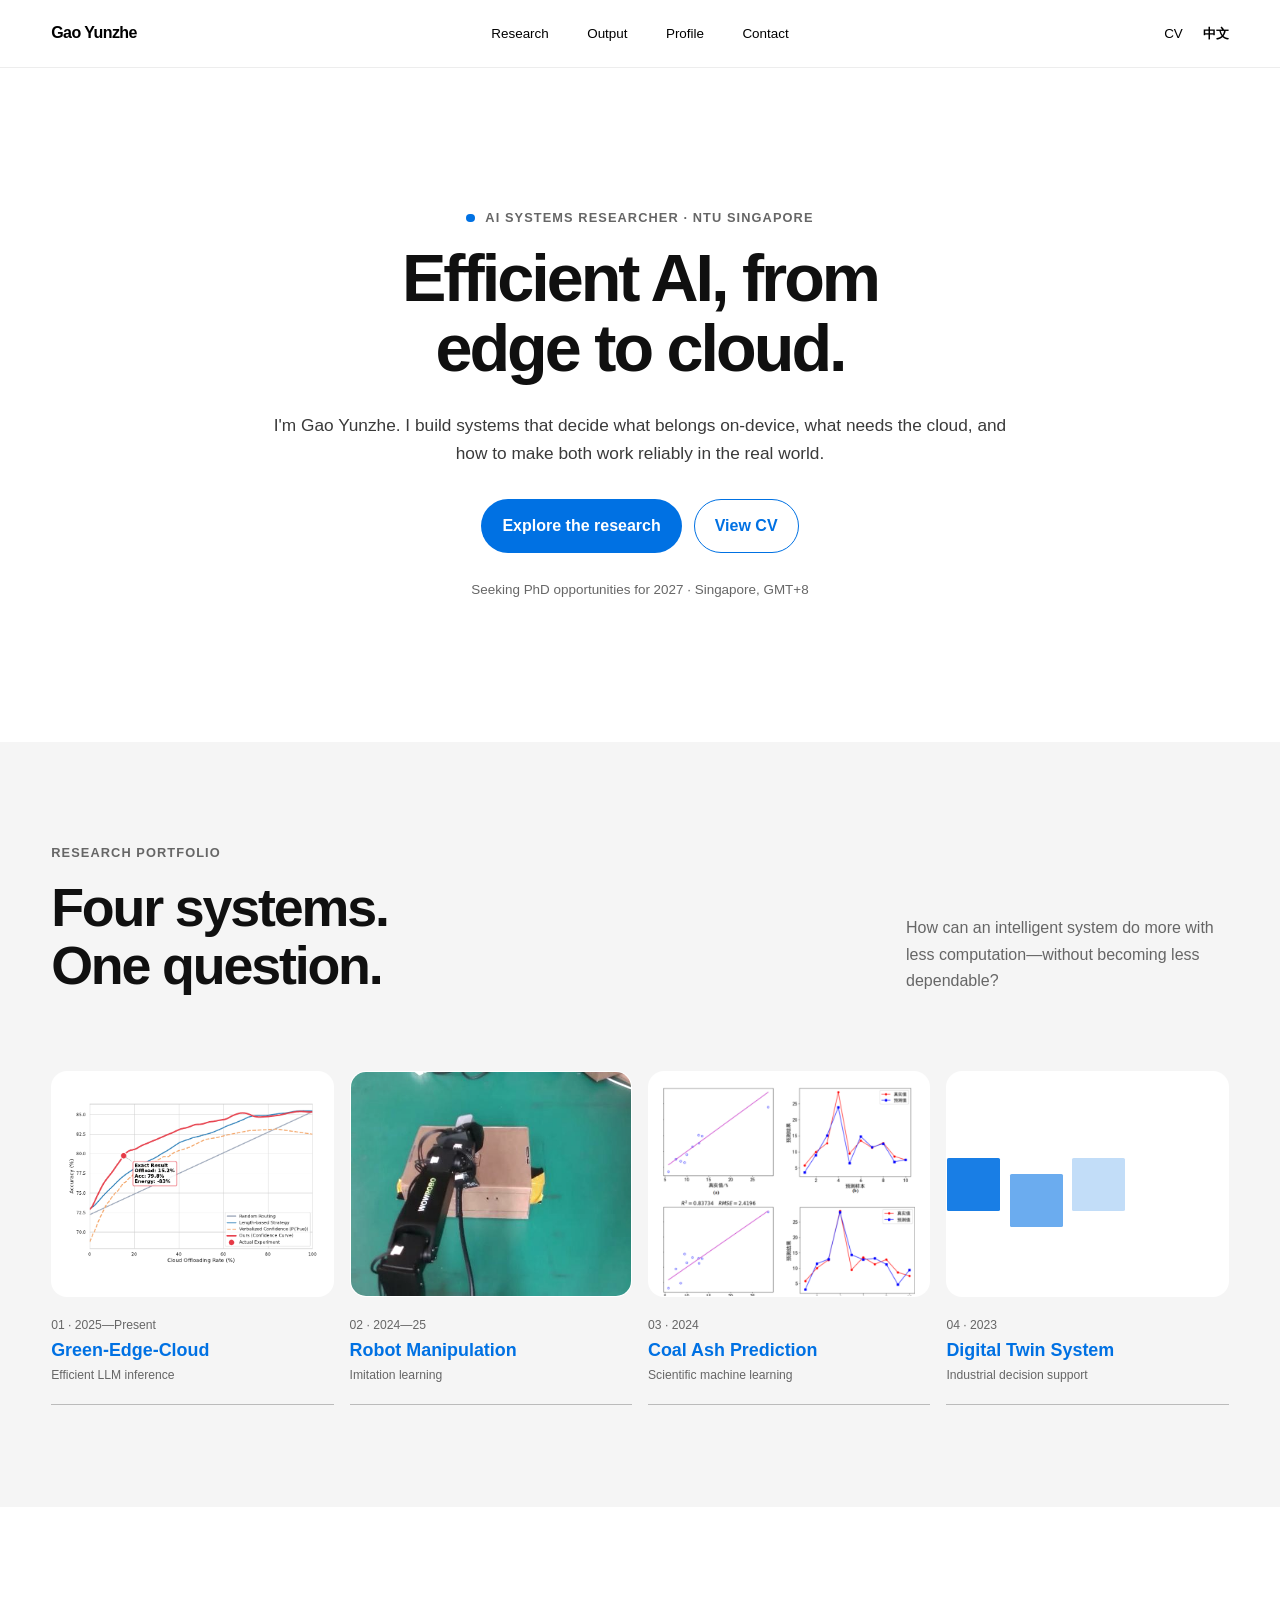
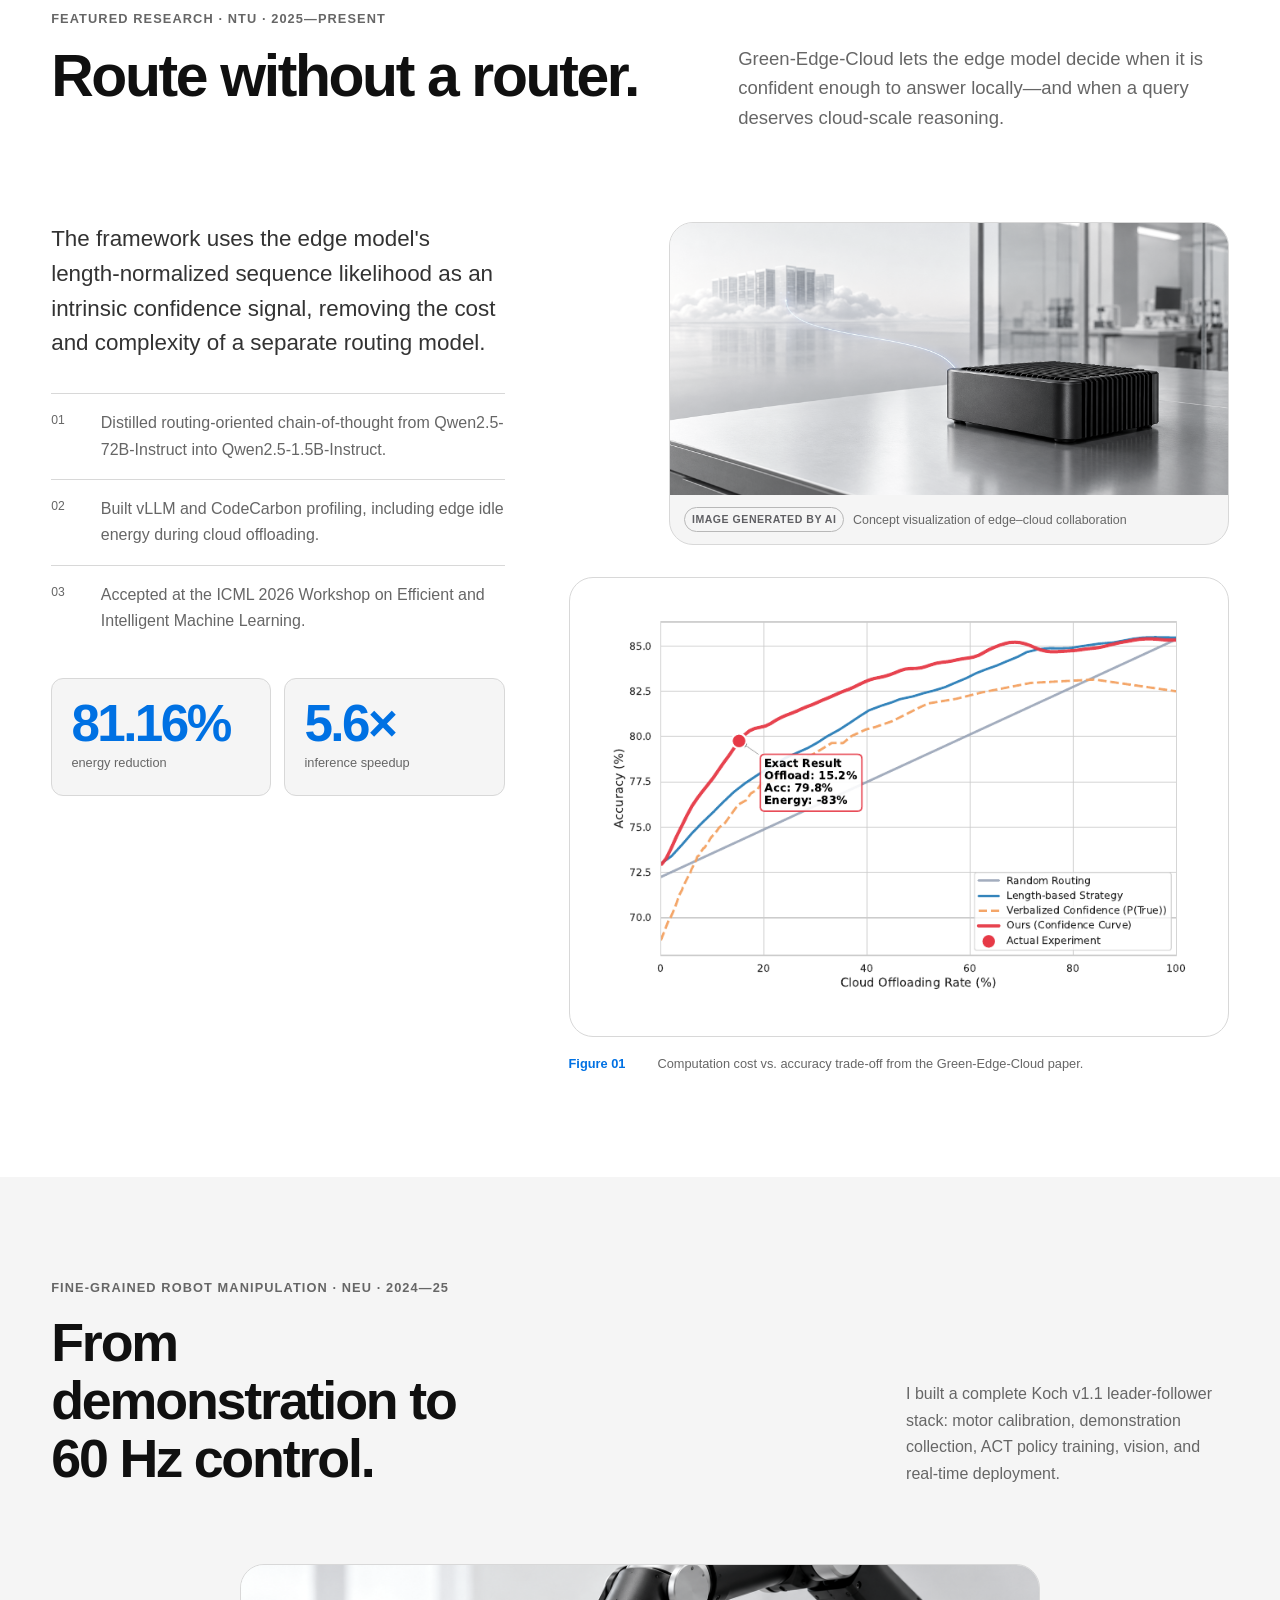
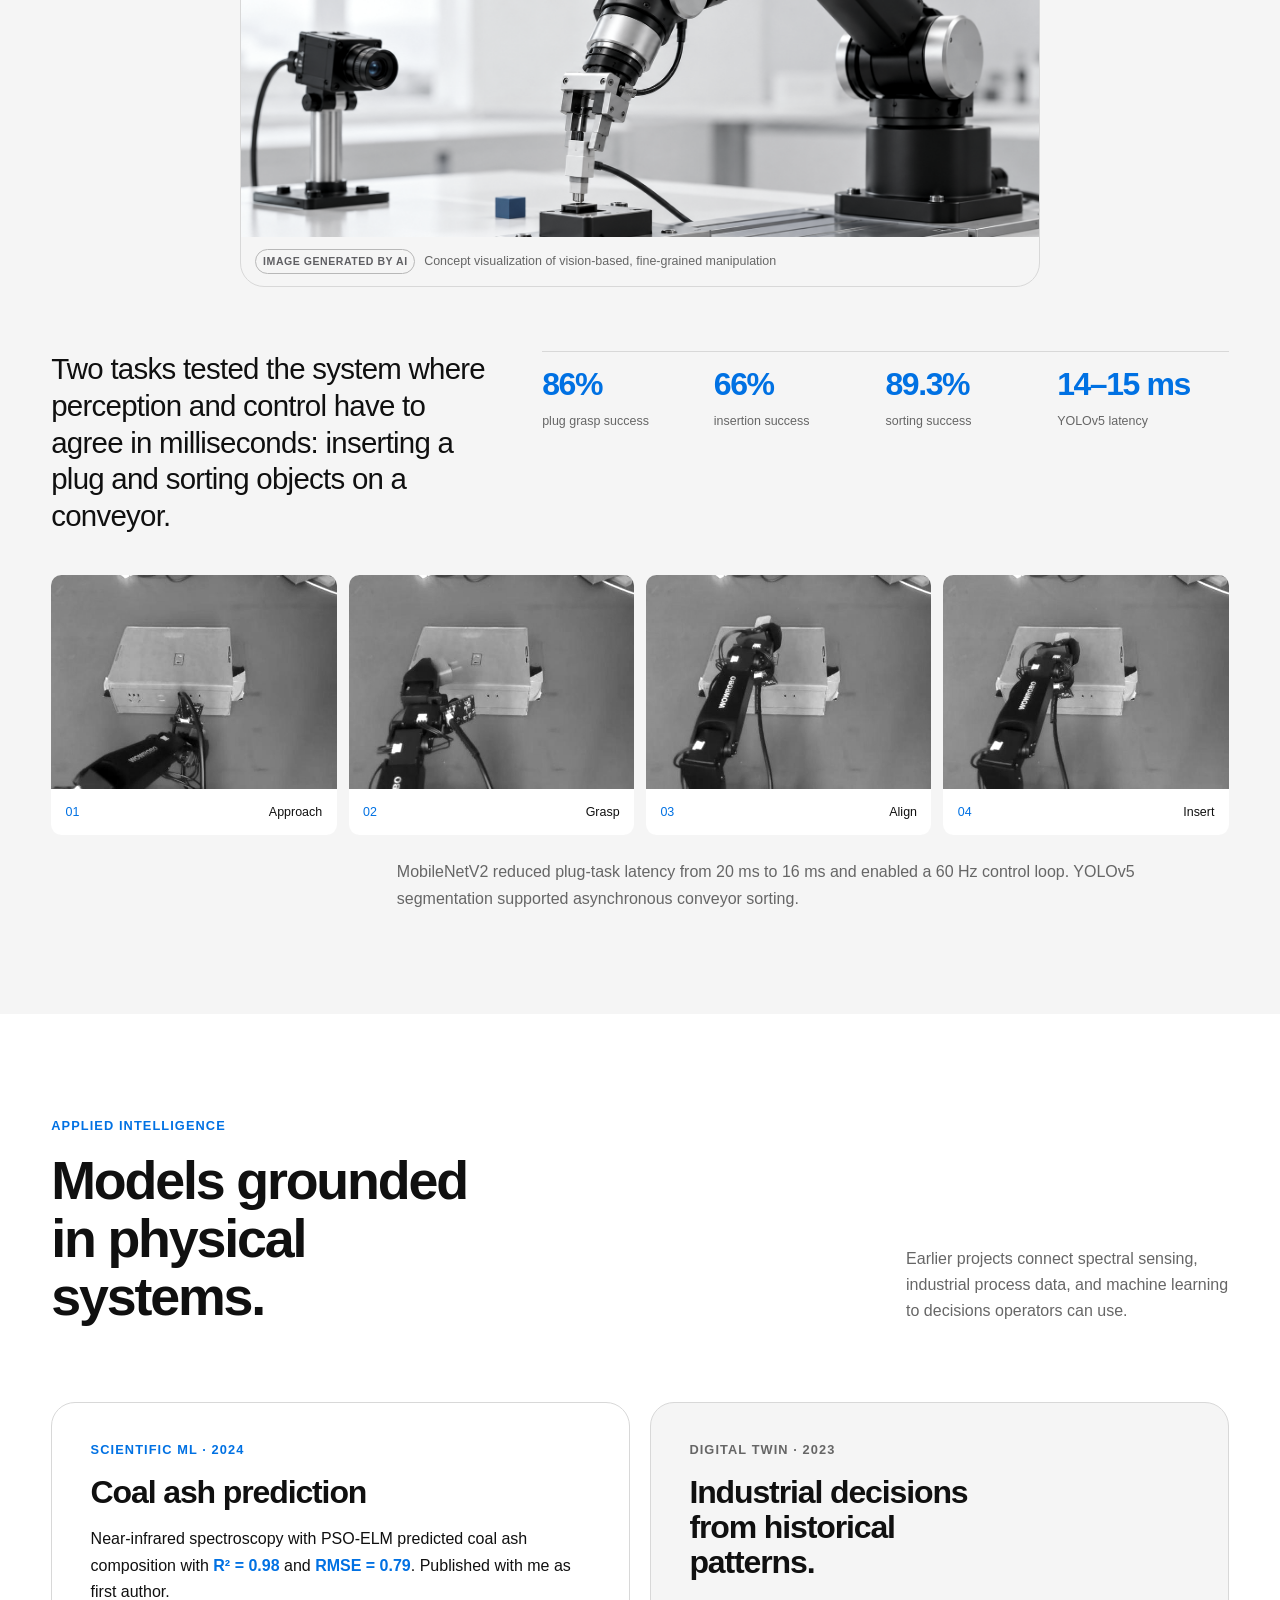
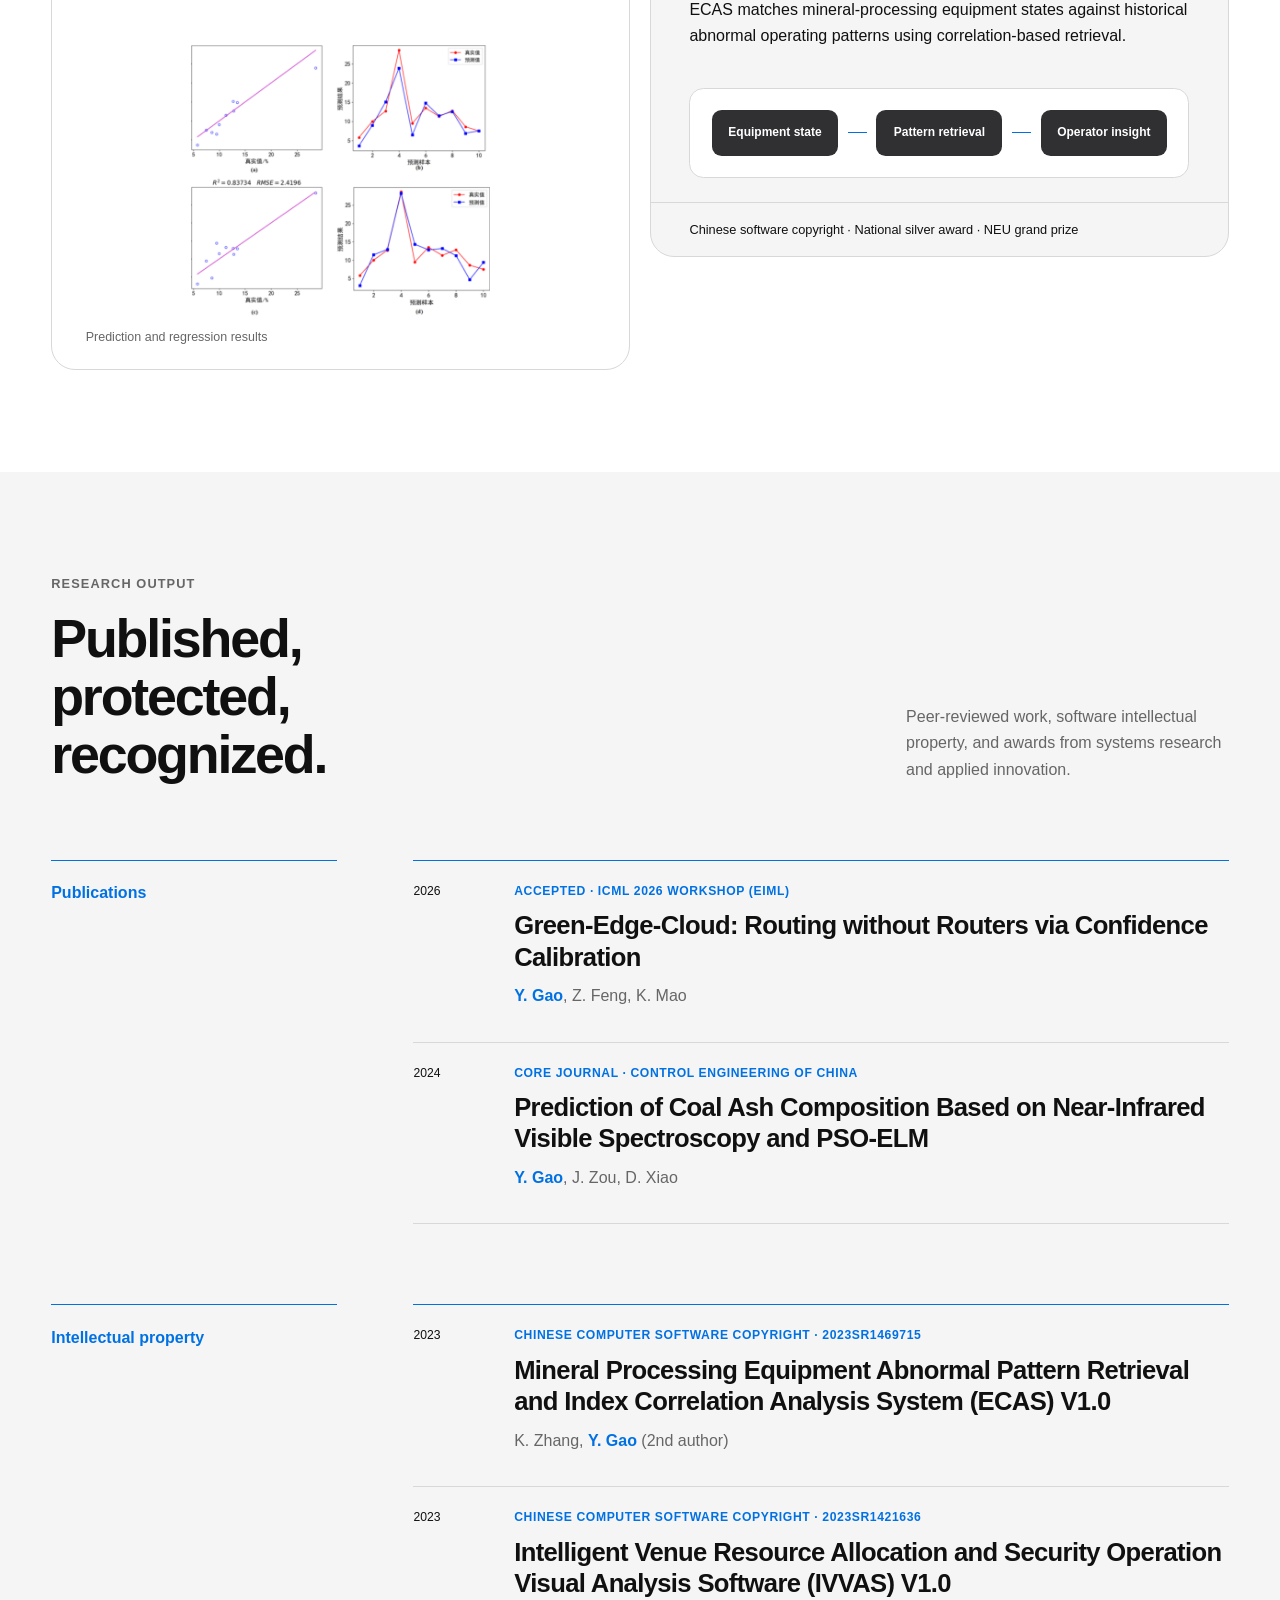
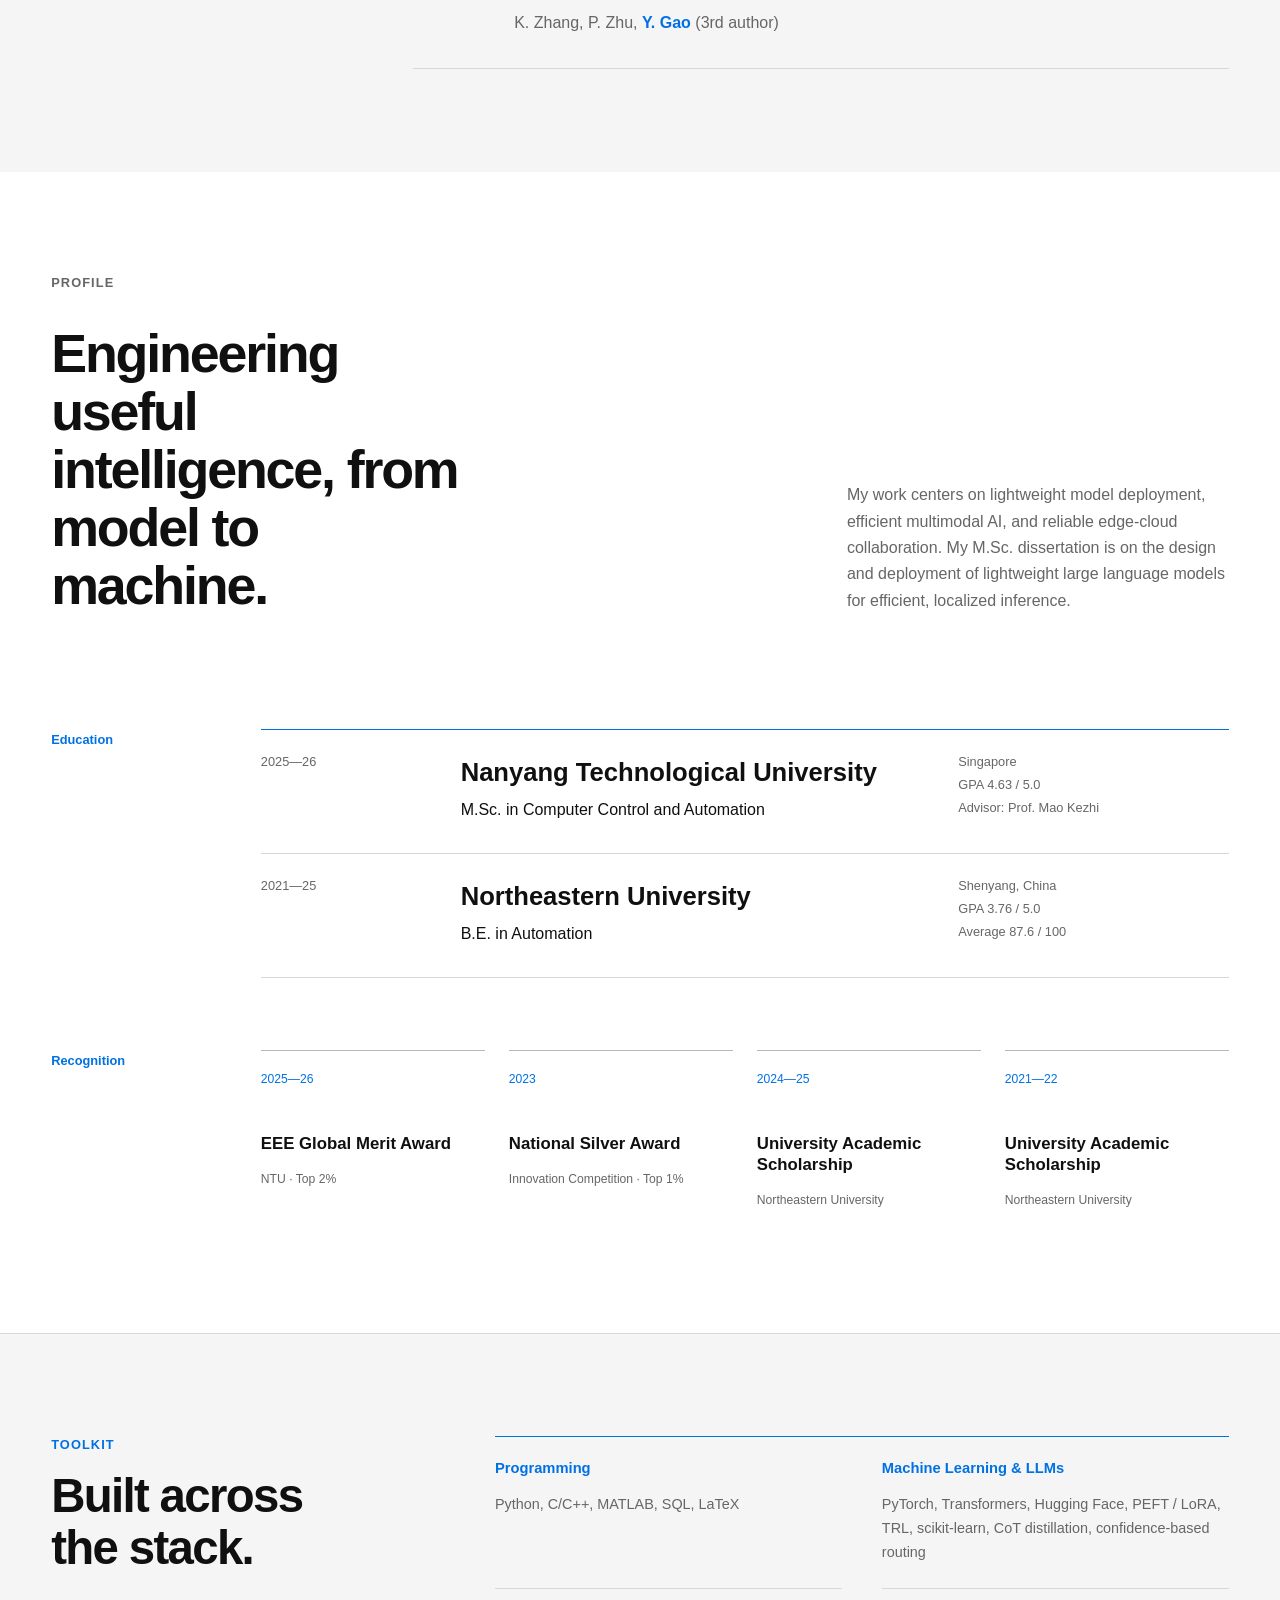
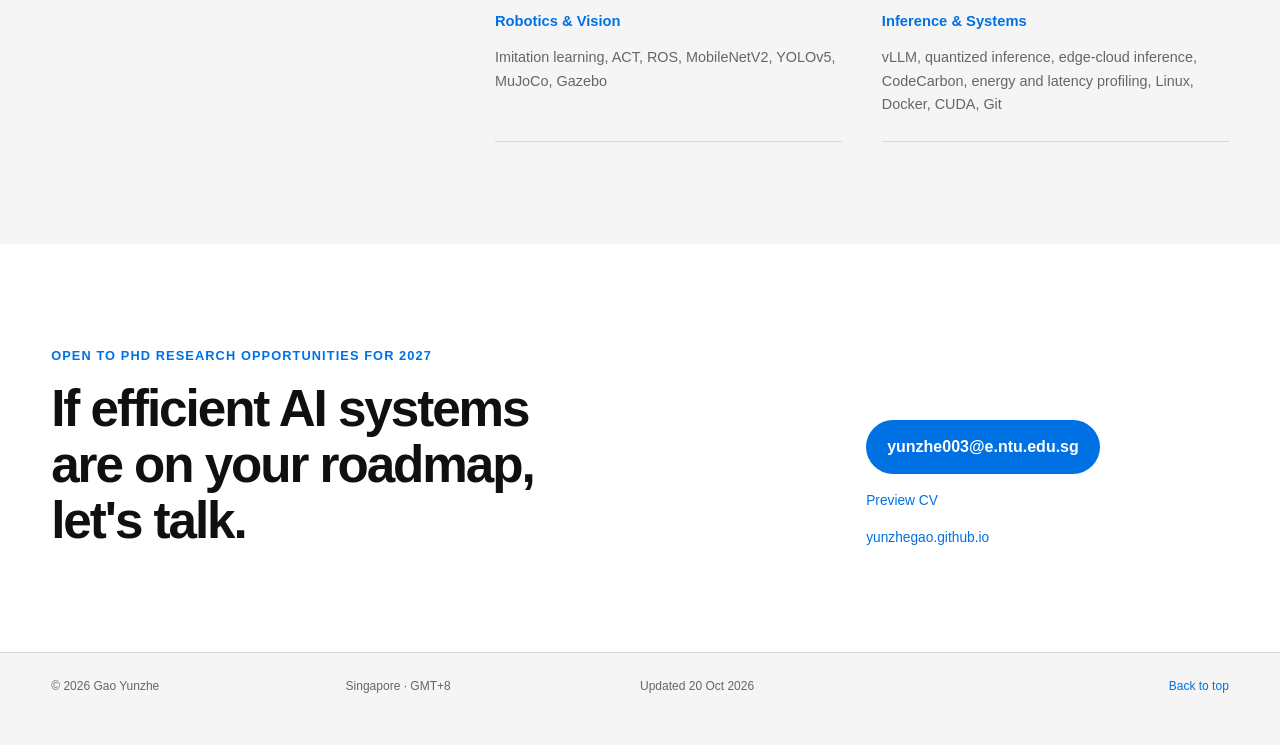
==== index.html @ 5766202a "Add files via upload" ====
<!doctype html>
<html lang="en">
  <head>
    <meta charset="UTF-8" />
    <meta name="viewport" content="width=device-width, initial-scale=1.0" />
    <meta name="description" content="Gao Yunzhe researches efficient and trustworthy AI systems, edge-cloud inference, robotics, and machine learning." />
    <meta name="theme-color" content="#ffffff" />
    <title>Gao Yunzhe — Efficient AI Systems</title>
    <link rel="icon" href="./assets/favicon.svg?v=2" type="image/svg+xml" />
    <link rel="stylesheet" href="./styles.css" />
    <script src="./script.js" defer></script>
  </head>
  <body>
    <a class="skip-link" href="#main">Skip to content</a>
    <header class="site-header"><div class="header-inner">
      <a class="wordmark" href="#top" aria-label="Gao Yunzhe, home">Gao Yunzhe</a>
      <nav class="site-nav" aria-label="Primary navigation"><a href="#research">Research</a><a href="#output">Output</a><a href="#profile">Profile</a><a href="#contact">Contact</a></nav>
      <div class="header-actions"><button class="header-cv button-reset" type="button" data-open-cv>CV</button><a class="language-link" href="./cn.html" lang="zh-CN">中文</a></div>
    </div></header>

    <main id="main">
      <section class="hero" id="top" aria-labelledby="hero-title"><div class="shell hero-grid">
        <div class="hero-copy">
          <p class="eyebrow"><span class="live-dot" aria-hidden="true"></span> AI systems researcher · NTU Singapore</p>
          <h1 id="hero-title">Efficient AI, from edge to cloud.</h1>
          <p class="hero-intro">I'm Gao Yunzhe. I build systems that decide what belongs on-device, what needs the cloud, and how to make both work reliably in the real world.</p>
          <div class="button-row"><a class="button button-blue" href="#research">Explore the research</a><button class="button button-quiet" type="button" data-open-cv>View CV</button></div>
          <p class="availability">Seeking PhD opportunities for 2027 · Singapore, GMT+8</p>
        </div>
      </div></section>

      <section class="overview section-pad" id="research" aria-labelledby="research-title"><div class="shell">
        <header class="section-header"><div><p class="eyebrow">Research portfolio</p><h2 id="research-title">Four systems. One question.</h2></div><p>How can an intelligent system do more with less computation—without becoming less dependable?</p></header>
        <nav class="research-lineup" aria-label="Explore research projects">
          <a class="lineup-item" href="#green-edge"><span class="lineup-image"><img src="./assets/images/edge-tradeoff.png" alt="Edge-cloud accuracy and computation trade-off chart" /></span><span class="lineup-index">01 · 2025—Present</span><strong>Green-Edge-Cloud</strong><span>Efficient LLM inference</span></a>
          <a class="lineup-item" href="#robotics"><span class="lineup-image"><img src="./assets/images/robot-insertion-002.jpg" alt="Robot aligning a plug with a socket" /></span><span class="lineup-index">02 · 2024—25</span><strong>Robot Manipulation</strong><span>Imitation learning</span></a>
          <a class="lineup-item" href="#applied-ai"><span class="lineup-image"><img src="./assets/images/coal-results.png" alt="Coal ash prediction result plots" /></span><span class="lineup-index">03 · 2024</span><strong>Coal Ash Prediction</strong><span>Scientific machine learning</span></a>
          <a class="lineup-item" href="#applied-ai"><span class="lineup-image geometry" aria-hidden="true"><i></i><i></i><i></i></span><span class="lineup-index">04 · 2023</span><strong>Digital Twin System</strong><span>Industrial decision support</span></a>
        </nav>
      </div></section>

      <section class="feature-dark section-pad" id="green-edge" aria-labelledby="green-title"><div class="shell">
        <header class="feature-heading"><p class="eyebrow">Featured research · NTU · 2025—Present</p><h2 id="green-title">Route without a router.</h2><p>Green-Edge-Cloud lets the edge model decide when it is confident enough to answer locally—and when a query deserves cloud-scale reasoning.</p></header>
        <div class="feature-grid">
          <div class="feature-copy"><p class="feature-lead">The framework uses the edge model's length-normalized sequence likelihood as an intrinsic confidence signal, removing the cost and complexity of a separate routing model.</p>
            <ul class="detail-list"><li><span>01</span><p>Distilled routing-oriented chain-of-thought from Qwen2.5-72B-Instruct into Qwen2.5-1.5B-Instruct.</p></li><li><span>02</span><p>Built vLLM and CodeCarbon profiling, including edge idle energy during cloud offloading.</p></li><li><span>03</span><p>Accepted at the ICML 2026 Workshop on Efficient and Intelligent Machine Learning.</p></li></ul>
            <div class="metric-pair"><p><strong>81.16%</strong><span>energy reduction</span></p><p><strong>5.6×</strong><span>inference speedup</span></p></div>
          </div>
          <div class="feature-media">
            <figure class="concept-figure edge-concept"><img src="./assets/images/hero-edge-cloud.png" alt="Concept image of an edge computer connected to cloud infrastructure; image generated by AI" /><figcaption><span class="ai-label">Image generated by AI</span> Concept visualization of edge–cloud collaboration</figcaption></figure>
            <figure class="feature-figure"><div class="figure-frame"><img src="./assets/images/edge-tradeoff.png" alt="Computation cost versus accuracy for edge-cloud routing strategies" /></div><figcaption><span>Figure 01</span> Computation cost vs. accuracy trade-off from the Green-Edge-Cloud paper.</figcaption></figure>
          </div>
        </div>
      </div></section>

      <section class="robotics section-pad" id="robotics" aria-labelledby="robotics-title"><div class="shell">
        <header class="section-header section-header-wide"><div><p class="eyebrow">Fine-grained robot manipulation · NEU · 2024—25</p><h2 id="robotics-title">From demonstration to 60 Hz control.</h2></div><p>I built a complete Koch v1.1 leader-follower stack: motor calibration, demonstration collection, ACT policy training, vision, and real-time deployment.</p></header>
        <figure class="concept-figure robot-concept"><img src="./assets/images/robotics-lab.png" alt="Concept image of a robotic arm performing a precise manipulation task; image generated by AI" /><figcaption><span class="ai-label">Image generated by AI</span> Concept visualization of vision-based, fine-grained manipulation</figcaption></figure>
        <div class="robot-summary"><p class="robot-lead">Two tasks tested the system where perception and control have to agree in milliseconds: inserting a plug and sorting objects on a conveyor.</p><div class="robot-facts"><p><strong>86%</strong><span>plug grasp success</span></p><p><strong>66%</strong><span>insertion success</span></p><p><strong>89.3%</strong><span>sorting success</span></p><p><strong>14–15 ms</strong><span>YOLOv5 latency</span></p></div></div>
        <div class="sequence" aria-label="Plug insertion experiment sequence"><figure><img src="./assets/images/robot-insertion-000.jpg" alt="Robot approaching the plug" /><figcaption><span>01</span> Approach</figcaption></figure><figure><img src="./assets/images/robot-insertion-001.jpg" alt="Robot grasping the plug" /><figcaption><span>02</span> Grasp</figcaption></figure><figure><img src="./assets/images/robot-insertion-002.jpg" alt="Robot aligning the plug" /><figcaption><span>03</span> Align</figcaption></figure><figure><img src="./assets/images/robot-insertion-003.jpg" alt="Robot completing insertion" /><figcaption><span>04</span> Insert</figcaption></figure></div>
        <p class="implementation-note">MobileNetV2 reduced plug-task latency from 20 ms to 16 ms and enabled a 60 Hz control loop. YOLOv5 segmentation supported asynchronous conveyor sorting.</p>
      </div></section>

      <section class="applied section-pad" id="applied-ai" aria-labelledby="applied-title"><div class="shell">
        <header class="section-header"><div><p class="eyebrow">Applied intelligence</p><h2 id="applied-title">Models grounded in physical systems.</h2></div><p>Earlier projects connect spectral sensing, industrial process data, and machine learning to decisions operators can use.</p></header>
        <div class="applied-grid">
          <article class="application-card application-card-figure"><div class="card-copy"><p class="eyebrow">Scientific ML · 2024</p><h3>Coal ash prediction</h3><p>Near-infrared spectroscopy with PSO-ELM predicted coal ash composition with <strong>R² = 0.98</strong> and <strong>RMSE = 0.79</strong>. Published with me as first author.</p></div><figure><img src="./assets/images/coal-results.png" alt="Regression and prediction comparison plots for coal ash composition" /><figcaption>Prediction and regression results</figcaption></figure></article>
          <article class="application-card application-card-blue"><div class="card-copy"><p class="eyebrow">Digital twin · 2023</p><h3>Industrial decisions from historical patterns.</h3><p>ECAS matches mineral-processing equipment states against historical abnormal operating patterns using correlation-based retrieval.</p></div><div class="digital-twin-visual" aria-hidden="true"><span>Equipment state</span><i></i><span>Pattern retrieval</span><i></i><span>Operator insight</span></div><p class="card-foot">Chinese software copyright · National silver award · NEU grand prize</p></article>
        </div>
      </div></section>

      <section class="output section-pad" id="output" aria-labelledby="output-title"><div class="shell">
        <header class="section-header"><div><p class="eyebrow">Research output</p><h2 id="output-title">Published, protected, recognized.</h2></div><p>Peer-reviewed work, software intellectual property, and awards from systems research and applied innovation.</p></header>
        <div class="output-layout"><h3>Publications</h3><div class="record-list">
          <article class="record"><p class="record-year">2026</p><div><p class="record-status">Accepted · ICML 2026 Workshop (EIML)</p><h4>Green-Edge-Cloud: Routing without Routers via Confidence Calibration</h4><p><strong>Y. Gao</strong>, Z. Feng, K. Mao</p></div></article>
          <article class="record"><p class="record-year">2024</p><div><p class="record-status">Core Journal · Control Engineering of China</p><h4>Prediction of Coal Ash Composition Based on Near-Infrared Visible Spectroscopy and PSO-ELM</h4><p><strong>Y. Gao</strong>, J. Zou, D. Xiao</p></div></article>
        </div><h3>Intellectual property</h3><div class="record-list">
          <article class="record"><p class="record-year">2023</p><div><p class="record-status">Chinese computer software copyright · 2023SR1469715</p><h4>Mineral Processing Equipment Abnormal Pattern Retrieval and Index Correlation Analysis System (ECAS) V1.0</h4><p>K. Zhang, <strong>Y. Gao</strong> (2nd author)</p></div></article>
          <article class="record"><p class="record-year">2023</p><div><p class="record-status">Chinese computer software copyright · 2023SR1421636</p><h4>Intelligent Venue Resource Allocation and Security Operation Visual Analysis Software (IVVAS) V1.0</h4><p>K. Zhang, P. Zhu, <strong>Y. Gao</strong> (3rd author)</p></div></article>
        </div></div>
      </div></section>

      <section class="profile section-pad" id="profile" aria-labelledby="profile-title"><div class="shell">
        <header class="profile-intro"><p class="eyebrow">Profile</p><h2 id="profile-title">Engineering useful intelligence, from model to machine.</h2><p>My work centers on lightweight model deployment, efficient multimodal AI, and reliable edge-cloud collaboration. My M.Sc. dissertation is on the design and deployment of lightweight large language models for efficient, localized inference.</p></header>
        <div class="education-block"><h3>Education</h3><div class="education-list">
          <article><p class="education-date">2025—26</p><div><h4>Nanyang Technological University</h4><p>M.Sc. in Computer Control and Automation</p></div><div class="education-meta"><p>Singapore</p><p>GPA 4.63 / 5.0</p><p>Advisor: Prof. Mao Kezhi</p></div></article>
          <article><p class="education-date">2021—25</p><div><h4>Northeastern University</h4><p>B.E. in Automation</p></div><div class="education-meta"><p>Shenyang, China</p><p>GPA 3.76 / 5.0</p><p>Average 87.6 / 100</p></div></article>
        </div></div>
        <div class="recognition-block"><h3>Recognition</h3><div class="award-grid"><article><p>2025—26</p><h4>EEE Global Merit Award</h4><span>NTU · Top 2%</span></article><article><p>2023</p><h4>National Silver Award</h4><span>Innovation Competition · Top 1%</span></article><article><p>2024—25</p><h4>University Academic Scholarship</h4><span>Northeastern University</span></article><article><p>2021—22</p><h4>University Academic Scholarship</h4><span>Northeastern University</span></article></div></div>
      </div></section>

      <section class="toolkit" aria-labelledby="toolkit-title"><div class="shell toolkit-grid"><div><p class="eyebrow">Toolkit</p><h2 id="toolkit-title">Built across the stack.</h2></div><div class="tool-list">
        <article><h3>Programming</h3><p>Python, C/C++, MATLAB, SQL, LaTeX</p></article><article><h3>Machine Learning &amp; LLMs</h3><p>PyTorch, Transformers, Hugging Face, PEFT / LoRA, TRL, scikit-learn, CoT distillation, confidence-based routing</p></article><article><h3>Robotics &amp; Vision</h3><p>Imitation learning, ACT, ROS, MobileNetV2, YOLOv5, MuJoCo, Gazebo</p></article><article><h3>Inference &amp; Systems</h3><p>vLLM, quantized inference, edge-cloud inference, CodeCarbon, energy and latency profiling, Linux, Docker, CUDA, Git</p></article>
      </div></div></section>

      <section class="contact section-pad" id="contact" aria-labelledby="contact-title"><div class="shell contact-grid"><div><p class="eyebrow">Open to PhD research opportunities for 2027</p><h2 id="contact-title">If efficient AI systems are on your roadmap, let's talk.</h2></div><div class="contact-links"><a class="button button-white" href="mailto:yunzhe003@e.ntu.edu.sg">yunzhe003@e.ntu.edu.sg</a><button class="contact-text button-reset" type="button" data-open-cv>Preview CV</button><a class="contact-text" href="https://yunzhegao.github.io" target="_blank" rel="noreferrer noopener">yunzhegao.github.io</a></div></div></section>
    </main>

    <footer class="site-footer"><div class="shell footer-grid"><p>© <span data-current-year></span> Gao Yunzhe</p><p>Singapore · GMT+8</p><p>Updated 20 Oct 2026</p><a href="#top">Back to top</a></div></footer>
    <dialog class="cv-dialog" data-cv-dialog aria-labelledby="cv-dialog-title"><div class="dialog-header"><p id="cv-dialog-title"><strong>Curriculum Vitae</strong> · PDF</p><button class="dialog-close" type="button" data-close-cv>Close ×</button></div><iframe src="./CV_Gao_Yunzhe_NTU.pdf" title="Gao Yunzhe curriculum vitae"></iframe><a class="dialog-download" href="./CV_Gao_Yunzhe_NTU.pdf" download>Download PDF</a></dialog>
  </body>
</html>
---- styles.css ----
@font-face {
  font-family: "Source Han Sans Local";
  src: url("./assets/fonts/SourceHanSansSC-VF.woff2") format("woff2");
  font-style: normal;
  font-weight: 200 900;
  font-display: swap;
}

:root {
  --ink: #101010;
  --muted: #666666;
  --white: #ffffff;
  --canvas: #f5f5f5;
  --canvas-2: #ededed;
  --line: #d8d8d8;
  --blue: #0071e3;
  --blue-dark: #0058b0;
  --shell: 1280px;
  --page-x: clamp(1.25rem, 4vw, 4.5rem);
  --radius-lg: 1.5rem;
  --radius-md: 1rem;
  --shadow: 0 8px 30px rgba(0, 0, 0, 0.08);
}

*, *::before, *::after { box-sizing: border-box; }
html { scroll-behavior: smooth; }
body {
  margin: 0;
  background: var(--white);
  color: var(--ink);
  font-family: "Source Han Sans Local", "Source Han Sans SC", "Noto Sans SC", Arial, sans-serif;
  font-size: 1rem;
  font-weight: 400;
  line-height: 1.65;
  text-align: left;
  text-rendering: optimizeLegibility;
}
body, button, input, textarea, select { font-family: "Source Han Sans Local", "Source Han Sans SC", "Noto Sans SC", Arial, sans-serif; }
h1, h2, h3, h4, p, figure, ul { margin-top: 0; }
h1, h2, h3, h4, strong { font-weight: 700; }
img { display: block; max-width: 100%; }
a { color: inherit; text-decoration: none; }
button { font-size: inherit; }
:focus-visible { outline: 2px solid var(--blue); outline-offset: 4px; }
::selection { background: var(--blue); color: var(--white); }
.button-reset { padding: 0; border: 0; background: none; color: inherit; cursor: pointer; }
.shell { width: min(100%, var(--shell)); margin: 0 auto; padding-inline: var(--page-x); }
.section-pad { padding-block: clamp(5rem, 8vw, 8rem); scroll-margin-top: 4.2rem; }
.eyebrow { margin-bottom: 1rem; color: var(--muted); font-size: 0.8rem; font-weight: 700; letter-spacing: 0.085em; line-height: 1.4; text-transform: uppercase; }

.skip-link { position: fixed; z-index: 100; top: 0; left: 0; padding: 0.75rem 1rem; background: var(--blue); color: var(--white); transform: translateY(-110%); }
.skip-link:focus { transform: translateY(0); }

.site-header { position: sticky; z-index: 50; top: 0; border-bottom: 1px solid rgba(0, 0, 0, 0.07); background: rgba(255, 255, 255, 0.78); backdrop-filter: saturate(180%) blur(22px); }
.header-inner { display: grid; grid-template-columns: minmax(9rem, 1fr) auto minmax(9rem, 1fr); align-items: center; width: min(100%, var(--shell)); min-height: 4.2rem; margin: auto; padding-inline: var(--page-x); }
.wordmark { width: fit-content; color: #000000; font-weight: 700; letter-spacing: -0.035em; }
.site-nav { display: flex; gap: clamp(1.2rem, 3vw, 3rem); }
.site-nav a, .header-actions { font-size: 0.84rem; }
.site-nav a, .header-cv { color: #000000; }
.wordmark:hover, .site-nav a:hover, .language-link:hover, .header-cv:hover { color: #4a4a4a; }
.header-actions { display: flex; justify-self: end; align-items: center; gap: 1.25rem; font-weight: 700; }
.language-link { color: #000000; }

.hero { background: var(--white); }
.hero-grid { padding-block: clamp(6rem, 11vw, 10rem); }
.hero-copy { max-width: 62rem; margin-inline: auto; text-align: center; }
.live-dot { display: inline-block; width: 0.52rem; height: 0.52rem; margin-right: 0.4rem; border-radius: 50%; background: var(--blue); animation: live-pulse 3.2s ease-in-out infinite; }
@keyframes live-pulse {
  0%, 100% { opacity: 0.5; box-shadow: 0 0 0 4px rgba(0, 113, 227, 0.08); }
  50% { opacity: 1; box-shadow: 0 0 0 7px rgba(0, 113, 227, 0.18); }
}
.hero h1 { max-width: 14ch; margin: 0 auto 1.75rem; font-size: clamp(3rem, 5.2vw, 5rem); letter-spacing: -0.045em; line-height: 1.06; }
.hero-intro { max-width: 47rem; margin: 0 auto 2rem; color: #3a3a3a; font-size: clamp(1.02rem, 1.35vw, 1.25rem); line-height: 1.6; }
.button-row { display: flex; flex-wrap: wrap; justify-content: center; gap: 0.75rem; }
.button { display: inline-flex; align-items: center; justify-content: center; min-height: 3.1rem; padding: 0.78rem 1.25rem; border: 1px solid transparent; border-radius: 999px; font-weight: 700; cursor: pointer; transition: background-color 160ms ease, color 160ms ease, border-color 160ms ease; }
.button-blue { background: var(--blue); color: var(--white); }
.button-blue:hover { background: var(--blue-dark); color: var(--white); }
.button-quiet { border-color: var(--blue); background: transparent; color: var(--blue); }
.button-quiet:hover { border-color: var(--blue-dark); background: var(--blue-dark); color: var(--white); }
.availability { margin: 1.65rem 0 0; color: var(--muted); font-size: 0.84rem; }

.overview { background: var(--canvas); }
.section-header { display: grid; grid-template-columns: minmax(0, 2fr) minmax(16rem, 0.8fr); gap: 3rem; align-items: end; margin-bottom: clamp(3rem, 6vw, 5rem); }
.section-header h2, .profile-intro h2 { max-width: 14ch; margin: 0; font-size: clamp(2.35rem, 4.2vw, 4rem); letter-spacing: -0.04em; line-height: 1.08; }
.section-header > p { max-width: 29rem; margin: 0; color: var(--muted); font-size: 1rem; }
.research-lineup { display: grid; grid-template-columns: repeat(4, minmax(0, 1fr)); gap: 1rem; }
.lineup-item { min-width: 0; padding-bottom: 1.2rem; border-bottom: 1px solid #bbbbbb; transition: border-color 180ms ease; }
.lineup-item:hover { border-color: var(--blue); }
.lineup-image { display: grid; place-items: center; overflow: hidden; width: 100%; aspect-ratio: 1.25; margin-bottom: 1.15rem; border: 1px solid transparent; border-radius: var(--radius-md); background: var(--white); transition: border-color 200ms ease, box-shadow 200ms ease, background-color 200ms ease; }
.lineup-image img { width: 100%; height: 100%; padding: 0.9rem; object-fit: contain; transition: filter 240ms ease, transform 240ms ease; }
.lineup-item:nth-child(2) .lineup-image img { padding: 0; object-fit: cover; filter: saturate(0.76) contrast(1.04) brightness(1.02); }
.lineup-item:hover .lineup-image, .lineup-item:focus-visible .lineup-image { border-color: rgba(0, 113, 227, 0.58); box-shadow: 0 0 0 4px rgba(0, 113, 227, 0.08); }
.lineup-item:hover .lineup-image img, .lineup-item:focus-visible .lineup-image img { filter: saturate(1) contrast(1.05); transform: scale(1.018); }
.lineup-index, .lineup-item > span:last-child { display: block; color: var(--muted); font-size: 0.76rem; }
.lineup-item strong { display: block; margin: 0.28rem 0 0.2rem; color: var(--blue); font-size: 1.12rem; line-height: 1.2; }
.lineup-item:hover strong { color: var(--blue-dark); }
.geometry { position: relative; grid-template-columns: repeat(3, 3.3rem); gap: 0.6rem; background: var(--white); }
.geometry i { display: block; width: 3.3rem; aspect-ratio: 1; border-radius: 0.1rem; background: var(--blue); transition: opacity 240ms ease, transform 240ms ease; }
.geometry i:nth-child(1) { opacity: 0.9; }
.geometry i:nth-child(2) { opacity: 0.58; transform: translateY(1rem); }
.geometry i:nth-child(3) { opacity: 0.24; }
.lineup-item:hover .geometry, .lineup-item:focus-visible .geometry { background: #f8fbff; }
.lineup-item:hover .geometry i:nth-child(1), .lineup-item:focus-visible .geometry i:nth-child(1) { opacity: 1; }
.lineup-item:hover .geometry i:nth-child(2), .lineup-item:focus-visible .geometry i:nth-child(2) { opacity: 0.78; transform: translateY(0.8rem); }
.lineup-item:hover .geometry i:nth-child(3), .lineup-item:focus-visible .geometry i:nth-child(3) { opacity: 0.42; }

.feature-dark { background: var(--white); color: var(--ink); }
.feature-dark .eyebrow { color: var(--muted); }
.feature-heading { display: grid; grid-template-columns: repeat(12, minmax(0, 1fr)); margin-bottom: clamp(4rem, 7vw, 7rem); }
.feature-heading .eyebrow { grid-column: 1 / 13; }
.feature-heading h2 { grid-column: 1 / 8; margin-bottom: 1.5rem; font-size: clamp(2.7rem, 4.6vw, 4rem); letter-spacing: -0.04em; line-height: 1.08; }
.feature-heading > p:last-child { grid-column: 8 / 13; margin: 0; color: var(--muted); font-size: clamp(1.02rem, 1.45vw, 1.3rem); line-height: 1.6; }
.feature-grid { display: grid; grid-template-columns: repeat(12, minmax(0, 1fr)); gap: clamp(2rem, 5vw, 5rem); align-items: start; }
.feature-copy { grid-column: 1 / 6; }
.feature-lead { margin-bottom: 2rem; color: #333333; font-size: clamp(1.18rem, 1.75vw, 1.5rem); line-height: 1.55; }
.detail-list { margin: 0; padding: 0; list-style: none; }
.detail-list li { display: grid; grid-template-columns: 2.3rem 1fr; gap: 0.8rem; padding: 1rem 0; border-top: 1px solid var(--line); }
.detail-list li span { color: var(--muted); font-size: 0.76rem; }
.detail-list li p { margin: 0; color: var(--muted); }
.metric-pair { display: grid; grid-template-columns: repeat(2, 1fr); gap: 0.8rem; margin-top: 1.7rem; }
.metric-pair p { margin: 0; padding: 1.2rem; border: 1px solid var(--line); border-radius: 0.75rem; background: var(--canvas); }
.metric-pair strong { display: block; color: var(--blue); font-size: clamp(2rem, 4vw, 3.5rem); letter-spacing: -0.05em; line-height: 1; }
.metric-pair span { color: var(--muted); font-size: 0.8rem; }
.feature-media { grid-column: 6 / 13; display: grid; gap: 2rem; }
.feature-figure { margin: 0; }
.figure-frame { display: grid; place-items: center; min-height: 27rem; padding: clamp(1.2rem, 3vw, 3.2rem); border: 1px solid var(--line); border-radius: var(--radius-lg); background: var(--white); }
.figure-frame img { width: 100%; }
.feature-figure figcaption { display: flex; gap: 2rem; margin-top: 1rem; color: var(--muted); font-size: 0.8rem; }
.feature-figure figcaption span { color: var(--blue); font-weight: 700; }

.robotics { background: var(--canvas); }
.section-header-wide h2 { max-width: 14ch; }
.concept-figure { overflow: hidden; margin: 0; border: 1px solid var(--line); border-radius: var(--radius-lg); background: var(--canvas); }
.concept-figure img { width: 100%; height: clamp(11rem, 22vw, 17rem); object-fit: cover; filter: saturate(0.32) contrast(1.02); }
.concept-figure figcaption { display: flex; flex-wrap: wrap; gap: 0.55rem; align-items: center; margin: 0; padding: 0.75rem 0.9rem; color: var(--muted); font-size: 0.78rem; }
.ai-label { padding: 0.18rem 0.42rem; border: 1px solid #b8b8b8; border-radius: 999px; color: #5f5f63; font-size: 0.66rem; font-weight: 700; letter-spacing: 0.05em; text-transform: uppercase; }
.edge-concept { width: min(100%, 35rem); justify-self: end; }
.robot-concept { width: min(100%, 50rem); margin-inline: auto; }
.robot-summary { display: grid; grid-template-columns: 1fr 1.55fr; gap: 3rem; margin: clamp(2.5rem, 5vw, 4.5rem) 0 2.5rem; }
.robot-lead { max-width: 30rem; margin: 0; font-size: clamp(1.35rem, 2.3vw, 2.2rem); letter-spacing: -0.025em; line-height: 1.25; }
.robot-facts { display: grid; grid-template-columns: repeat(4, minmax(0, 1fr)); border-top: 1px solid var(--line); }
.robot-facts p { margin: 0; padding: 1rem 0.7rem 1rem 0; }
.robot-facts strong { display: block; margin-bottom: 0.45rem; color: var(--blue); font-size: clamp(1.45rem, 2.5vw, 2.35rem); letter-spacing: -0.045em; line-height: 1; }
.robot-facts span { color: var(--muted); font-size: 0.78rem; }
.sequence { display: grid; grid-template-columns: repeat(4, minmax(0, 1fr)); gap: 0.75rem; }
.sequence figure { overflow: hidden; margin: 0; border-radius: 0.65rem; background: var(--white); }
.sequence img { width: 100%; aspect-ratio: 4 / 3; object-fit: cover; filter: grayscale(1) contrast(1.07); transition: filter 180ms ease; }
.sequence figure:hover img { filter: grayscale(0.15); }
.sequence figcaption { display: flex; justify-content: space-between; margin: 0; padding: 0.8rem 0.9rem; font-size: 0.78rem; }
.sequence figcaption span { color: var(--blue); }
.implementation-note { max-width: 52rem; margin: 1.5rem 0 0 auto; color: var(--muted); }

.applied { background: var(--white); }
.applied > .shell > .section-header .eyebrow, .application-card .eyebrow { color: var(--blue); }
.applied-grid { display: grid; grid-template-columns: repeat(2, minmax(0, 1fr)); gap: 1.25rem; align-items: start; }
.application-card { display: flex; flex-direction: column; overflow: hidden; border: 1px solid var(--line); border-radius: var(--radius-lg); }
.card-copy { padding: clamp(1.5rem, 3vw, 2.4rem); }
.card-copy h3 { max-width: 16ch; margin-bottom: 1rem; font-size: clamp(1.8rem, 2.5vw, 2.55rem); letter-spacing: -0.035em; line-height: 1.1; }
.card-copy > p:last-child { max-width: 36rem; margin: 0; }
.card-copy > p:last-child strong { color: var(--blue); }
.application-card-figure { background: var(--white); }
.application-card-figure figure { display: flex; flex-direction: column; margin: 0; padding: 0 clamp(1.2rem, 3vw, 2.1rem) 1.35rem; }
.application-card-figure figure img { width: 100%; max-height: 17rem; object-fit: contain; }
.application-card-figure figcaption { margin-top: 0.7rem; color: var(--muted); font-size: 0.78rem; }
.application-card-blue { position: relative; background: var(--canvas); color: var(--ink); }
.application-card-blue .eyebrow { color: var(--muted); }
.digital-twin-visual { display: grid; grid-template-columns: 1fr auto 1fr auto 1fr; gap: 0.6rem; align-items: center; margin: 0 clamp(1.5rem, 3vw, 2.4rem); padding: 1.35rem; border: 1px solid var(--line); border-radius: 0.9rem; background: var(--white); }
.digital-twin-visual span { padding: 0.8rem 0.5rem; border-radius: 0.6rem; background: #303033; color: var(--white); text-align: center; font-size: 0.75rem; font-weight: 700; }
.digital-twin-visual i { width: 1.2rem; height: 1px; background: var(--blue); }
.card-foot { margin: 1.5rem 0 0; padding: 1rem clamp(1.5rem, 3vw, 2.4rem); border-top: 1px solid var(--line); font-size: 0.8rem; }

.output { background: var(--canvas); }
.output-layout { display: grid; grid-template-columns: minmax(10rem, 0.7fr) minmax(0, 2fr); column-gap: clamp(2rem, 6vw, 6rem); }
.output-layout > h3 { margin: 0; padding-top: 1.2rem; border-top: 1px solid var(--blue); color: var(--blue); font-size: 1rem; }
.record-list { border-top: 1px solid var(--blue); }
.record-list + h3, .record-list + h3 + .record-list { margin-top: 5rem; }
.record { display: grid; grid-template-columns: 5rem 1fr; gap: 1.3rem; padding: 1.25rem 0 2rem; border-bottom: 1px solid var(--line); }
.record-year, .record-status { font-size: 0.76rem; }
.record-status { margin-bottom: 0.6rem; color: var(--blue); font-weight: 700; letter-spacing: 0.05em; text-transform: uppercase; }
.record h4 { max-width: 50rem; margin-bottom: 0.65rem; font-size: clamp(1.25rem, 2vw, 1.9rem); letter-spacing: -0.025em; line-height: 1.22; }
.record div > p:last-child { margin: 0; color: var(--muted); }
.record strong { color: var(--blue); }

.profile { background: var(--white); }
.profile-intro { display: grid; grid-template-columns: repeat(12, minmax(0, 1fr)); gap: 1rem; margin-bottom: clamp(5rem, 9vw, 8rem); }
.profile-intro .eyebrow { grid-column: 1 / 13; }
.profile-intro h2 { grid-column: 1 / 8; }
.profile-intro > p:last-child { grid-column: 9 / 13; align-self: end; margin: 0; color: var(--muted); }
.education-block, .recognition-block { display: grid; grid-template-columns: 2fr 10fr; gap: 1rem; margin-top: 4.5rem; }
.education-block > h3, .recognition-block > h3 { margin: 0; color: var(--blue); font-size: 0.8rem; }
.education-list { border-top: 1px solid var(--blue); }
.education-list article { display: grid; grid-template-columns: 1.3fr 3.5fr 2fr; gap: 1.5rem; padding: 1.3rem 0 1.8rem; border-bottom: 1px solid var(--line); }
.education-date, .education-meta { color: var(--muted); font-size: 0.8rem; }
.education-list h4 { margin-bottom: 0.2rem; font-size: clamp(1.15rem, 2vw, 1.75rem); }
.education-list article p { margin-bottom: 0.1rem; }
.award-grid { display: grid; grid-template-columns: repeat(4, minmax(0, 1fr)); gap: 1.5rem; }
.award-grid article { min-height: 10rem; padding: 1.1rem 0; border-top: 1px solid #b8b8b8; }
.award-grid article p, .award-grid article span { color: var(--muted); font-size: 0.76rem; }
.award-grid article > p { color: var(--blue); }
.award-grid h4 { margin: 2.8rem 0 0.65rem; font-size: 1.05rem; line-height: 1.25; }

.toolkit { padding-block: clamp(4.5rem, 8vw, 7rem); border-top: 1px solid var(--line); background: var(--canvas); }
.toolkit .eyebrow { color: var(--blue); }
.toolkit-grid { display: grid; grid-template-columns: 4fr 8fr; gap: clamp(2rem, 6vw, 6rem); }
.toolkit h2 { max-width: 10ch; margin: 0; font-size: clamp(2.2rem, 3.7vw, 3.5rem); letter-spacing: -0.035em; line-height: 1.1; }
.tool-list { display: grid; grid-template-columns: repeat(2, minmax(0, 1fr)); gap: 0 2.5rem; border-top: 1px solid var(--blue); }
.tool-list article { padding: 1.2rem 0 1.5rem; border-bottom: 1px solid var(--line); }
.tool-list h3 { margin-bottom: 0.8rem; color: var(--blue); font-size: 0.92rem; }
.tool-list p { margin: 0; color: var(--muted); font-size: 0.9rem; }

.contact { background: var(--white); color: var(--ink); }
.contact-grid { position: relative; display: grid; grid-template-columns: 8fr 4fr; gap: clamp(3rem, 7vw, 7rem); align-items: end; }
.contact .eyebrow { color: var(--blue); }
.contact h2 { max-width: 17ch; margin: 0; font-size: clamp(2.6rem, 4vw, 3.6rem); letter-spacing: -0.04em; line-height: 1.1; }
.contact-links { display: flex; flex-direction: column; align-items: flex-start; gap: 1.2rem; }
.button-white { background: var(--blue); color: var(--white); }
.button-white:hover { background: var(--blue-dark); color: var(--white); }
.contact-text { color: var(--blue); font-size: 0.86rem; }
.contact-text:hover { color: var(--blue-dark); }

.site-footer { border-top: 1px solid var(--line); background: var(--canvas); color: var(--muted); }
.footer-grid { display: grid; grid-template-columns: repeat(4, 1fr); padding-block: 1.5rem 3rem; font-size: 0.75rem; }
.footer-grid p { margin: 0; }
.footer-grid a { justify-self: end; color: var(--blue); }
.footer-grid a:hover { color: var(--blue-dark); }

.cv-dialog { width: min(92vw, 72rem); height: min(90vh, 60rem); margin: auto; padding: 0; border: 0; border-radius: 1.25rem; background: var(--white); box-shadow: var(--shadow); color: var(--ink); }
.cv-dialog::backdrop { background: rgba(0,0,0,0.72); backdrop-filter: blur(10px); }
.dialog-header { display: flex; justify-content: space-between; align-items: center; min-height: 3.6rem; padding: 0.8rem 1rem; border-bottom: 1px solid var(--line); }
.dialog-header p { margin: 0; }
.dialog-close { padding: 0; border: 0; background: transparent; color: var(--blue); font-weight: 700; cursor: pointer; }
.dialog-close:hover, .dialog-download:hover { color: var(--blue-dark); }
.cv-dialog iframe { width: 100%; height: calc(100% - 7.2rem); border: 0; }
.dialog-download { display: block; height: 3.6rem; padding: 1rem; border-top: 1px solid var(--line); color: var(--blue); font-weight: 700; }

@media (max-width: 1020px) {
  .hero-copy { max-width: 55rem; }
  .research-lineup { overflow-x: auto; grid-template-columns: repeat(4, minmax(15rem, 1fr)); padding-bottom: 0.8rem; }
  .feature-copy { grid-column: 1 / 7; }
  .feature-media { grid-column: 7 / 13; }
  .figure-frame { min-height: 29rem; }
  .robot-summary { grid-template-columns: 1fr; }
}

@media (max-width: 760px) {
  :root { --page-x: 1.1rem; }
  body { font-size: 0.9rem; }
  .header-inner { grid-template-columns: 1fr auto; }
  .site-nav { display: none; }
  .hero-grid { padding-block: 5rem 6rem; }
  .hero h1 { max-width: 13ch; font-size: clamp(2.7rem, 11vw, 3.7rem); line-height: 1.08; }
  .button-row { flex-wrap: nowrap; }
  .button { padding: 0.72rem 1rem; font-size: 0.86rem; }
  .section-header { grid-template-columns: 1fr; gap: 1.5rem; }
  .section-header h2, .profile-intro h2 { font-size: clamp(2.25rem, 9.5vw, 3.2rem); line-height: 1.1; }
  .feature-heading h2 { grid-column: 1 / 13; }
  .feature-heading > p:last-child { grid-column: 1 / 13; }
  .feature-grid { grid-template-columns: 1fr; }
  .feature-copy, .feature-media { grid-column: 1; }
  .figure-frame { min-height: 22rem; }
  .concept-figure img { height: 13rem; }
  .robot-facts { grid-template-columns: repeat(2, 1fr); }
  .sequence { overflow-x: auto; grid-template-columns: repeat(4, minmax(13rem, 1fr)); }
  .applied-grid { grid-template-columns: 1fr; }
  .digital-twin-visual { grid-template-columns: 1fr; }
  .digital-twin-visual i { width: 1px; height: 1.2rem; margin: auto; }
  .output-layout { grid-template-columns: 1fr; }
  .output-layout > h3 { margin-bottom: 1rem; }
  .record-list + h3 { margin-top: 4rem; }
  .record-list + h3 + .record-list { margin-top: 0; }
  .record { grid-template-columns: 3.3rem 1fr; }
  .profile-intro { display: block; }
  .profile-intro h2 { margin-bottom: 1.5rem; }
  .education-block, .recognition-block { grid-template-columns: 1fr; gap: 1rem; }
  .education-list article { grid-template-columns: 1fr; gap: 0.6rem; }
  .award-grid { grid-template-columns: repeat(2, minmax(0, 1fr)); }
  .toolkit-grid { grid-template-columns: 1fr; }
  .tool-list { grid-template-columns: 1fr; }
  .contact-grid { grid-template-columns: 1fr; }
  .contact h2 { font-size: clamp(2.6rem, 10vw, 3.7rem); line-height: 1.08; }
  .footer-grid { grid-template-columns: repeat(2, 1fr); gap: 0.6rem; }
  .footer-grid a { justify-self: start; }
}

@media (prefers-reduced-motion: reduce) {
  html { scroll-behavior: auto; }
  *, *::before, *::after { transition-duration: 0.01ms !important; }
  .live-dot { animation: none; opacity: 1; box-shadow: 0 0 0 5px rgba(0, 113, 227, 0.12); }
}
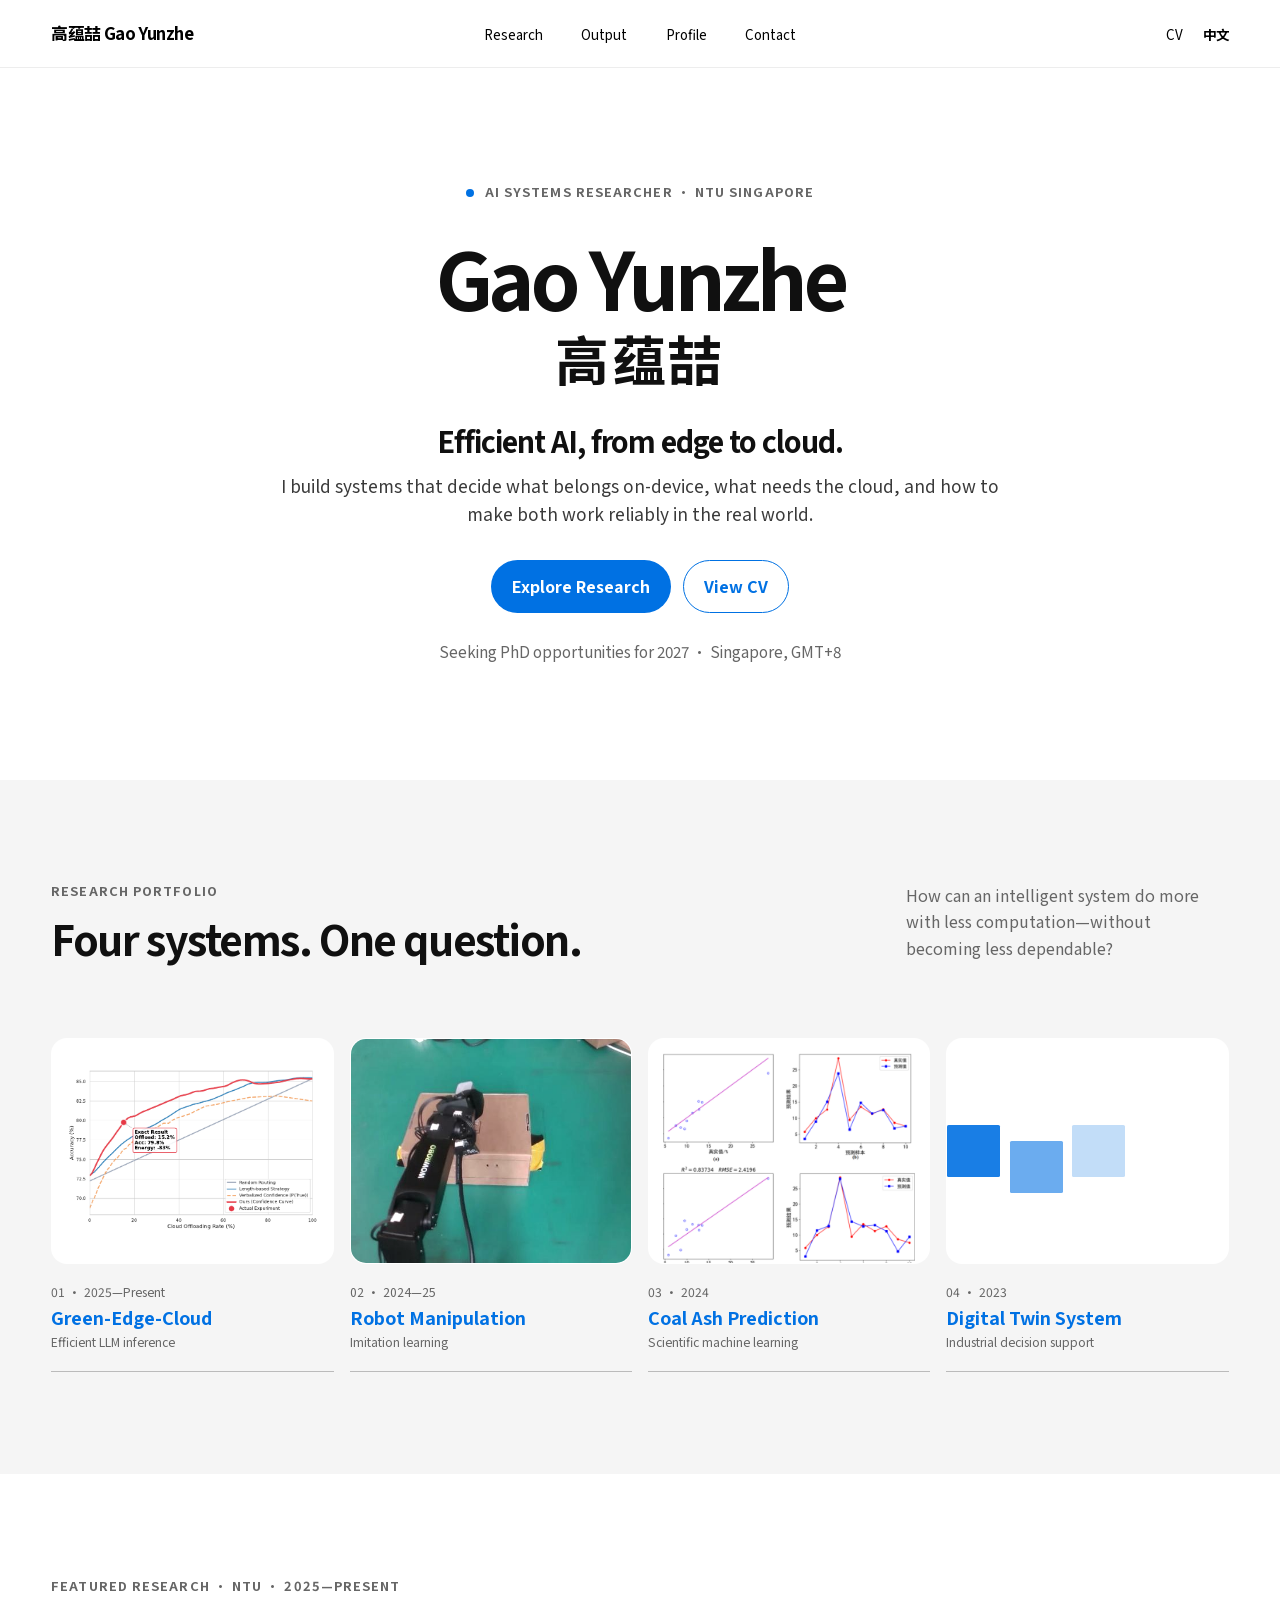
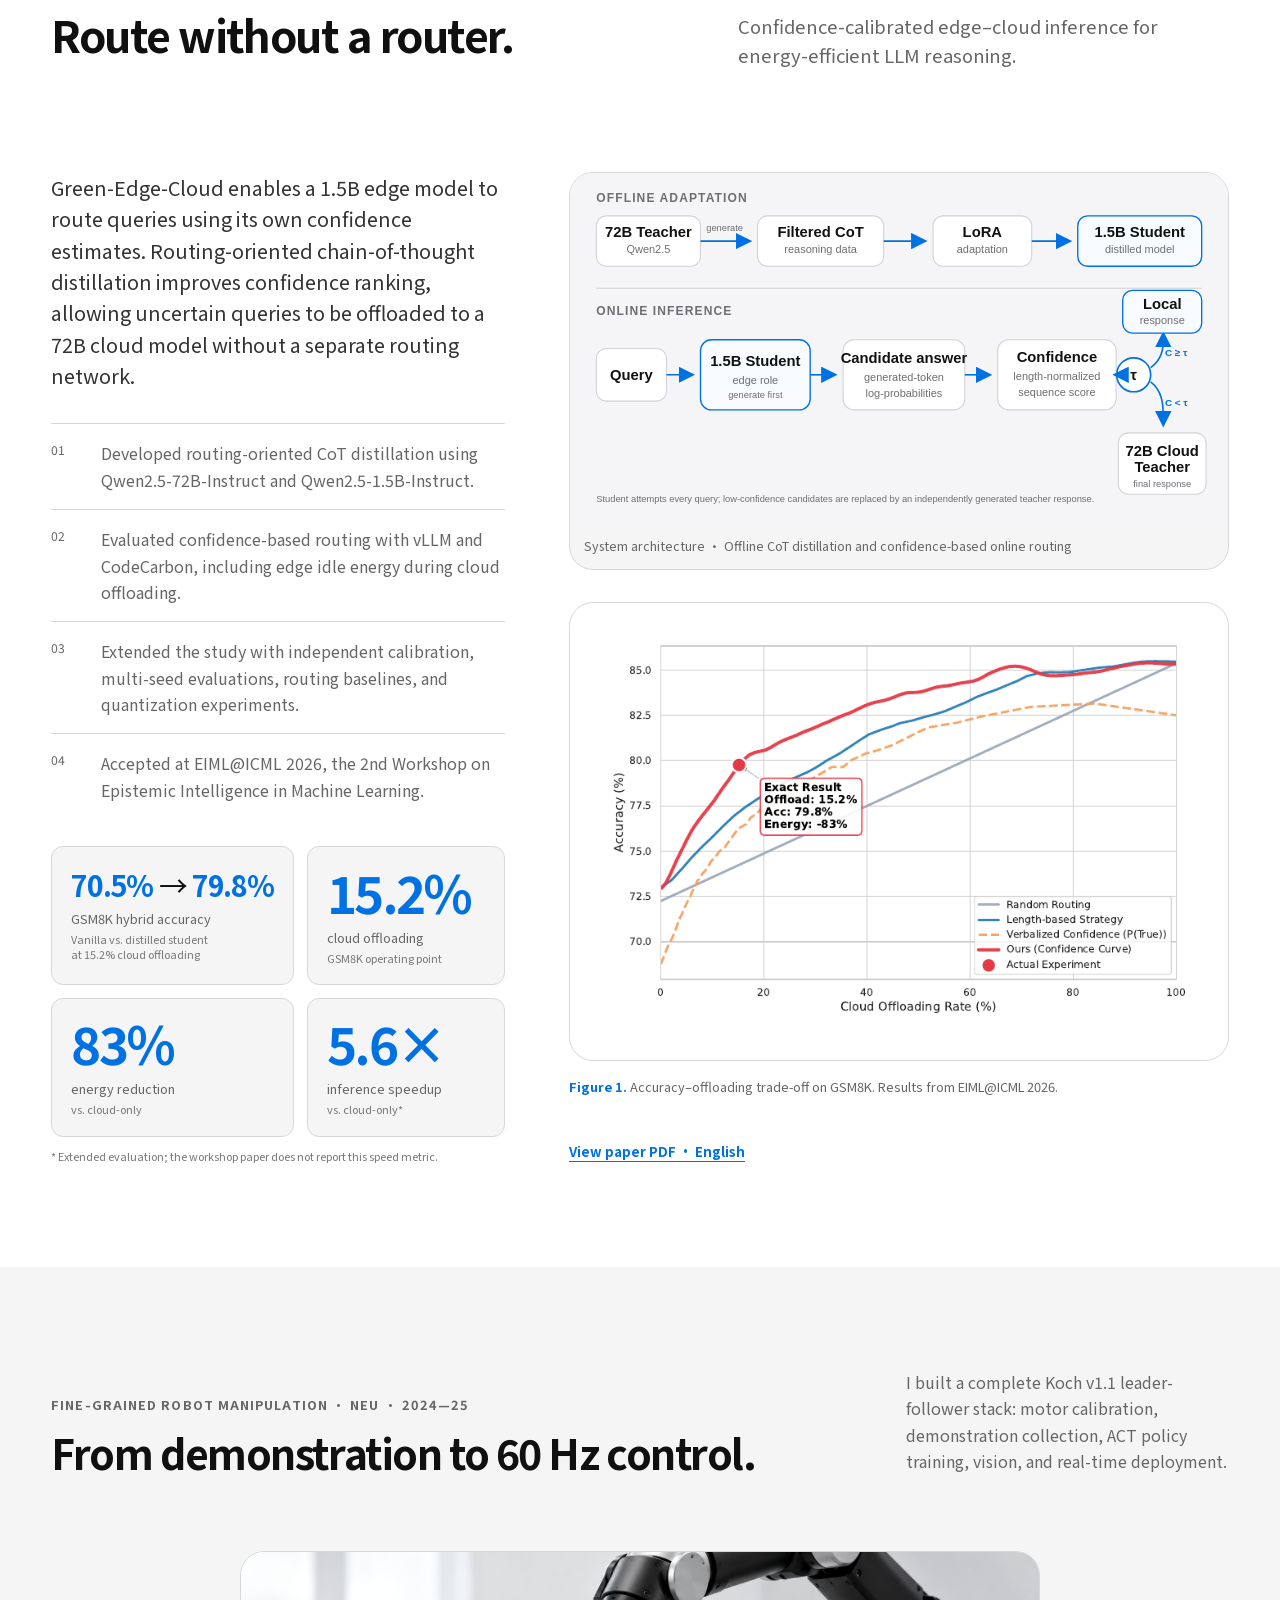
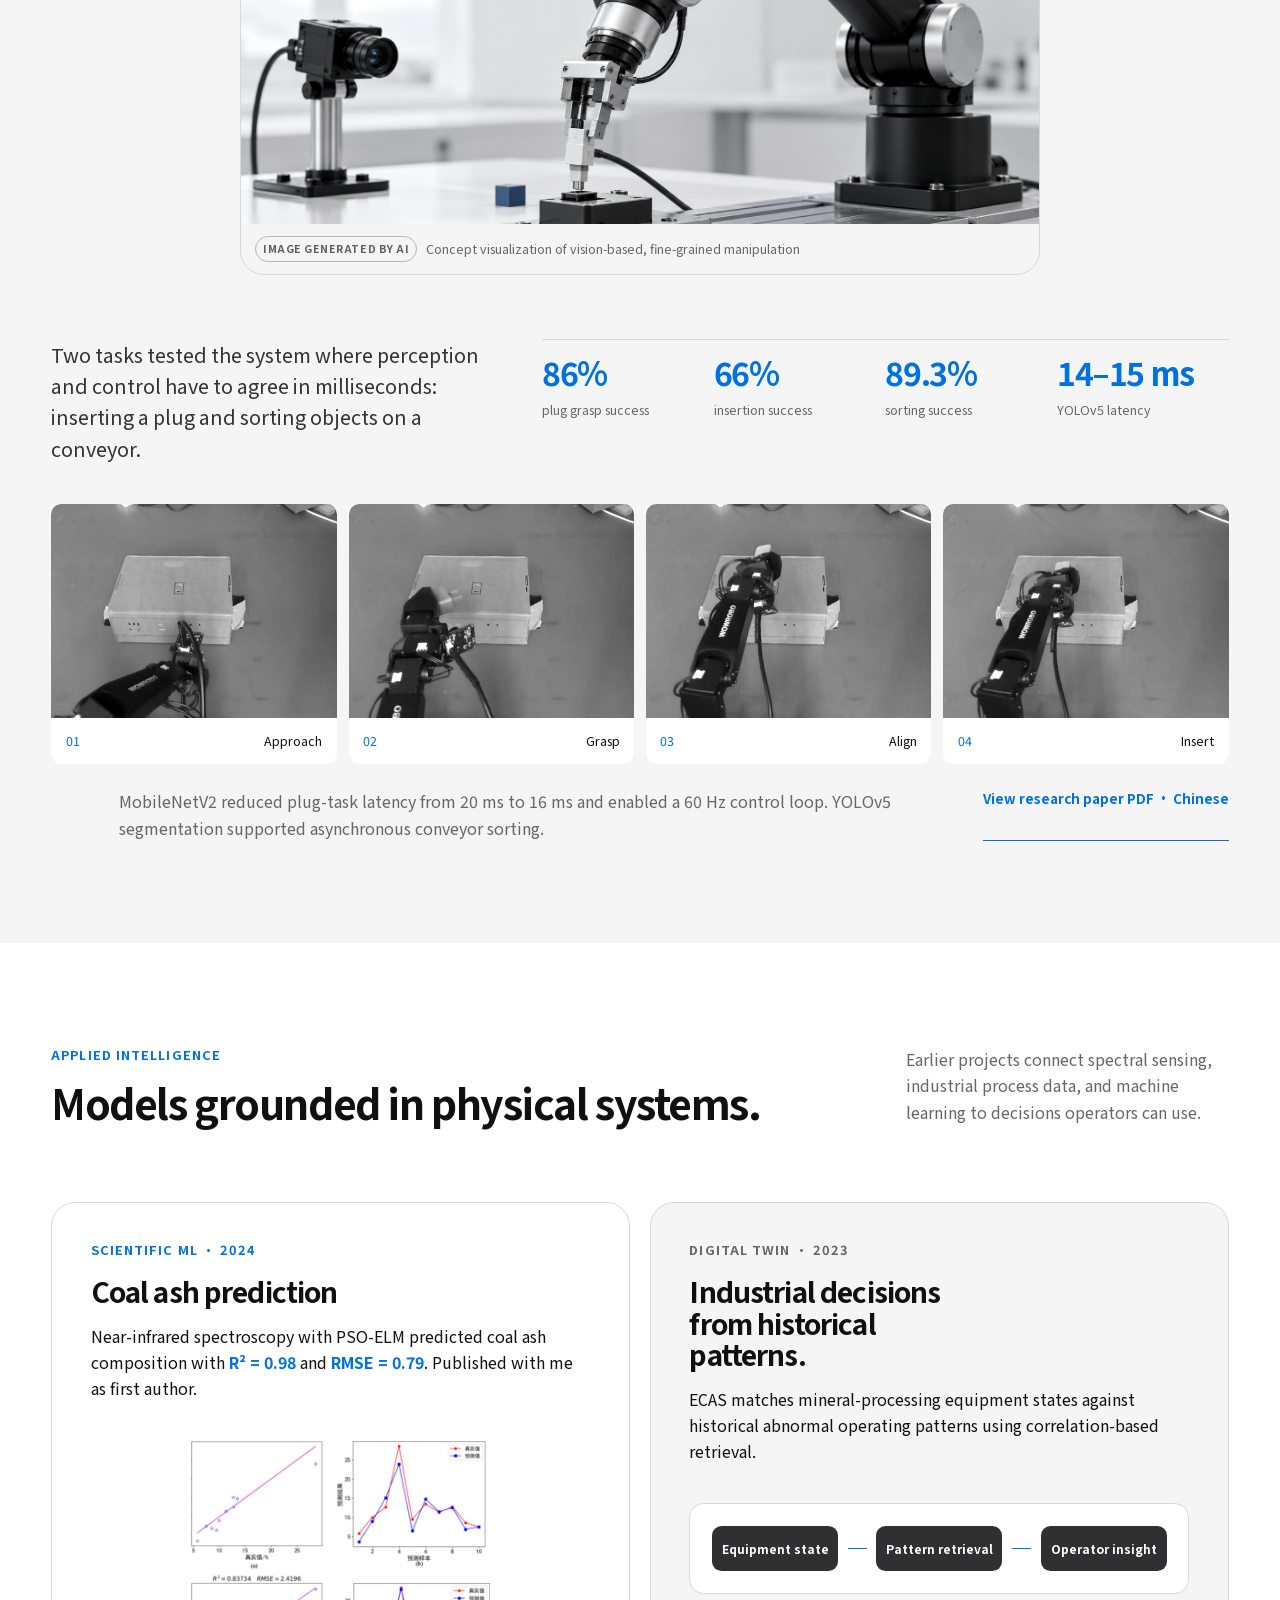
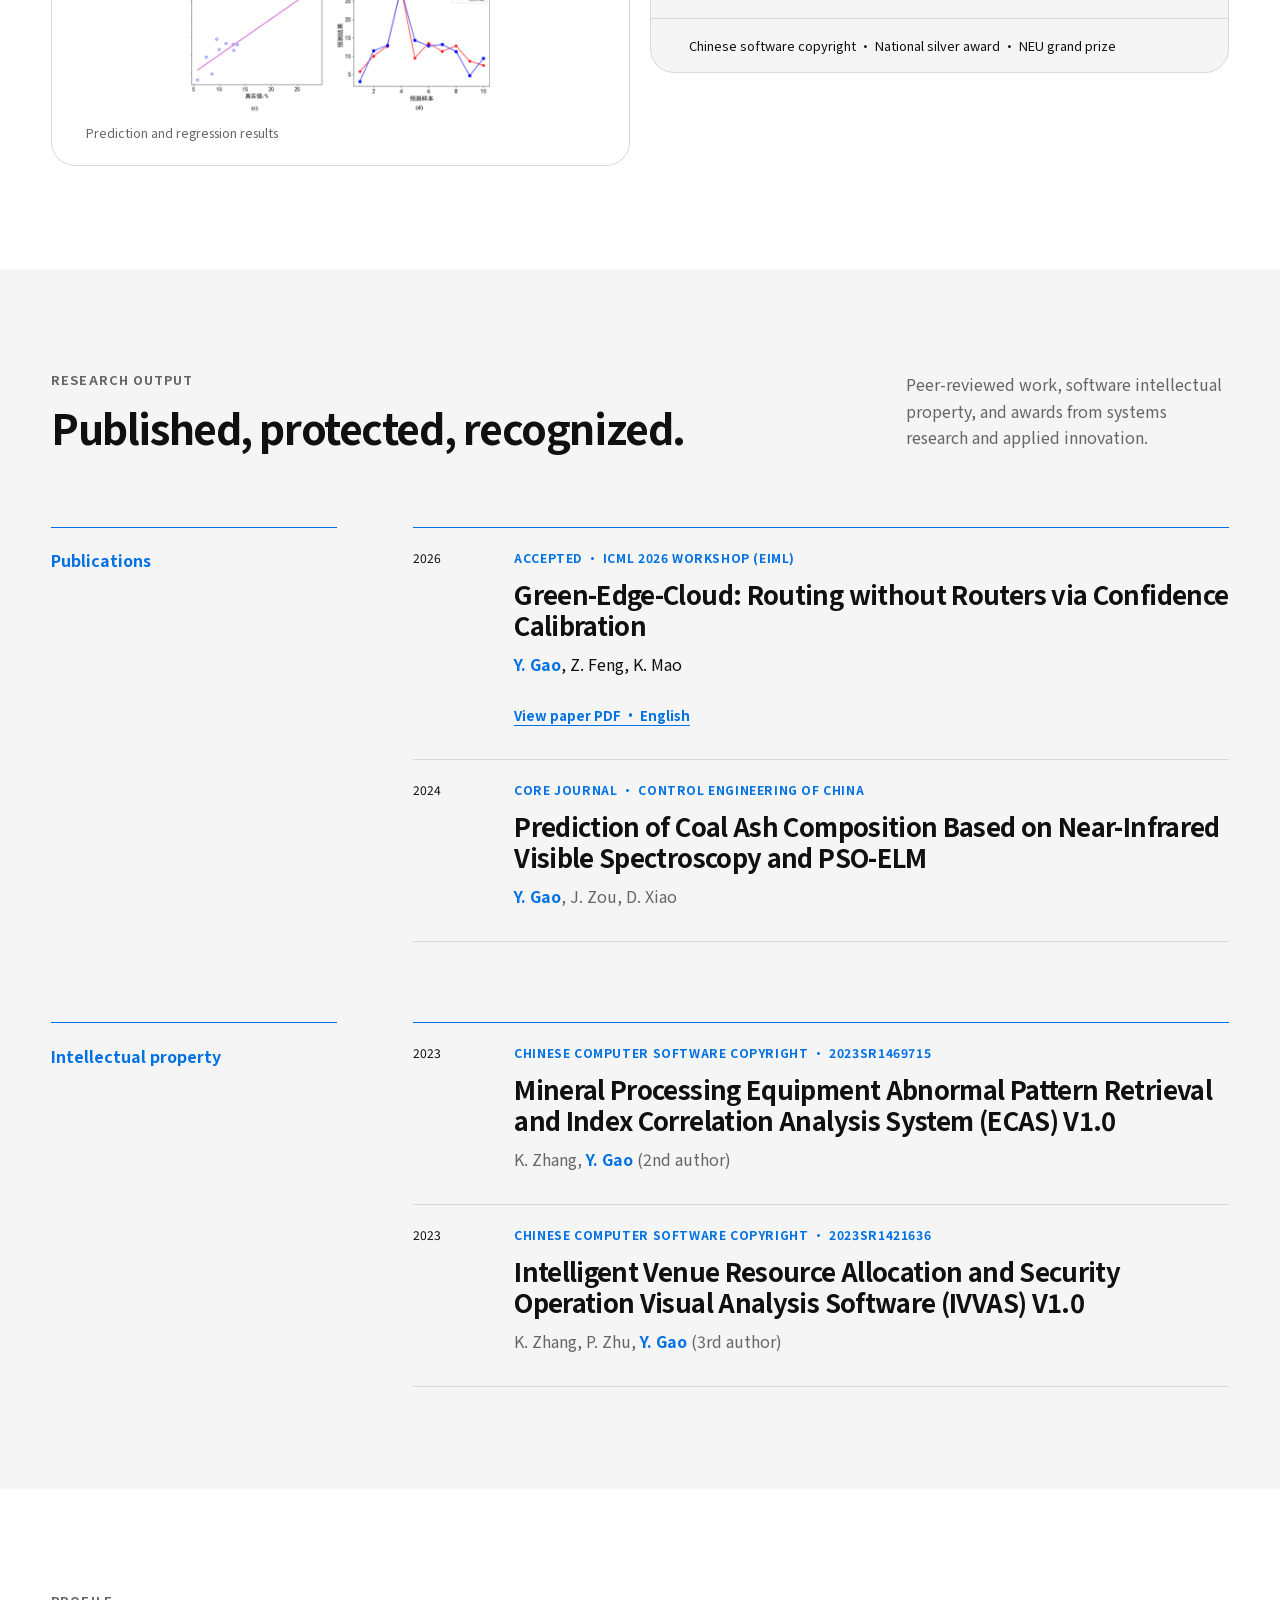
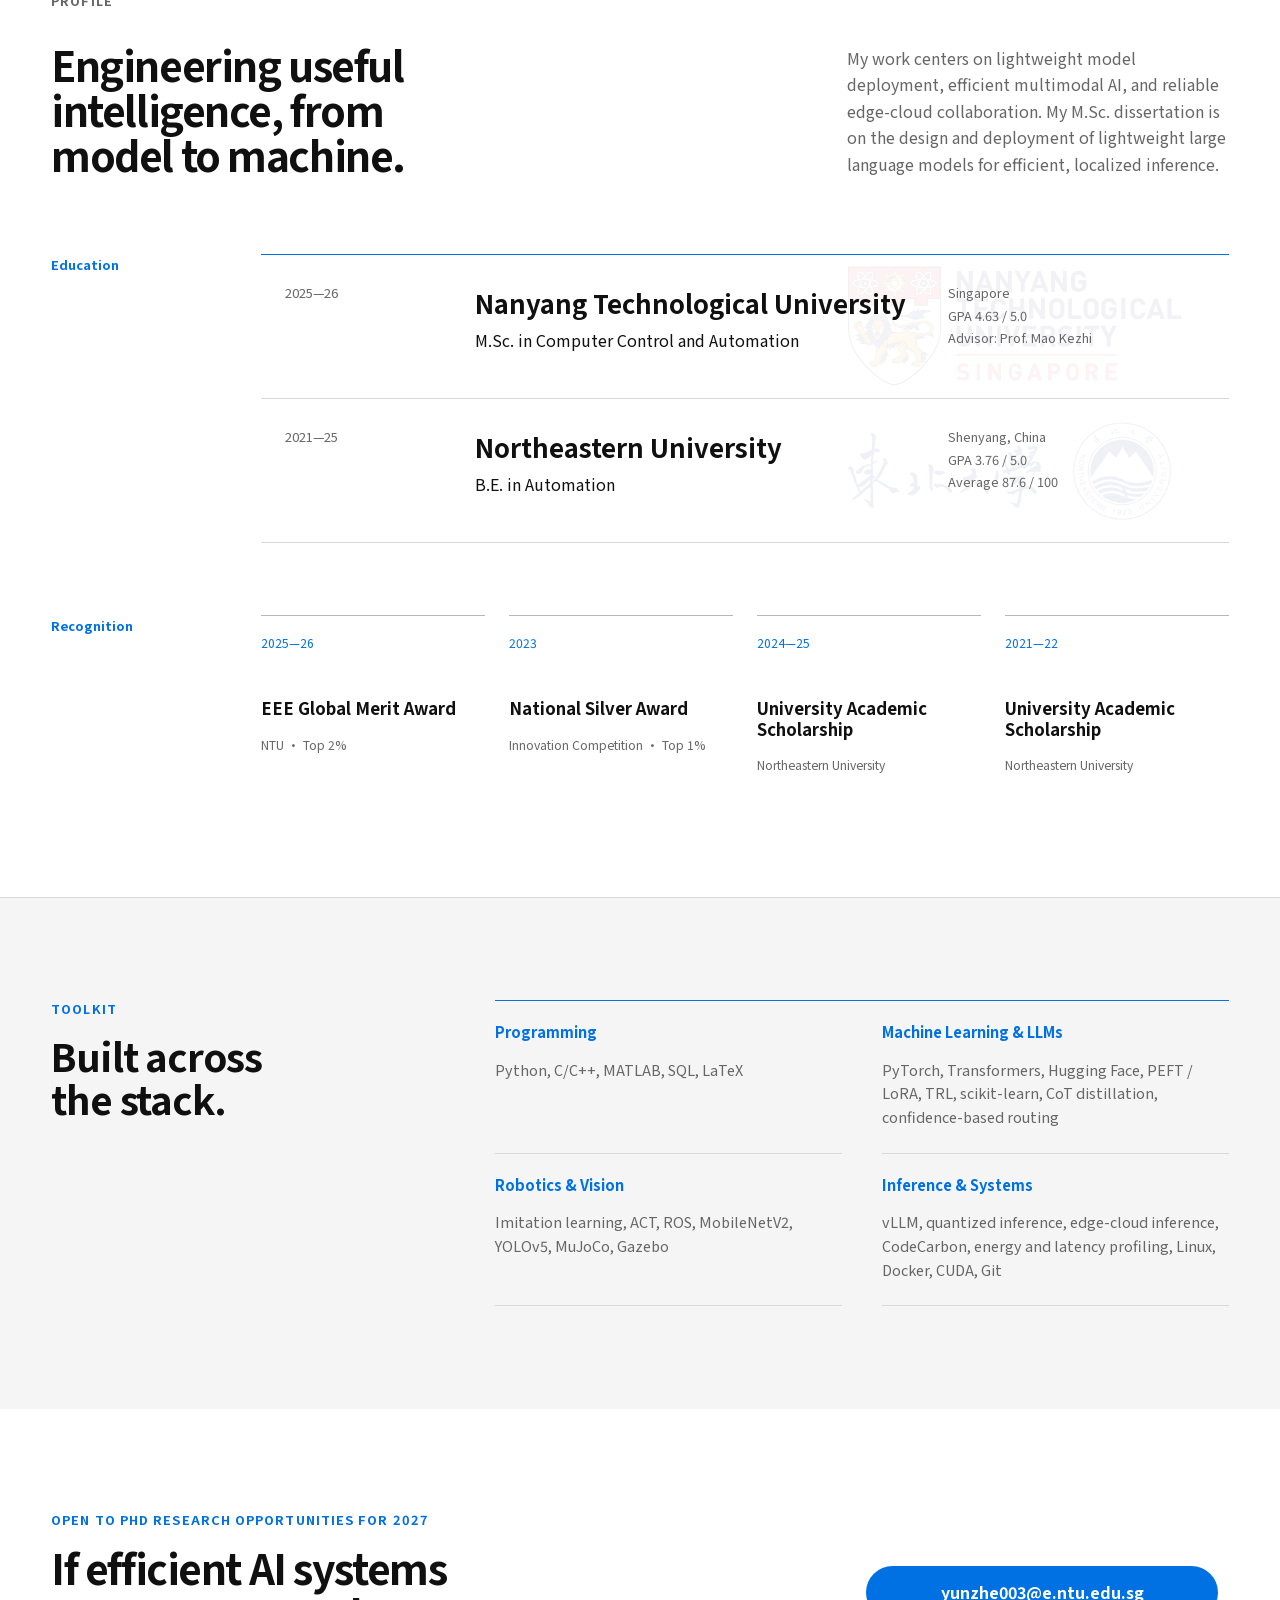
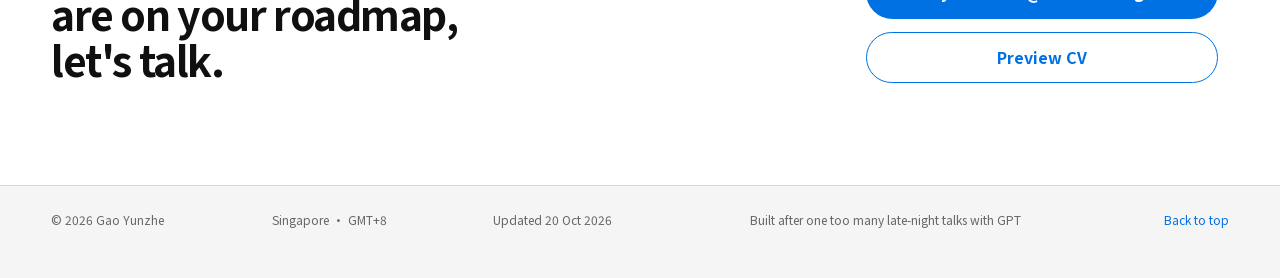
==== commit df97f97b: "Add files via upload" ====
--- a/index.html
+++ b/index.html
@@ -7,24 +7,27 @@
     <meta name="theme-color" content="#ffffff" />
     <title>Gao Yunzhe — Efficient AI Systems</title>
     <link rel="icon" href="./assets/favicon.svg?v=2" type="image/svg+xml" />
-    <link rel="stylesheet" href="./styles.css" />
-    <script src="./script.js" defer></script>
+    <link rel="preload" href="./assets/fonts/SourceHanSansSC-Subset.woff2" as="font" type="font/woff2" crossorigin />
+    <link rel="stylesheet" href="./styles.css?v=20261020-6" />
+    <script src="./script.js?v=20261020-3" defer></script>
   </head>
   <body>
     <a class="skip-link" href="#main">Skip to content</a>
     <header class="site-header"><div class="header-inner">
-      <a class="wordmark" href="#top" aria-label="Gao Yunzhe, home">Gao Yunzhe</a>
+      <a class="wordmark" href="#top" aria-label="Gao Yunzhe, home"><span lang="zh-CN">高蕴喆</span> Gao Yunzhe</a>
       <nav class="site-nav" aria-label="Primary navigation"><a href="#research">Research</a><a href="#output">Output</a><a href="#profile">Profile</a><a href="#contact">Contact</a></nav>
-      <div class="header-actions"><button class="header-cv button-reset" type="button" data-open-cv>CV</button><a class="language-link" href="./cn.html" lang="zh-CN">中文</a></div>
-    </div></header>
+      <div class="header-actions"><button class="header-cv button-reset" type="button" data-open-cv>CV</button><a class="language-link" href="./cn.html" lang="zh-CN">中文</a><button class="menu-toggle button-reset" type="button" aria-expanded="false" aria-controls="mobile-nav-en" aria-label="Open navigation" data-open-label="Open navigation" data-close-label="Close navigation"><span></span><span></span><span></span></button></div>
+    </div><nav class="mobile-nav" id="mobile-nav-en" aria-label="Mobile navigation" hidden><a href="#research">Research</a><a href="#output">Output</a><a href="#profile">Profile</a><a href="#contact">Contact</a></nav></header>
 
     <main id="main">
       <section class="hero" id="top" aria-labelledby="hero-title"><div class="shell hero-grid">
         <div class="hero-copy">
-          <p class="eyebrow"><span class="live-dot" aria-hidden="true"></span> AI systems researcher · NTU Singapore</p>
-          <h1 id="hero-title">Efficient AI, from edge to cloud.</h1>
-          <p class="hero-intro">I'm Gao Yunzhe. I build systems that decide what belongs on-device, what needs the cloud, and how to make both work reliably in the real world.</p>
-          <div class="button-row"><a class="button button-blue" href="#research">Explore the research</a><button class="button button-quiet" type="button" data-open-cv>View CV</button></div>
+          <p class="eyebrow"><span class="live-dot" aria-hidden="true"></span> AI systems researcher • NTU Singapore</p>
+          <h1 class="hero-name" id="hero-title">Gao Yunzhe</h1>
+          <p class="hero-name-cn" lang="zh-CN">高蕴喆</p>
+          <p class="hero-tagline">Efficient AI, from edge to cloud.</p>
+          <p class="hero-intro">I build systems that decide what belongs on-device, what needs the cloud, and how to make both work reliably in the real world.</p>
+          <div class="button-row"><a class="button button-blue" href="#research">Explore Research</a><button class="button button-quiet" type="button" data-open-cv>View CV</button></div>
           <p class="availability">Seeking PhD opportunities for 2027 · Singapore, GMT+8</p>
         </div>
       </div></section>
@@ -32,39 +35,41 @@
       <section class="overview section-pad" id="research" aria-labelledby="research-title"><div class="shell">
         <header class="section-header"><div><p class="eyebrow">Research portfolio</p><h2 id="research-title">Four systems. One question.</h2></div><p>How can an intelligent system do more with less computation—without becoming less dependable?</p></header>
         <nav class="research-lineup" aria-label="Explore research projects">
-          <a class="lineup-item" href="#green-edge"><span class="lineup-image"><img src="./assets/images/edge-tradeoff.png" alt="Edge-cloud accuracy and computation trade-off chart" /></span><span class="lineup-index">01 · 2025—Present</span><strong>Green-Edge-Cloud</strong><span>Efficient LLM inference</span></a>
-          <a class="lineup-item" href="#robotics"><span class="lineup-image"><img src="./assets/images/robot-insertion-002.jpg" alt="Robot aligning a plug with a socket" /></span><span class="lineup-index">02 · 2024—25</span><strong>Robot Manipulation</strong><span>Imitation learning</span></a>
-          <a class="lineup-item" href="#applied-ai"><span class="lineup-image"><img src="./assets/images/coal-results.png" alt="Coal ash prediction result plots" /></span><span class="lineup-index">03 · 2024</span><strong>Coal Ash Prediction</strong><span>Scientific machine learning</span></a>
+          <a class="lineup-item" href="#green-edge"><span class="lineup-image"><img src="./assets/images/edge-tradeoff.png" alt="Edge-cloud accuracy and computation trade-off chart" loading="lazy" decoding="async" /></span><span class="lineup-index">01 · 2025—Present</span><strong>Green-Edge-Cloud</strong><span>Efficient LLM inference</span></a>
+          <a class="lineup-item" href="#robotics"><span class="lineup-image"><img src="./assets/images/robot-insertion-002.jpg" alt="Robot aligning a plug with a socket" loading="lazy" decoding="async" /></span><span class="lineup-index">02 · 2024—25</span><strong>Robot Manipulation</strong><span>Imitation learning</span></a>
+          <a class="lineup-item" href="#applied-ai"><span class="lineup-image"><img src="./assets/images/coal-results.png" alt="Coal ash prediction result plots" loading="lazy" decoding="async" /></span><span class="lineup-index">03 · 2024</span><strong>Coal Ash Prediction</strong><span>Scientific machine learning</span></a>
           <a class="lineup-item" href="#applied-ai"><span class="lineup-image geometry" aria-hidden="true"><i></i><i></i><i></i></span><span class="lineup-index">04 · 2023</span><strong>Digital Twin System</strong><span>Industrial decision support</span></a>
         </nav>
       </div></section>
 
       <section class="feature-dark section-pad" id="green-edge" aria-labelledby="green-title"><div class="shell">
-        <header class="feature-heading"><p class="eyebrow">Featured research · NTU · 2025—Present</p><h2 id="green-title">Route without a router.</h2><p>Green-Edge-Cloud lets the edge model decide when it is confident enough to answer locally—and when a query deserves cloud-scale reasoning.</p></header>
+        <header class="feature-heading"><p class="eyebrow">Featured research · NTU · 2025—Present</p><h2 id="green-title">Route without a router.</h2><p>Confidence-calibrated edge–cloud inference for energy-efficient LLM reasoning.</p></header>
         <div class="feature-grid">
-          <div class="feature-copy"><p class="feature-lead">The framework uses the edge model's length-normalized sequence likelihood as an intrinsic confidence signal, removing the cost and complexity of a separate routing model.</p>
-            <ul class="detail-list"><li><span>01</span><p>Distilled routing-oriented chain-of-thought from Qwen2.5-72B-Instruct into Qwen2.5-1.5B-Instruct.</p></li><li><span>02</span><p>Built vLLM and CodeCarbon profiling, including edge idle energy during cloud offloading.</p></li><li><span>03</span><p>Accepted at the ICML 2026 Workshop on Efficient and Intelligent Machine Learning.</p></li></ul>
-            <div class="metric-pair"><p><strong>81.16%</strong><span>energy reduction</span></p><p><strong>5.6×</strong><span>inference speedup</span></p></div>
+          <div class="feature-copy"><p class="feature-lead">Green-Edge-Cloud enables a 1.5B edge model to route queries using its own confidence estimates. Routing-oriented chain-of-thought distillation improves confidence ranking, allowing uncertain queries to be offloaded to a 72B cloud model without a separate routing network.</p>
+            <ul class="detail-list"><li><span>01</span><p>Developed routing-oriented CoT distillation using Qwen2.5-72B-Instruct and Qwen2.5-1.5B-Instruct.</p></li><li><span>02</span><p>Evaluated confidence-based routing with vLLM and CodeCarbon, including edge idle energy during cloud offloading.</p></li><li><span>03</span><p>Extended the study with independent calibration, multi-seed evaluations, routing baselines, and quantization experiments.</p></li><li><span>04</span><p>Accepted at EIML@ICML 2026, the 2nd Workshop on Epistemic Intelligence in Machine Learning.</p></li></ul>
+            <div class="metric-pair"><p class="metric-improvement"><strong>70.5% <i aria-hidden="true">→</i> 79.8%</strong><span>GSM8K hybrid accuracy</span><small>Vanilla vs. distilled student<br />at 15.2% cloud offloading</small></p><p><strong>15.2%</strong><span>cloud offloading</span><small>GSM8K operating point</small></p><p><strong>83%</strong><span>energy reduction</span><small>vs. cloud-only</small></p><p><strong>5.6×</strong><span>inference speedup</span><small>vs. cloud-only*</small></p></div>
+            <p class="metric-footnote">* Extended evaluation; the workshop paper does not report this speed metric.</p>
           </div>
           <div class="feature-media">
-            <figure class="concept-figure edge-concept"><img src="./assets/images/hero-edge-cloud.png" alt="Concept image of an edge computer connected to cloud infrastructure; image generated by AI" /><figcaption><span class="ai-label">Image generated by AI</span> Concept visualization of edge–cloud collaboration</figcaption></figure>
-            <figure class="feature-figure"><div class="figure-frame"><img src="./assets/images/edge-tradeoff.png" alt="Computation cost versus accuracy for edge-cloud routing strategies" /></div><figcaption><span>Figure 01</span> Computation cost vs. accuracy trade-off from the Green-Edge-Cloud paper.</figcaption></figure>
+            <figure class="concept-figure edge-concept architecture-figure"><img src="./assets/images/edge-cloud-architecture.svg" alt="Green-Edge-Cloud architecture showing offline chain-of-thought distillation and confidence-thresholded online routing" loading="lazy" decoding="async" /><figcaption>System architecture · Offline CoT distillation and confidence-based online routing</figcaption></figure>
+            <figure class="feature-figure"><div class="figure-frame"><img src="./assets/images/edge-tradeoff.png" alt="Accuracy and cloud-offloading trade-off for edge-cloud routing strategies on GSM8K" loading="lazy" decoding="async" /></div><figcaption><strong>Figure 1.</strong> Accuracy–offloading trade-off on GSM8K. Results from EIML@ICML 2026.</figcaption></figure>
+            <a class="paper-link" href="./assets/papers/green-edge-cloud.pdf" target="_blank" rel="noreferrer">View paper PDF · English</a>
           </div>
         </div>
       </div></section>
 
       <section class="robotics section-pad" id="robotics" aria-labelledby="robotics-title"><div class="shell">
         <header class="section-header section-header-wide"><div><p class="eyebrow">Fine-grained robot manipulation · NEU · 2024—25</p><h2 id="robotics-title">From demonstration to 60 Hz control.</h2></div><p>I built a complete Koch v1.1 leader-follower stack: motor calibration, demonstration collection, ACT policy training, vision, and real-time deployment.</p></header>
-        <figure class="concept-figure robot-concept"><img src="./assets/images/robotics-lab.png" alt="Concept image of a robotic arm performing a precise manipulation task; image generated by AI" /><figcaption><span class="ai-label">Image generated by AI</span> Concept visualization of vision-based, fine-grained manipulation</figcaption></figure>
+        <figure class="concept-figure robot-concept"><img src="./assets/images/robotics-lab.jpg" alt="Concept image of a robotic arm performing a precise manipulation task; image generated by AI" loading="lazy" decoding="async" /><figcaption><span class="ai-label">Image generated by AI</span> Concept visualization of vision-based, fine-grained manipulation</figcaption></figure>
         <div class="robot-summary"><p class="robot-lead">Two tasks tested the system where perception and control have to agree in milliseconds: inserting a plug and sorting objects on a conveyor.</p><div class="robot-facts"><p><strong>86%</strong><span>plug grasp success</span></p><p><strong>66%</strong><span>insertion success</span></p><p><strong>89.3%</strong><span>sorting success</span></p><p><strong>14–15 ms</strong><span>YOLOv5 latency</span></p></div></div>
-        <div class="sequence" aria-label="Plug insertion experiment sequence"><figure><img src="./assets/images/robot-insertion-000.jpg" alt="Robot approaching the plug" /><figcaption><span>01</span> Approach</figcaption></figure><figure><img src="./assets/images/robot-insertion-001.jpg" alt="Robot grasping the plug" /><figcaption><span>02</span> Grasp</figcaption></figure><figure><img src="./assets/images/robot-insertion-002.jpg" alt="Robot aligning the plug" /><figcaption><span>03</span> Align</figcaption></figure><figure><img src="./assets/images/robot-insertion-003.jpg" alt="Robot completing insertion" /><figcaption><span>04</span> Insert</figcaption></figure></div>
-        <p class="implementation-note">MobileNetV2 reduced plug-task latency from 20 ms to 16 ms and enabled a 60 Hz control loop. YOLOv5 segmentation supported asynchronous conveyor sorting.</p>
+        <div class="sequence" aria-label="Plug insertion experiment sequence"><figure><img src="./assets/images/robot-insertion-000.jpg" alt="Robot approaching the plug" loading="lazy" decoding="async" /><figcaption><span>01</span> Approach</figcaption></figure><figure><img src="./assets/images/robot-insertion-001.jpg" alt="Robot grasping the plug" loading="lazy" decoding="async" /><figcaption><span>02</span> Grasp</figcaption></figure><figure><img src="./assets/images/robot-insertion-002.jpg" alt="Robot aligning the plug" loading="lazy" decoding="async" /><figcaption><span>03</span> Align</figcaption></figure><figure><img src="./assets/images/robot-insertion-003.jpg" alt="Robot completing insertion" loading="lazy" decoding="async" /><figcaption><span>04</span> Insert</figcaption></figure></div>
+        <div class="implementation-row"><p class="implementation-note">MobileNetV2 reduced plug-task latency from 20 ms to 16 ms and enabled a 60 Hz control loop. YOLOv5 segmentation supported asynchronous conveyor sorting.</p><a class="paper-link" href="./assets/papers/robot-manipulation-imitation-learning.pdf" target="_blank" rel="noreferrer">View research paper PDF · Chinese</a></div>
       </div></section>
 
       <section class="applied section-pad" id="applied-ai" aria-labelledby="applied-title"><div class="shell">
         <header class="section-header"><div><p class="eyebrow">Applied intelligence</p><h2 id="applied-title">Models grounded in physical systems.</h2></div><p>Earlier projects connect spectral sensing, industrial process data, and machine learning to decisions operators can use.</p></header>
         <div class="applied-grid">
-          <article class="application-card application-card-figure"><div class="card-copy"><p class="eyebrow">Scientific ML · 2024</p><h3>Coal ash prediction</h3><p>Near-infrared spectroscopy with PSO-ELM predicted coal ash composition with <strong>R² = 0.98</strong> and <strong>RMSE = 0.79</strong>. Published with me as first author.</p></div><figure><img src="./assets/images/coal-results.png" alt="Regression and prediction comparison plots for coal ash composition" /><figcaption>Prediction and regression results</figcaption></figure></article>
+          <article class="application-card application-card-figure"><div class="card-copy"><p class="eyebrow">Scientific ML · 2024</p><h3>Coal ash prediction</h3><p>Near-infrared spectroscopy with PSO-ELM predicted coal ash composition with <strong>R² = 0.98</strong> and <strong>RMSE = 0.79</strong>. Published with me as first author.</p></div><figure><img src="./assets/images/coal-results.png" alt="Regression and prediction comparison plots for coal ash composition" loading="lazy" decoding="async" /><figcaption>Prediction and regression results</figcaption></figure></article>
           <article class="application-card application-card-blue"><div class="card-copy"><p class="eyebrow">Digital twin · 2023</p><h3>Industrial decisions from historical patterns.</h3><p>ECAS matches mineral-processing equipment states against historical abnormal operating patterns using correlation-based retrieval.</p></div><div class="digital-twin-visual" aria-hidden="true"><span>Equipment state</span><i></i><span>Pattern retrieval</span><i></i><span>Operator insight</span></div><p class="card-foot">Chinese software copyright · National silver award · NEU grand prize</p></article>
         </div>
       </div></section>
@@ -72,7 +77,7 @@
       <section class="output section-pad" id="output" aria-labelledby="output-title"><div class="shell">
         <header class="section-header"><div><p class="eyebrow">Research output</p><h2 id="output-title">Published, protected, recognized.</h2></div><p>Peer-reviewed work, software intellectual property, and awards from systems research and applied innovation.</p></header>
         <div class="output-layout"><h3>Publications</h3><div class="record-list">
-          <article class="record"><p class="record-year">2026</p><div><p class="record-status">Accepted · ICML 2026 Workshop (EIML)</p><h4>Green-Edge-Cloud: Routing without Routers via Confidence Calibration</h4><p><strong>Y. Gao</strong>, Z. Feng, K. Mao</p></div></article>
+          <article class="record"><p class="record-year">2026</p><div><p class="record-status">Accepted · ICML 2026 Workshop (EIML)</p><h4>Green-Edge-Cloud: Routing without Routers via Confidence Calibration</h4><p><strong>Y. Gao</strong>, Z. Feng, K. Mao</p><a class="paper-link" href="./assets/papers/green-edge-cloud.pdf" target="_blank" rel="noreferrer">View paper PDF · English</a></div></article>
           <article class="record"><p class="record-year">2024</p><div><p class="record-status">Core Journal · Control Engineering of China</p><h4>Prediction of Coal Ash Composition Based on Near-Infrared Visible Spectroscopy and PSO-ELM</h4><p><strong>Y. Gao</strong>, J. Zou, D. Xiao</p></div></article>
         </div><h3>Intellectual property</h3><div class="record-list">
           <article class="record"><p class="record-year">2023</p><div><p class="record-status">Chinese computer software copyright · 2023SR1469715</p><h4>Mineral Processing Equipment Abnormal Pattern Retrieval and Index Correlation Analysis System (ECAS) V1.0</h4><p>K. Zhang, <strong>Y. Gao</strong> (2nd author)</p></div></article>
@@ -83,8 +88,8 @@
       <section class="profile section-pad" id="profile" aria-labelledby="profile-title"><div class="shell">
         <header class="profile-intro"><p class="eyebrow">Profile</p><h2 id="profile-title">Engineering useful intelligence, from model to machine.</h2><p>My work centers on lightweight model deployment, efficient multimodal AI, and reliable edge-cloud collaboration. My M.Sc. dissertation is on the design and deployment of lightweight large language models for efficient, localized inference.</p></header>
         <div class="education-block"><h3>Education</h3><div class="education-list">
-          <article><p class="education-date">2025—26</p><div><h4>Nanyang Technological University</h4><p>M.Sc. in Computer Control and Automation</p></div><div class="education-meta"><p>Singapore</p><p>GPA 4.63 / 5.0</p><p>Advisor: Prof. Mao Kezhi</p></div></article>
-          <article><p class="education-date">2021—25</p><div><h4>Northeastern University</h4><p>B.E. in Automation</p></div><div class="education-meta"><p>Shenyang, China</p><p>GPA 3.76 / 5.0</p><p>Average 87.6 / 100</p></div></article>
+          <article><img class="school-watermark school-watermark-ntu" src="./assets/images/ntu-logo.png" alt="" aria-hidden="true" loading="lazy" decoding="async" /><p class="education-date">2025—26</p><div><h4>Nanyang Technological University</h4><p>M.Sc. in Computer Control and Automation</p></div><div class="education-meta"><p>Singapore</p><p>GPA 4.63 / 5.0</p><p>Advisor: Prof. Mao Kezhi</p></div></article>
+          <article><span class="school-watermark school-watermark-neu" aria-hidden="true"><img src="./assets/images/neu-wordmark.png" alt="" loading="lazy" decoding="async" /><img src="./assets/images/neu-logo.png" alt="" loading="lazy" decoding="async" /></span><p class="education-date">2021—25</p><div><h4>Northeastern University</h4><p>B.E. in Automation</p></div><div class="education-meta"><p>Shenyang, China</p><p>GPA 3.76 / 5.0</p><p>Average 87.6 / 100</p></div></article>
         </div></div>
         <div class="recognition-block"><h3>Recognition</h3><div class="award-grid"><article><p>2025—26</p><h4>EEE Global Merit Award</h4><span>NTU · Top 2%</span></article><article><p>2023</p><h4>National Silver Award</h4><span>Innovation Competition · Top 1%</span></article><article><p>2024—25</p><h4>University Academic Scholarship</h4><span>Northeastern University</span></article><article><p>2021—22</p><h4>University Academic Scholarship</h4><span>Northeastern University</span></article></div></div>
       </div></section>
@@ -93,10 +98,10 @@
         <article><h3>Programming</h3><p>Python, C/C++, MATLAB, SQL, LaTeX</p></article><article><h3>Machine Learning &amp; LLMs</h3><p>PyTorch, Transformers, Hugging Face, PEFT / LoRA, TRL, scikit-learn, CoT distillation, confidence-based routing</p></article><article><h3>Robotics &amp; Vision</h3><p>Imitation learning, ACT, ROS, MobileNetV2, YOLOv5, MuJoCo, Gazebo</p></article><article><h3>Inference &amp; Systems</h3><p>vLLM, quantized inference, edge-cloud inference, CodeCarbon, energy and latency profiling, Linux, Docker, CUDA, Git</p></article>
       </div></div></section>
 
-      <section class="contact section-pad" id="contact" aria-labelledby="contact-title"><div class="shell contact-grid"><div><p class="eyebrow">Open to PhD research opportunities for 2027</p><h2 id="contact-title">If efficient AI systems are on your roadmap, let's talk.</h2></div><div class="contact-links"><a class="button button-white" href="mailto:yunzhe003@e.ntu.edu.sg">yunzhe003@e.ntu.edu.sg</a><button class="contact-text button-reset" type="button" data-open-cv>Preview CV</button><a class="contact-text" href="https://yunzhegao.github.io" target="_blank" rel="noreferrer noopener">yunzhegao.github.io</a></div></div></section>
+      <section class="contact section-pad" id="contact" aria-labelledby="contact-title"><div class="shell contact-grid"><div><p class="eyebrow">Open to PhD research opportunities for 2027</p><h2 id="contact-title">If efficient AI systems are on your roadmap, let's talk.</h2></div><div class="contact-links"><a class="button button-white" href="mailto:yunzhe003@e.ntu.edu.sg">yunzhe003@e.ntu.edu.sg</a><button class="button button-quiet" type="button" data-open-cv>Preview CV</button></div></div></section>
     </main>
 
-    <footer class="site-footer"><div class="shell footer-grid"><p>© <span data-current-year></span> Gao Yunzhe</p><p>Singapore · GMT+8</p><p>Updated 20 Oct 2026</p><a href="#top">Back to top</a></div></footer>
-    <dialog class="cv-dialog" data-cv-dialog aria-labelledby="cv-dialog-title"><div class="dialog-header"><p id="cv-dialog-title"><strong>Curriculum Vitae</strong> · PDF</p><button class="dialog-close" type="button" data-close-cv>Close ×</button></div><iframe src="./CV_Gao_Yunzhe_NTU.pdf" title="Gao Yunzhe curriculum vitae"></iframe><a class="dialog-download" href="./CV_Gao_Yunzhe_NTU.pdf" download>Download PDF</a></dialog>
+    <footer class="site-footer"><div class="shell footer-grid"><p>© <span data-current-year></span> Gao Yunzhe</p><p>Singapore · GMT+8</p><p>Updated 20 Oct 2026</p><p class="footer-gpt">Built after one too many late-night talks with GPT</p><a href="#top">Back to top</a></div></footer>
+    <dialog class="cv-dialog" data-cv-dialog aria-labelledby="cv-dialog-title"><div class="dialog-header"><p id="cv-dialog-title"><strong>Curriculum Vitae</strong> · PDF</p><button class="dialog-close" type="button" data-close-cv>Close ×</button></div><iframe src="./CV_Gao_Yunzhe_NTU.pdf" title="Gao Yunzhe curriculum vitae" loading="lazy"></iframe><a class="dialog-download" href="./CV_Gao_Yunzhe_NTU.pdf" download>Download PDF</a></dialog>
   </body>
 </html>
--- a/styles.css
+++ b/styles.css
@@ -1,6 +1,6 @@
 @font-face {
   font-family: "Source Han Sans Local";
-  src: url("./assets/fonts/SourceHanSansSC-VF.woff2") format("woff2");
+  src: url("./assets/fonts/SourceHanSansSC-Subset.woff2") format("woff2");
   font-style: normal;
   font-weight: 200 900;
   font-display: swap;
@@ -28,14 +28,14 @@
   margin: 0;
   background: var(--white);
   color: var(--ink);
-  font-family: "Source Han Sans Local", "Source Han Sans SC", "Noto Sans SC", Arial, sans-serif;
+  font-family: "Source Han Sans Local", "Source Han Sans SC", "Noto Sans SC", sans-serif;
   font-size: 1rem;
   font-weight: 400;
   line-height: 1.65;
   text-align: left;
   text-rendering: optimizeLegibility;
 }
-body, button, input, textarea, select { font-family: "Source Han Sans Local", "Source Han Sans SC", "Noto Sans SC", Arial, sans-serif; }
+body, button, input, textarea, select { font-family: "Source Han Sans Local", "Source Han Sans SC", "Noto Sans SC", sans-serif; }
 h1, h2, h3, h4, p, figure, ul { margin-top: 0; }
 h1, h2, h3, h4, strong { font-weight: 700; }
 img { display: block; max-width: 100%; }
@@ -53,23 +53,32 @@
 
 .site-header { position: sticky; z-index: 50; top: 0; border-bottom: 1px solid rgba(0, 0, 0, 0.07); background: rgba(255, 255, 255, 0.78); backdrop-filter: saturate(180%) blur(22px); }
 .header-inner { display: grid; grid-template-columns: minmax(9rem, 1fr) auto minmax(9rem, 1fr); align-items: center; width: min(100%, var(--shell)); min-height: 4.2rem; margin: auto; padding-inline: var(--page-x); }
-.wordmark { width: fit-content; color: #000000; font-weight: 700; letter-spacing: -0.035em; }
+.wordmark { width: fit-content; color: #000000; font-size: 1.05rem; font-weight: 700; letter-spacing: -0.035em; white-space: nowrap; }
 .site-nav { display: flex; gap: clamp(1.2rem, 3vw, 3rem); }
 .site-nav a, .header-actions { font-size: 0.84rem; }
 .site-nav a, .header-cv { color: #000000; }
 .wordmark:hover, .site-nav a:hover, .language-link:hover, .header-cv:hover { color: #4a4a4a; }
 .header-actions { display: flex; justify-self: end; align-items: center; gap: 1.25rem; font-weight: 700; }
 .language-link { color: #000000; }
+.menu-toggle, .mobile-nav { display: none; }
+.menu-toggle { width: 1.9rem; height: 1.9rem; place-content: center; gap: 0.25rem; }
+.menu-toggle span { display: block; width: 1.15rem; height: 1.5px; background: #000000; transition: transform 180ms ease, opacity 180ms ease; }
+.menu-toggle[aria-expanded="true"] span:first-child { transform: translateY(0.35rem) rotate(45deg); }
+.menu-toggle[aria-expanded="true"] span:nth-child(2) { opacity: 0; }
+.menu-toggle[aria-expanded="true"] span:last-child { transform: translateY(-0.35rem) rotate(-45deg); }
 
 .hero { background: var(--white); }
-.hero-grid { padding-block: clamp(6rem, 11vw, 10rem); }
+.hero-grid { padding-block: clamp(5.5rem, 9vw, 8rem); }
 .hero-copy { max-width: 62rem; margin-inline: auto; text-align: center; }
+.hero .eyebrow { margin-bottom: 2.3rem; }
 .live-dot { display: inline-block; width: 0.52rem; height: 0.52rem; margin-right: 0.4rem; border-radius: 50%; background: var(--blue); animation: live-pulse 3.2s ease-in-out infinite; }
 @keyframes live-pulse {
   0%, 100% { opacity: 0.5; box-shadow: 0 0 0 4px rgba(0, 113, 227, 0.08); }
   50% { opacity: 1; box-shadow: 0 0 0 7px rgba(0, 113, 227, 0.18); }
 }
-.hero h1 { max-width: 14ch; margin: 0 auto 1.75rem; font-size: clamp(3rem, 5.2vw, 5rem); letter-spacing: -0.045em; line-height: 1.06; }
+.hero h1 { max-width: none; margin: 0 auto; font-size: clamp(3.6rem, 6.2vw, 5.7rem); letter-spacing: -0.055em; line-height: 0.98; }
+.hero-name-cn { margin: 0.8rem auto 0; color: var(--ink); font-size: clamp(2.8rem, 4.2vw, 4rem); font-weight: 700; letter-spacing: 0.055em; line-height: 1.08; }
+.hero-tagline { margin: 2.3rem auto 0.9rem; color: var(--ink); font-size: clamp(1.45rem, 2.25vw, 2rem); font-weight: 700; letter-spacing: -0.035em; line-height: 1.2; }
 .hero-intro { max-width: 47rem; margin: 0 auto 2rem; color: #3a3a3a; font-size: clamp(1.02rem, 1.35vw, 1.25rem); line-height: 1.6; }
 .button-row { display: flex; flex-wrap: wrap; justify-content: center; gap: 0.75rem; }
 .button { display: inline-flex; align-items: center; justify-content: center; min-height: 3.1rem; padding: 0.78rem 1.25rem; border: 1px solid transparent; border-radius: 999px; font-weight: 700; cursor: pointer; transition: background-color 160ms ease, color 160ms ease, border-color 160ms ease; }
@@ -77,11 +86,12 @@
 .button-blue:hover { background: var(--blue-dark); color: var(--white); }
 .button-quiet { border-color: var(--blue); background: transparent; color: var(--blue); }
 .button-quiet:hover { border-color: var(--blue-dark); background: var(--blue-dark); color: var(--white); }
-.availability { margin: 1.65rem 0 0; color: var(--muted); font-size: 0.84rem; }
+.availability { margin: 1.65rem 0 0; color: var(--muted); font-size: 0.95rem; }
 
 .overview { background: var(--canvas); }
 .section-header { display: grid; grid-template-columns: minmax(0, 2fr) minmax(16rem, 0.8fr); gap: 3rem; align-items: end; margin-bottom: clamp(3rem, 6vw, 5rem); }
-.section-header h2, .profile-intro h2 { max-width: 14ch; margin: 0; font-size: clamp(2.35rem, 4.2vw, 4rem); letter-spacing: -0.04em; line-height: 1.08; }
+.section-header h2, .profile-intro h2 { max-width: 16ch; margin: 0; font-size: clamp(2rem, 3.2vw, 3rem); letter-spacing: -0.035em; line-height: 1.1; }
+.section-header h2 { max-width: none; }
 .section-header > p { max-width: 29rem; margin: 0; color: var(--muted); font-size: 1rem; }
 .research-lineup { display: grid; grid-template-columns: repeat(4, minmax(0, 1fr)); gap: 1rem; }
 .lineup-item { min-width: 0; padding-bottom: 1.2rem; border-bottom: 1px solid #bbbbbb; transition: border-color 180ms ease; }
@@ -108,25 +118,32 @@
 .feature-dark .eyebrow { color: var(--muted); }
 .feature-heading { display: grid; grid-template-columns: repeat(12, minmax(0, 1fr)); margin-bottom: clamp(4rem, 7vw, 7rem); }
 .feature-heading .eyebrow { grid-column: 1 / 13; }
-.feature-heading h2 { grid-column: 1 / 8; margin-bottom: 1.5rem; font-size: clamp(2.7rem, 4.6vw, 4rem); letter-spacing: -0.04em; line-height: 1.08; }
+.feature-heading h2 { grid-column: 1 / 8; margin-bottom: 1.5rem; font-size: clamp(2.1rem, 3.4vw, 3.2rem); letter-spacing: -0.035em; line-height: 1.1; }
 .feature-heading > p:last-child { grid-column: 8 / 13; margin: 0; color: var(--muted); font-size: clamp(1.02rem, 1.45vw, 1.3rem); line-height: 1.6; }
 .feature-grid { display: grid; grid-template-columns: repeat(12, minmax(0, 1fr)); gap: clamp(2rem, 5vw, 5rem); align-items: start; }
 .feature-copy { grid-column: 1 / 6; }
-.feature-lead { margin-bottom: 2rem; color: #333333; font-size: clamp(1.18rem, 1.75vw, 1.5rem); line-height: 1.55; }
+.feature-lead, .robot-lead { color: #333333; font-size: clamp(1.08rem, 1.55vw, 1.35rem); font-weight: 400; letter-spacing: normal; line-height: 1.58; }
+.feature-lead { margin-bottom: 2rem; }
 .detail-list { margin: 0; padding: 0; list-style: none; }
 .detail-list li { display: grid; grid-template-columns: 2.3rem 1fr; gap: 0.8rem; padding: 1rem 0; border-top: 1px solid var(--line); }
 .detail-list li span { color: var(--muted); font-size: 0.76rem; }
 .detail-list li p { margin: 0; color: var(--muted); }
 .metric-pair { display: grid; grid-template-columns: repeat(2, 1fr); gap: 0.8rem; margin-top: 1.7rem; }
-.metric-pair p { margin: 0; padding: 1.2rem; border: 1px solid var(--line); border-radius: 0.75rem; background: var(--canvas); }
+.metric-pair p { display: flex; min-height: 7.6rem; flex-direction: column; justify-content: center; margin: 0; padding: 1.2rem; border: 1px solid var(--line); border-radius: 0.75rem; background: var(--canvas); }
 .metric-pair strong { display: block; color: var(--blue); font-size: clamp(2rem, 4vw, 3.5rem); letter-spacing: -0.05em; line-height: 1; }
-.metric-pair span { color: var(--muted); font-size: 0.8rem; }
+.metric-pair span { margin-top: 0.55rem; color: var(--muted); font-size: 0.8rem; }
+.metric-improvement strong { font-size: clamp(1.45rem, 2.25vw, 2rem); letter-spacing: -0.045em; white-space: nowrap; }
+.metric-improvement strong i { color: var(--ink); font-style: normal; font-weight: 400; }
+.metric-pair small { margin-top: 0.18rem; color: #777777; font-size: 0.68rem; line-height: 1.35; }
+.metric-footnote { margin: 0.7rem 0 0; color: #777777; font-size: 0.68rem; line-height: 1.45; }
 .feature-media { grid-column: 6 / 13; display: grid; gap: 2rem; }
 .feature-figure { margin: 0; }
 .figure-frame { display: grid; place-items: center; min-height: 27rem; padding: clamp(1.2rem, 3vw, 3.2rem); border: 1px solid var(--line); border-radius: var(--radius-lg); background: var(--white); }
 .figure-frame img { width: 100%; }
-.feature-figure figcaption { display: flex; gap: 2rem; margin-top: 1rem; color: var(--muted); font-size: 0.8rem; }
-.feature-figure figcaption span { color: var(--blue); font-weight: 700; }
+.feature-figure figcaption { margin-top: 1rem; color: var(--muted); font-size: 0.8rem; line-height: 1.5; }
+.feature-figure figcaption strong { color: var(--blue); font-weight: 700; }
+.paper-link { display: inline-flex; width: fit-content; margin-top: 0.8rem; border-bottom: 1px solid currentColor; color: var(--blue); font-size: 0.84rem; font-weight: 700; line-height: 1.5; }
+.paper-link:hover { color: var(--blue-dark); }
 
 .robotics { background: var(--canvas); }
 .section-header-wide h2 { max-width: 14ch; }
@@ -134,10 +151,11 @@
 .concept-figure img { width: 100%; height: clamp(11rem, 22vw, 17rem); object-fit: cover; filter: saturate(0.32) contrast(1.02); }
 .concept-figure figcaption { display: flex; flex-wrap: wrap; gap: 0.55rem; align-items: center; margin: 0; padding: 0.75rem 0.9rem; color: var(--muted); font-size: 0.78rem; }
 .ai-label { padding: 0.18rem 0.42rem; border: 1px solid #b8b8b8; border-radius: 999px; color: #5f5f63; font-size: 0.66rem; font-weight: 700; letter-spacing: 0.05em; text-transform: uppercase; }
-.edge-concept { width: min(100%, 35rem); justify-self: end; }
+.edge-concept { width: 100%; justify-self: end; }
+.architecture-figure img { height: auto; aspect-ratio: 1200 / 640; object-fit: contain; background: #f5f5f7; filter: none; }
 .robot-concept { width: min(100%, 50rem); margin-inline: auto; }
 .robot-summary { display: grid; grid-template-columns: 1fr 1.55fr; gap: 3rem; margin: clamp(2.5rem, 5vw, 4.5rem) 0 2.5rem; }
-.robot-lead { max-width: 30rem; margin: 0; font-size: clamp(1.35rem, 2.3vw, 2.2rem); letter-spacing: -0.025em; line-height: 1.25; }
+.robot-lead { max-width: 34rem; margin: 0; }
 .robot-facts { display: grid; grid-template-columns: repeat(4, minmax(0, 1fr)); border-top: 1px solid var(--line); }
 .robot-facts p { margin: 0; padding: 1rem 0.7rem 1rem 0; }
 .robot-facts strong { display: block; margin-bottom: 0.45rem; color: var(--blue); font-size: clamp(1.45rem, 2.5vw, 2.35rem); letter-spacing: -0.045em; line-height: 1; }
@@ -148,14 +166,16 @@
 .sequence figure:hover img { filter: grayscale(0.15); }
 .sequence figcaption { display: flex; justify-content: space-between; margin: 0; padding: 0.8rem 0.9rem; font-size: 0.78rem; }
 .sequence figcaption span { color: var(--blue); }
-.implementation-note { max-width: 52rem; margin: 1.5rem 0 0 auto; color: var(--muted); }
+.implementation-row { display: flex; flex-wrap: wrap; justify-content: flex-end; gap: 1rem 2rem; margin-top: 1.5rem; }
+.implementation-note { max-width: 52rem; margin: 0; color: var(--muted); }
+.implementation-row .paper-link { margin-top: 0; }
 
 .applied { background: var(--white); }
 .applied > .shell > .section-header .eyebrow, .application-card .eyebrow { color: var(--blue); }
 .applied-grid { display: grid; grid-template-columns: repeat(2, minmax(0, 1fr)); gap: 1.25rem; align-items: start; }
 .application-card { display: flex; flex-direction: column; overflow: hidden; border: 1px solid var(--line); border-radius: var(--radius-lg); }
 .card-copy { padding: clamp(1.5rem, 3vw, 2.4rem); }
-.card-copy h3 { max-width: 16ch; margin-bottom: 1rem; font-size: clamp(1.8rem, 2.5vw, 2.55rem); letter-spacing: -0.035em; line-height: 1.1; }
+.card-copy h3 { max-width: 18ch; margin-bottom: 1rem; font-size: clamp(1.6rem, 2.2vw, 2.25rem); letter-spacing: -0.03em; line-height: 1.12; }
 .card-copy > p:last-child { max-width: 36rem; margin: 0; }
 .card-copy > p:last-child strong { color: var(--blue); }
 .application-card-figure { background: var(--white); }
@@ -180,16 +200,23 @@
 .record h4 { max-width: 50rem; margin-bottom: 0.65rem; font-size: clamp(1.25rem, 2vw, 1.9rem); letter-spacing: -0.025em; line-height: 1.22; }
 .record div > p:last-child { margin: 0; color: var(--muted); }
 .record strong { color: var(--blue); }
+.record .paper-link { margin-top: 0.75rem; }
 
 .profile { background: var(--white); }
-.profile-intro { display: grid; grid-template-columns: repeat(12, minmax(0, 1fr)); gap: 1rem; margin-bottom: clamp(5rem, 9vw, 8rem); }
+.profile-intro { display: grid; grid-template-columns: repeat(12, minmax(0, 1fr)); gap: 1rem; margin-bottom: clamp(3rem, 6vw, 5rem); }
 .profile-intro .eyebrow { grid-column: 1 / 13; }
 .profile-intro h2 { grid-column: 1 / 8; }
 .profile-intro > p:last-child { grid-column: 9 / 13; align-self: end; margin: 0; color: var(--muted); }
 .education-block, .recognition-block { display: grid; grid-template-columns: 2fr 10fr; gap: 1rem; margin-top: 4.5rem; }
 .education-block > h3, .recognition-block > h3 { margin: 0; color: var(--blue); font-size: 0.8rem; }
 .education-list { border-top: 1px solid var(--blue); }
-.education-list article { display: grid; grid-template-columns: 1.3fr 3.5fr 2fr; gap: 1.5rem; padding: 1.3rem 0 1.8rem; border-bottom: 1px solid var(--line); }
+.education-list article { position: relative; isolation: isolate; display: grid; overflow: hidden; grid-template-columns: 1.3fr 3.5fr 2fr; gap: 1.5rem; min-height: 9rem; padding: 1.7rem 1.5rem 2rem; border-bottom: 1px solid var(--line); }
+.education-list article > :not(.school-watermark) { position: relative; z-index: 1; }
+.school-watermark { position: absolute; z-index: 0; top: 50%; right: 1.5rem; max-width: none; opacity: 0.055; transform: translateY(-50%); pointer-events: none; user-select: none; }
+.school-watermark-ntu { right: 3rem; width: clamp(18rem, 26vw, 24rem); }
+.school-watermark-neu { display: flex; right: 3rem; align-items: center; justify-content: space-between; width: clamp(18rem, 26vw, 24rem); opacity: 0.07; }
+.school-watermark-neu img:first-child { width: 58%; }
+.school-watermark-neu img:last-child { width: 35%; }
 .education-date, .education-meta { color: var(--muted); font-size: 0.8rem; }
 .education-list h4 { margin-bottom: 0.2rem; font-size: clamp(1.15rem, 2vw, 1.75rem); }
 .education-list article p { margin-bottom: 0.1rem; }
@@ -202,7 +229,7 @@
 .toolkit { padding-block: clamp(4.5rem, 8vw, 7rem); border-top: 1px solid var(--line); background: var(--canvas); }
 .toolkit .eyebrow { color: var(--blue); }
 .toolkit-grid { display: grid; grid-template-columns: 4fr 8fr; gap: clamp(2rem, 6vw, 6rem); }
-.toolkit h2 { max-width: 10ch; margin: 0; font-size: clamp(2.2rem, 3.7vw, 3.5rem); letter-spacing: -0.035em; line-height: 1.1; }
+.toolkit h2 { max-width: 12ch; margin: 0; font-size: clamp(1.9rem, 3vw, 2.8rem); letter-spacing: -0.03em; line-height: 1.12; }
 .tool-list { display: grid; grid-template-columns: repeat(2, minmax(0, 1fr)); gap: 0 2.5rem; border-top: 1px solid var(--blue); }
 .tool-list article { padding: 1.2rem 0 1.5rem; border-bottom: 1px solid var(--line); }
 .tool-list h3 { margin-bottom: 0.8rem; color: var(--blue); font-size: 0.92rem; }
@@ -211,15 +238,16 @@
 .contact { background: var(--white); color: var(--ink); }
 .contact-grid { position: relative; display: grid; grid-template-columns: 8fr 4fr; gap: clamp(3rem, 7vw, 7rem); align-items: end; }
 .contact .eyebrow { color: var(--blue); }
-.contact h2 { max-width: 17ch; margin: 0; font-size: clamp(2.6rem, 4vw, 3.6rem); letter-spacing: -0.04em; line-height: 1.1; }
-.contact-links { display: flex; flex-direction: column; align-items: flex-start; gap: 1.2rem; }
+.contact h2 { max-width: 19ch; margin: 0; font-size: clamp(2.05rem, 3.2vw, 3rem); letter-spacing: -0.035em; line-height: 1.12; }
+.contact-links { display: flex; width: min(100%, 22rem); flex-direction: column; align-items: stretch; gap: 0.8rem; }
+.contact-links .button { width: 100%; }
 .button-white { background: var(--blue); color: var(--white); }
 .button-white:hover { background: var(--blue-dark); color: var(--white); }
 .contact-text { color: var(--blue); font-size: 0.86rem; }
 .contact-text:hover { color: var(--blue-dark); }
 
 .site-footer { border-top: 1px solid var(--line); background: var(--canvas); color: var(--muted); }
-.footer-grid { display: grid; grid-template-columns: repeat(4, 1fr); padding-block: 1.5rem 3rem; font-size: 0.75rem; }
+.footer-grid { display: grid; grid-template-columns: 0.85fr 0.85fr 1fr 1.65fr auto; gap: 1rem; padding-block: 1.5rem 3rem; font-size: 0.75rem; }
 .footer-grid p { margin: 0; }
 .footer-grid a { justify-self: end; color: var(--blue); }
 .footer-grid a:hover { color: var(--blue-dark); }
@@ -242,17 +270,33 @@
   .robot-summary { grid-template-columns: 1fr; }
 }
 
+@media (min-width: 761px) {
+  .section-header h2 { white-space: nowrap; }
+}
+
+@media (min-width: 1000px) {
+  .hero h1 { white-space: nowrap; }
+}
+
 @media (max-width: 760px) {
   :root { --page-x: 1.1rem; }
   body { font-size: 0.9rem; }
   .header-inner { grid-template-columns: 1fr auto; }
   .site-nav { display: none; }
-  .hero-grid { padding-block: 5rem 6rem; }
-  .hero h1 { max-width: 13ch; font-size: clamp(2.7rem, 11vw, 3.7rem); line-height: 1.08; }
+  .header-actions { gap: 0.9rem; }
+  .menu-toggle { display: grid; }
+  .mobile-nav:not([hidden]) { display: grid; grid-template-columns: repeat(4, 1fr); gap: 0.5rem; padding: 0.85rem var(--page-x) 1rem; border-top: 1px solid rgba(0, 0, 0, 0.06); background: rgba(255, 255, 255, 0.96); }
+  .mobile-nav a { padding: 0.45rem 0.3rem; color: #000000; text-align: center; font-size: 0.82rem; font-weight: 700; }
+  .mobile-nav a:hover { color: var(--blue); }
+  .hero-grid { padding-block: 4.5rem 5.5rem; }
+  .hero .eyebrow { margin-bottom: 1.9rem; }
+  .hero h1 { max-width: none; font-size: clamp(3rem, 14vw, 4.2rem); line-height: 1; }
+  .hero-name-cn { margin-top: 0.65rem; font-size: clamp(2.35rem, 10.5vw, 3rem); }
+  .hero-tagline { margin-top: 1.9rem; font-size: clamp(1.3rem, 6vw, 1.65rem); }
   .button-row { flex-wrap: nowrap; }
   .button { padding: 0.72rem 1rem; font-size: 0.86rem; }
   .section-header { grid-template-columns: 1fr; gap: 1.5rem; }
-  .section-header h2, .profile-intro h2 { font-size: clamp(2.25rem, 9.5vw, 3.2rem); line-height: 1.1; }
+  .section-header h2, .profile-intro h2 { font-size: clamp(1.9rem, 8vw, 2.65rem); line-height: 1.12; }
   .feature-heading h2 { grid-column: 1 / 13; }
   .feature-heading > p:last-child { grid-column: 1 / 13; }
   .feature-grid { grid-template-columns: 1fr; }
@@ -272,13 +316,18 @@
   .profile-intro { display: block; }
   .profile-intro h2 { margin-bottom: 1.5rem; }
   .education-block, .recognition-block { grid-template-columns: 1fr; gap: 1rem; }
-  .education-list article { grid-template-columns: 1fr; gap: 0.6rem; }
+  .education-list article { grid-template-columns: 1fr; gap: 0.6rem; padding-inline: 1rem; }
+  .school-watermark { right: -2rem; }
+  .school-watermark-ntu { right: -0.5rem; width: 20rem; }
+  .school-watermark-neu { right: -0.5rem; width: 20rem; }
   .award-grid { grid-template-columns: repeat(2, minmax(0, 1fr)); }
   .toolkit-grid { grid-template-columns: 1fr; }
   .tool-list { grid-template-columns: 1fr; }
   .contact-grid { grid-template-columns: 1fr; }
-  .contact h2 { font-size: clamp(2.6rem, 10vw, 3.7rem); line-height: 1.08; }
+  .contact h2 { font-size: clamp(2rem, 8.5vw, 2.8rem); line-height: 1.1; }
+  .contact-links { width: 100%; }
   .footer-grid { grid-template-columns: repeat(2, 1fr); gap: 0.6rem; }
+  .footer-gpt { grid-column: 1 / 3; }
   .footer-grid a { justify-self: start; }
 }
 
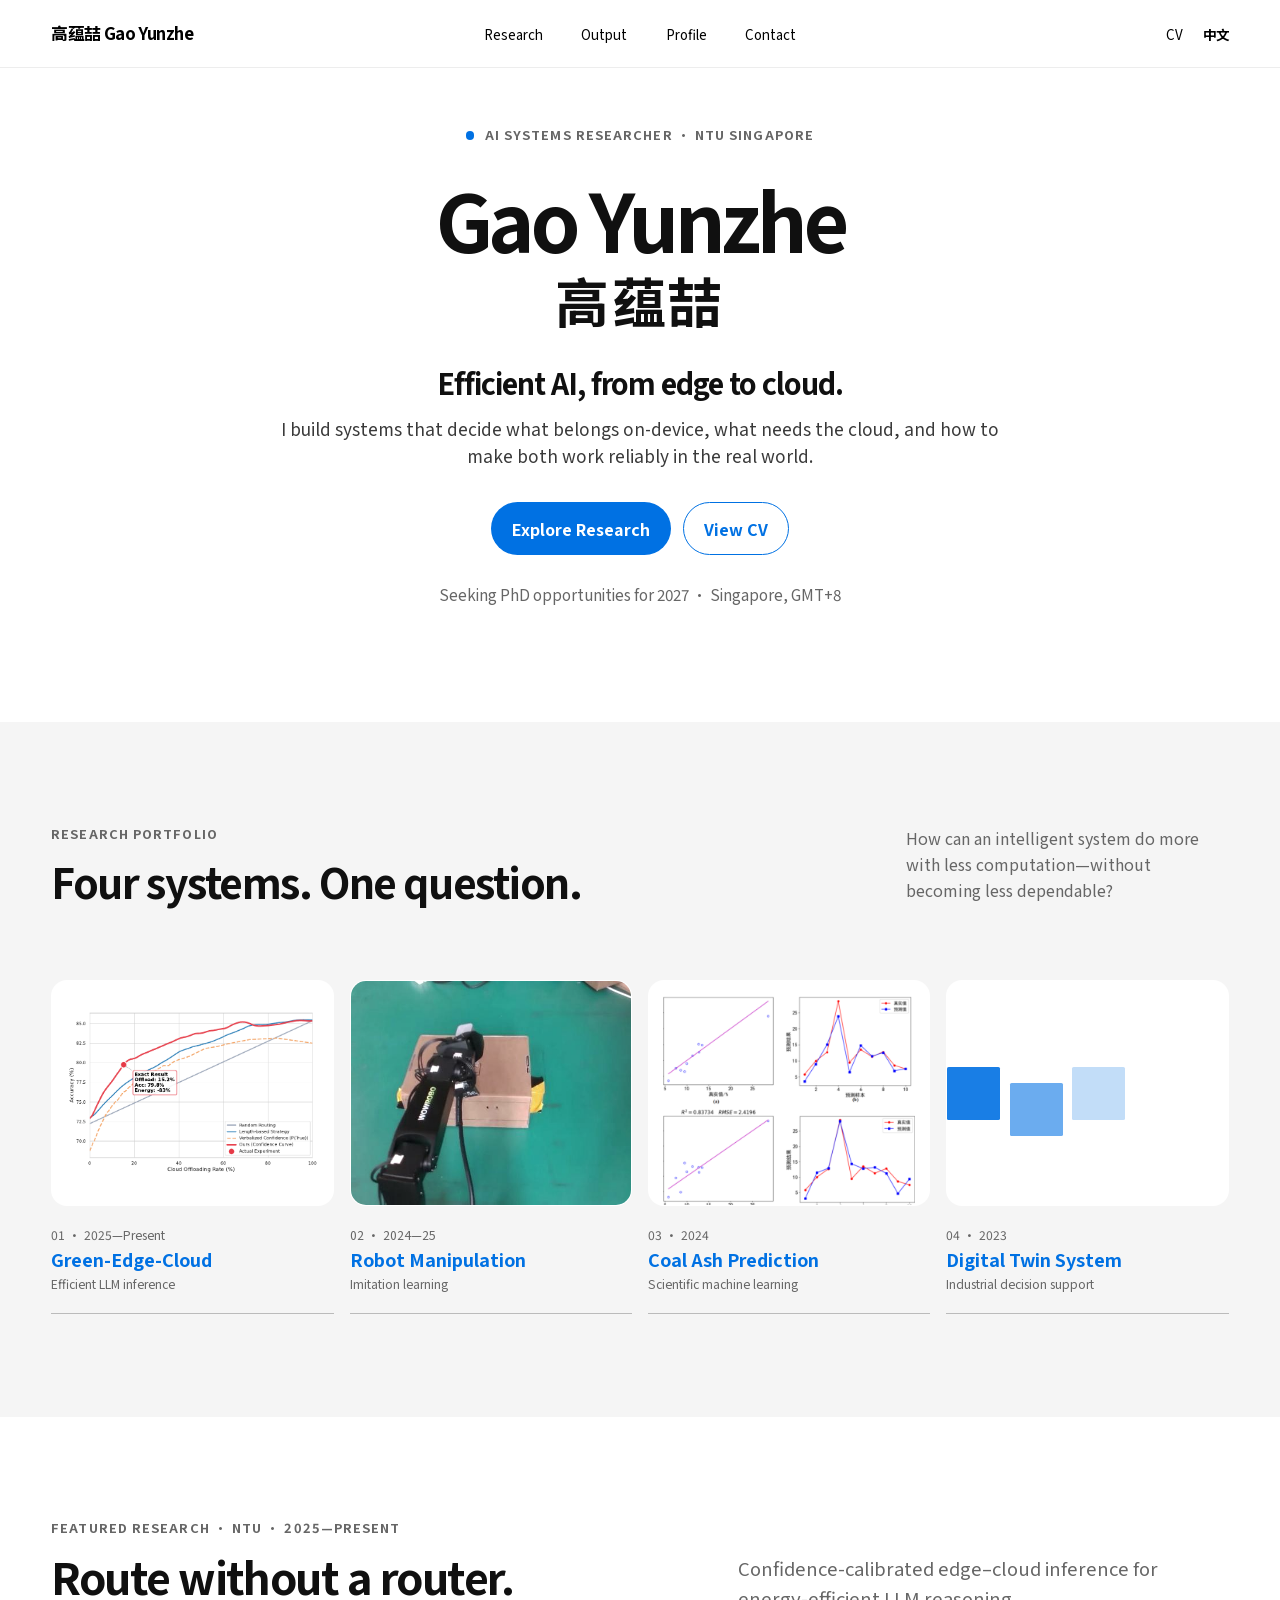
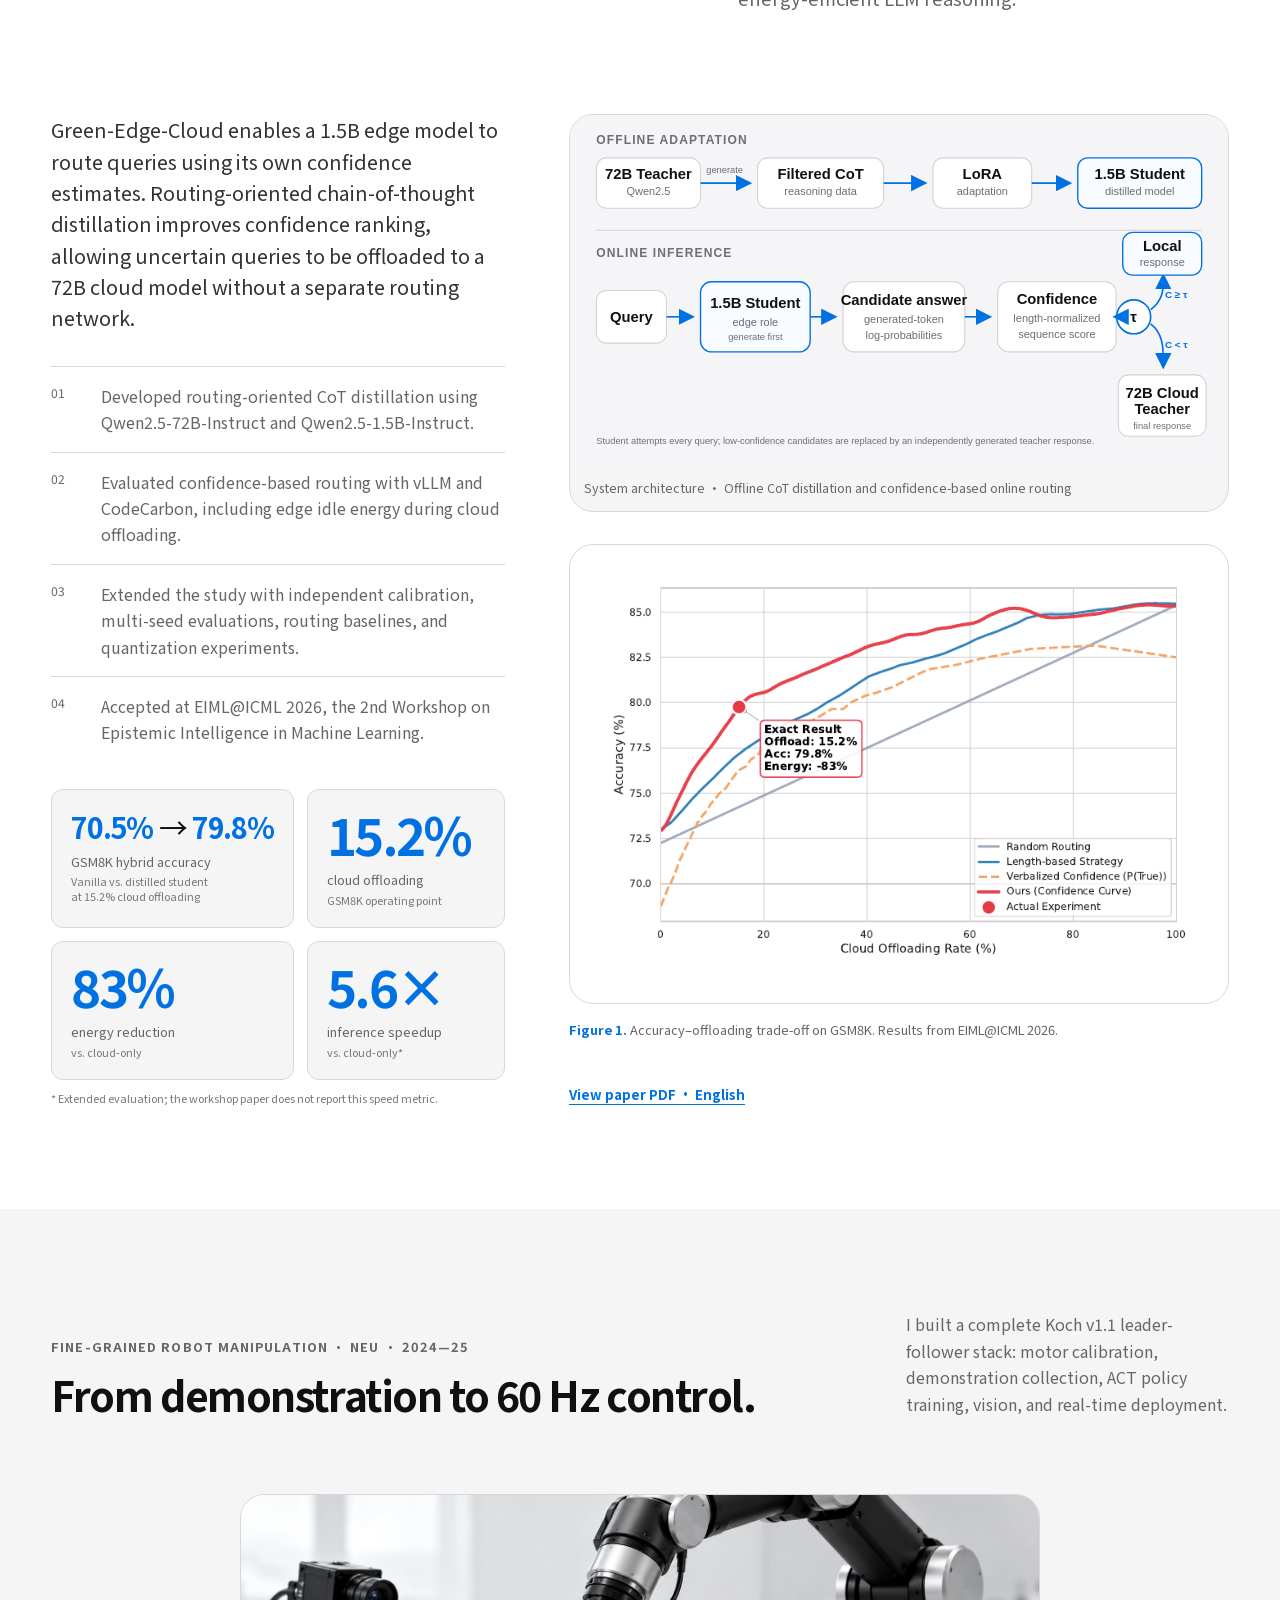
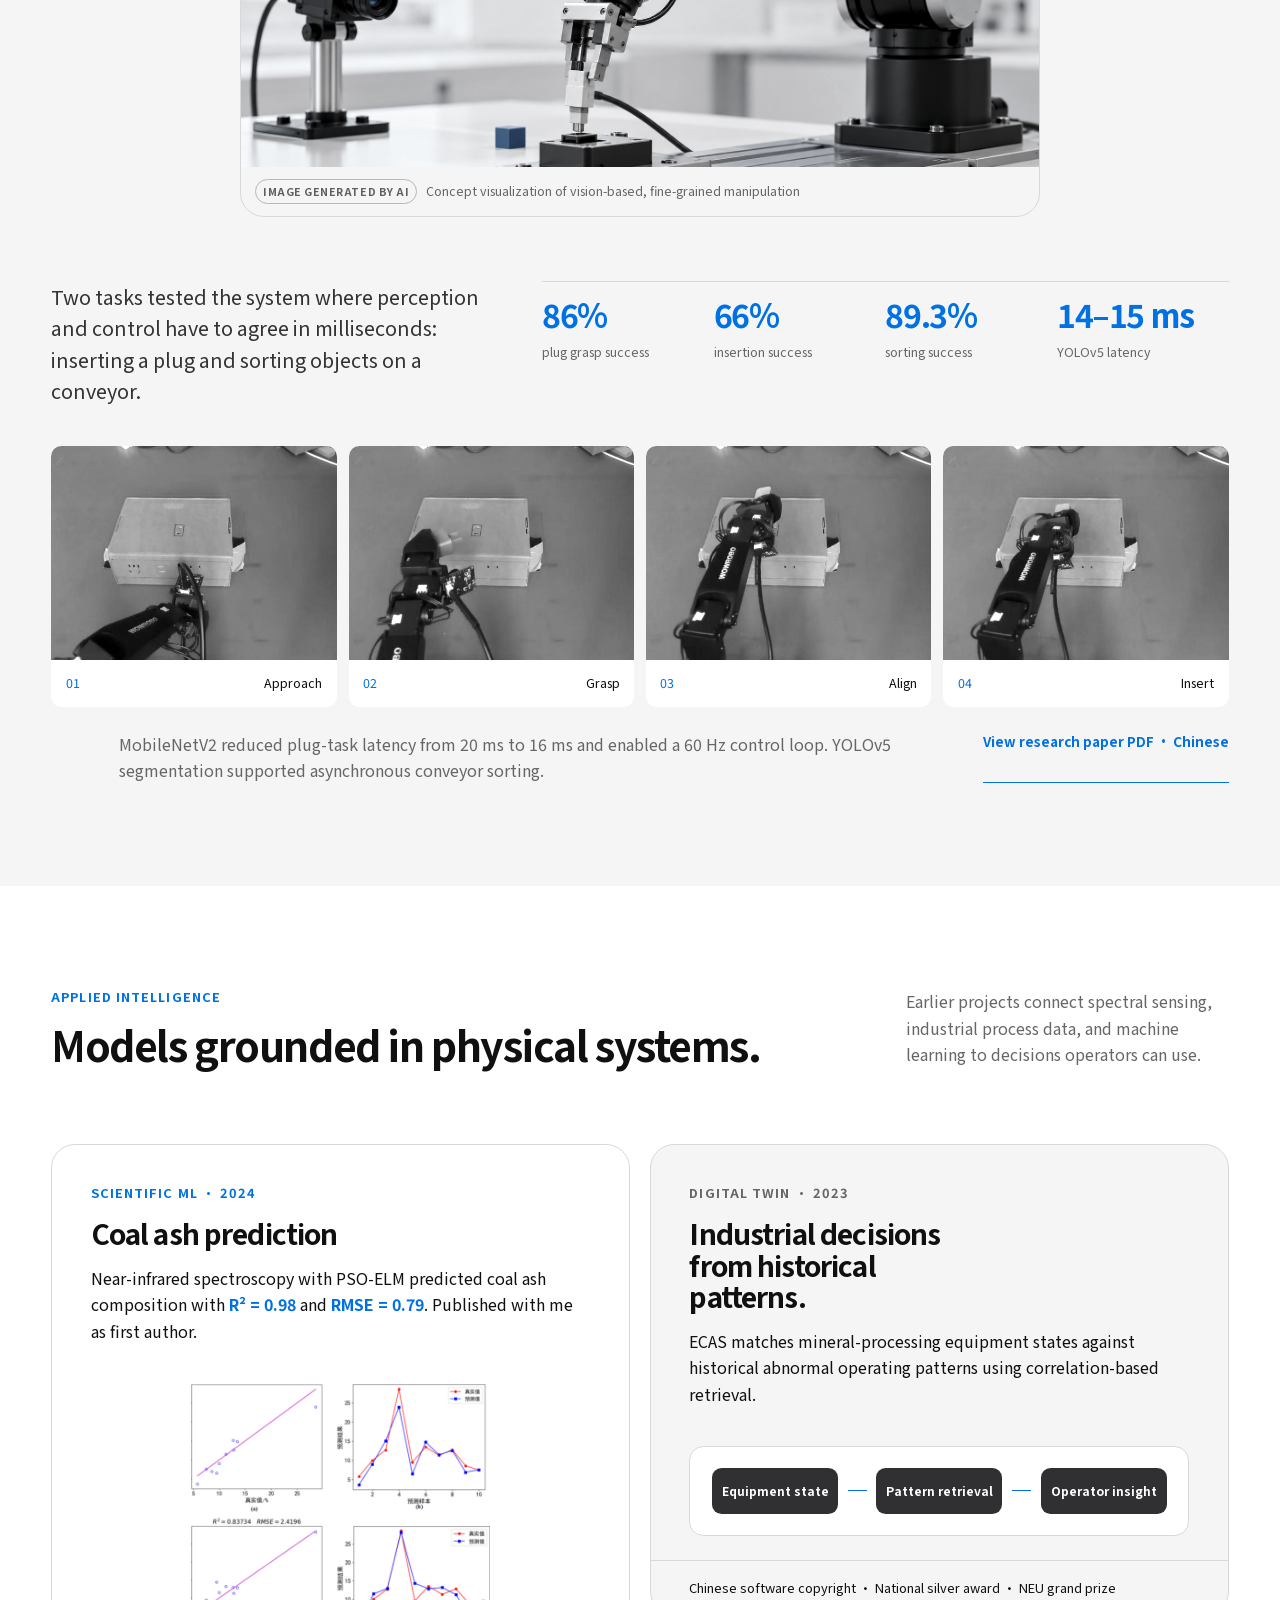
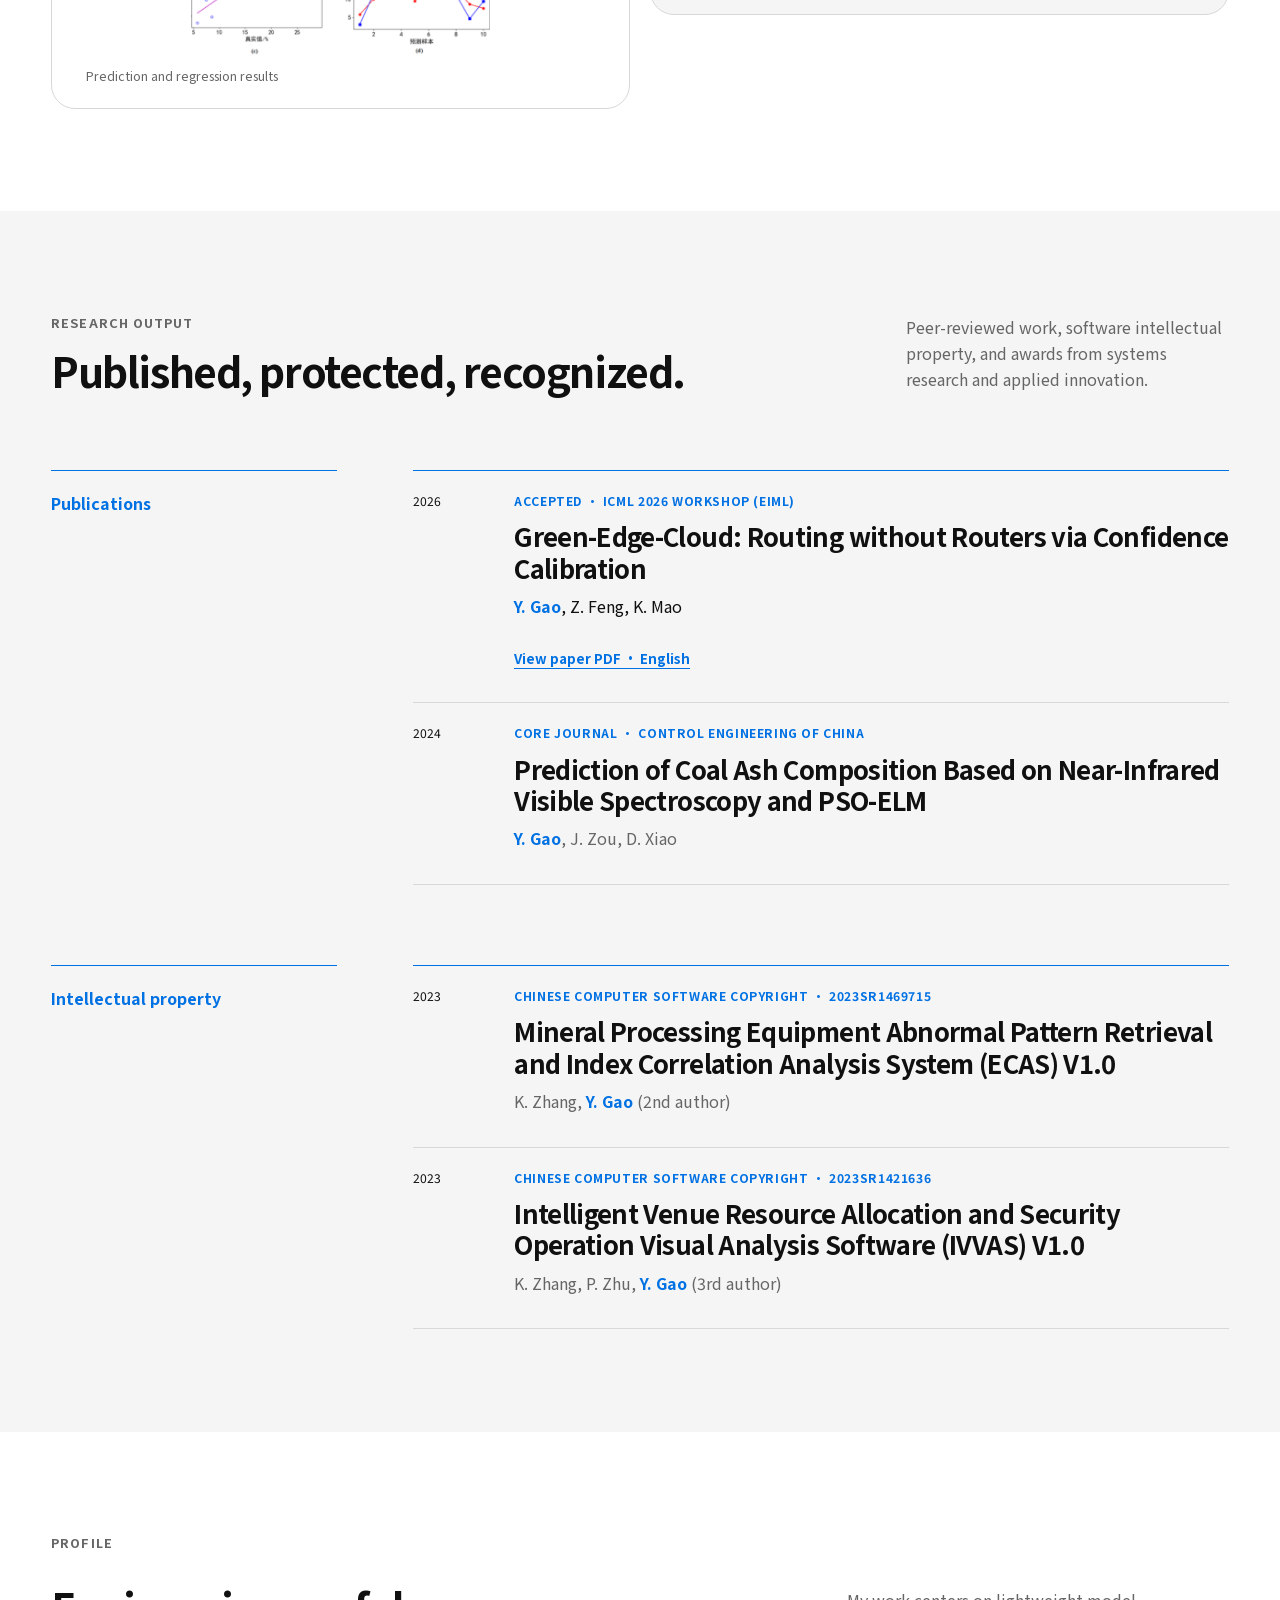
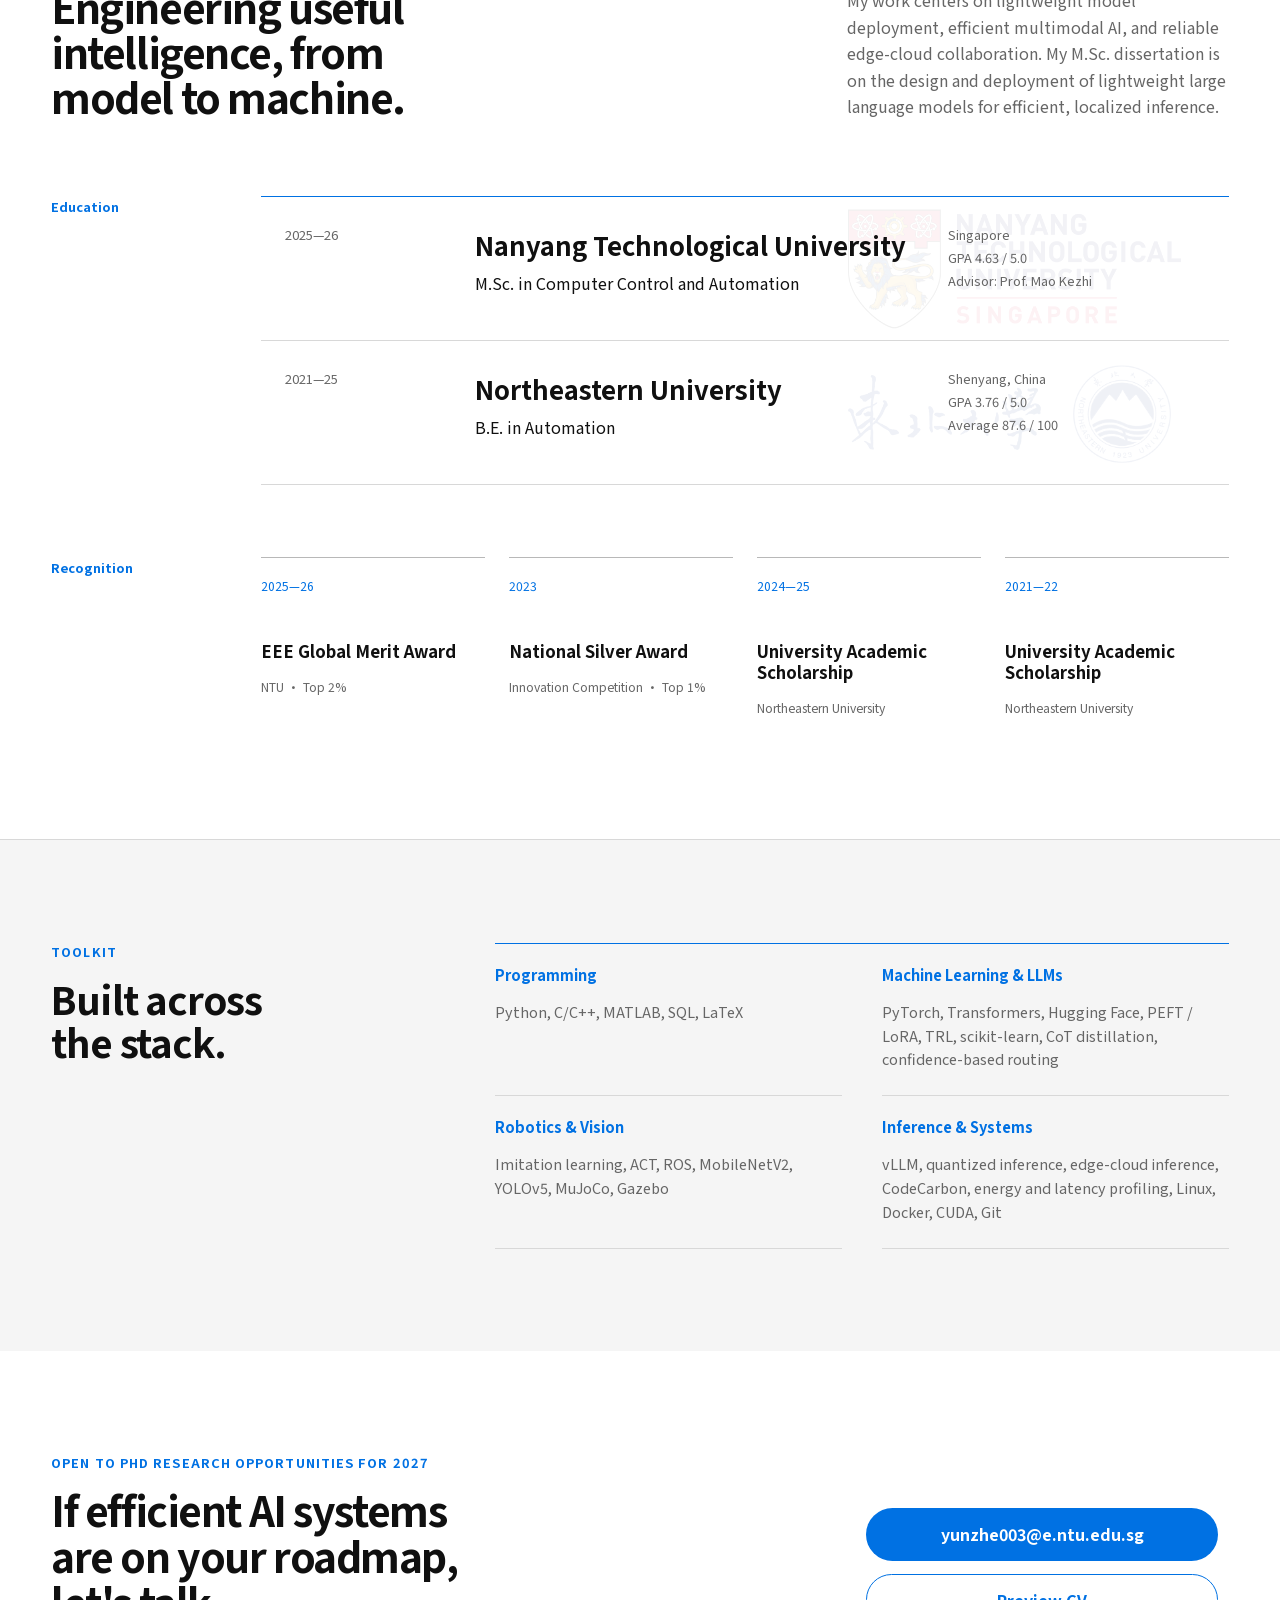
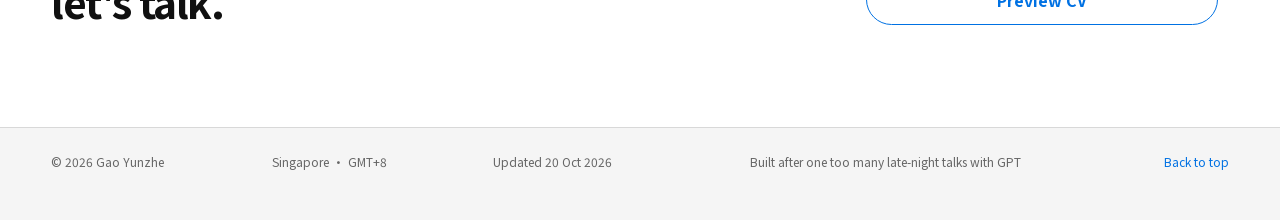
==== commit 4e3ee357: "Add files via upload" ====
--- a/index.html
+++ b/index.html
@@ -8,7 +8,7 @@
     <title>Gao Yunzhe — Efficient AI Systems</title>
     <link rel="icon" href="./assets/favicon.svg?v=2" type="image/svg+xml" />
     <link rel="preload" href="./assets/fonts/SourceHanSansSC-Subset.woff2" as="font" type="font/woff2" crossorigin />
-    <link rel="stylesheet" href="./styles.css?v=20261020-6" />
+    <link rel="stylesheet" href="./styles.css?v=20261020-7" />
     <script src="./script.js?v=20261020-3" defer></script>
   </head>
   <body>
--- a/styles.css
+++ b/styles.css
@@ -68,7 +68,7 @@
 .menu-toggle[aria-expanded="true"] span:last-child { transform: translateY(-0.35rem) rotate(-45deg); }
 
 .hero { background: var(--white); }
-.hero-grid { padding-block: clamp(5.5rem, 9vw, 8rem); }
+.hero-grid { padding: clamp(2.75rem, 4.5vw, 4rem) 0 clamp(5.5rem, 9vw, 8rem); }
 .hero-copy { max-width: 62rem; margin-inline: auto; text-align: center; }
 .hero .eyebrow { margin-bottom: 2.3rem; }
 .live-dot { display: inline-block; width: 0.52rem; height: 0.52rem; margin-right: 0.4rem; border-radius: 50%; background: var(--blue); animation: live-pulse 3.2s ease-in-out infinite; }
@@ -288,7 +288,7 @@
   .mobile-nav:not([hidden]) { display: grid; grid-template-columns: repeat(4, 1fr); gap: 0.5rem; padding: 0.85rem var(--page-x) 1rem; border-top: 1px solid rgba(0, 0, 0, 0.06); background: rgba(255, 255, 255, 0.96); }
   .mobile-nav a { padding: 0.45rem 0.3rem; color: #000000; text-align: center; font-size: 0.82rem; font-weight: 700; }
   .mobile-nav a:hover { color: var(--blue); }
-  .hero-grid { padding-block: 4.5rem 5.5rem; }
+  .hero-grid { padding: 3rem 0 5.5rem; }
   .hero .eyebrow { margin-bottom: 1.9rem; }
   .hero h1 { max-width: none; font-size: clamp(3rem, 14vw, 4.2rem); line-height: 1; }
   .hero-name-cn { margin-top: 0.65rem; font-size: clamp(2.35rem, 10.5vw, 3rem); }
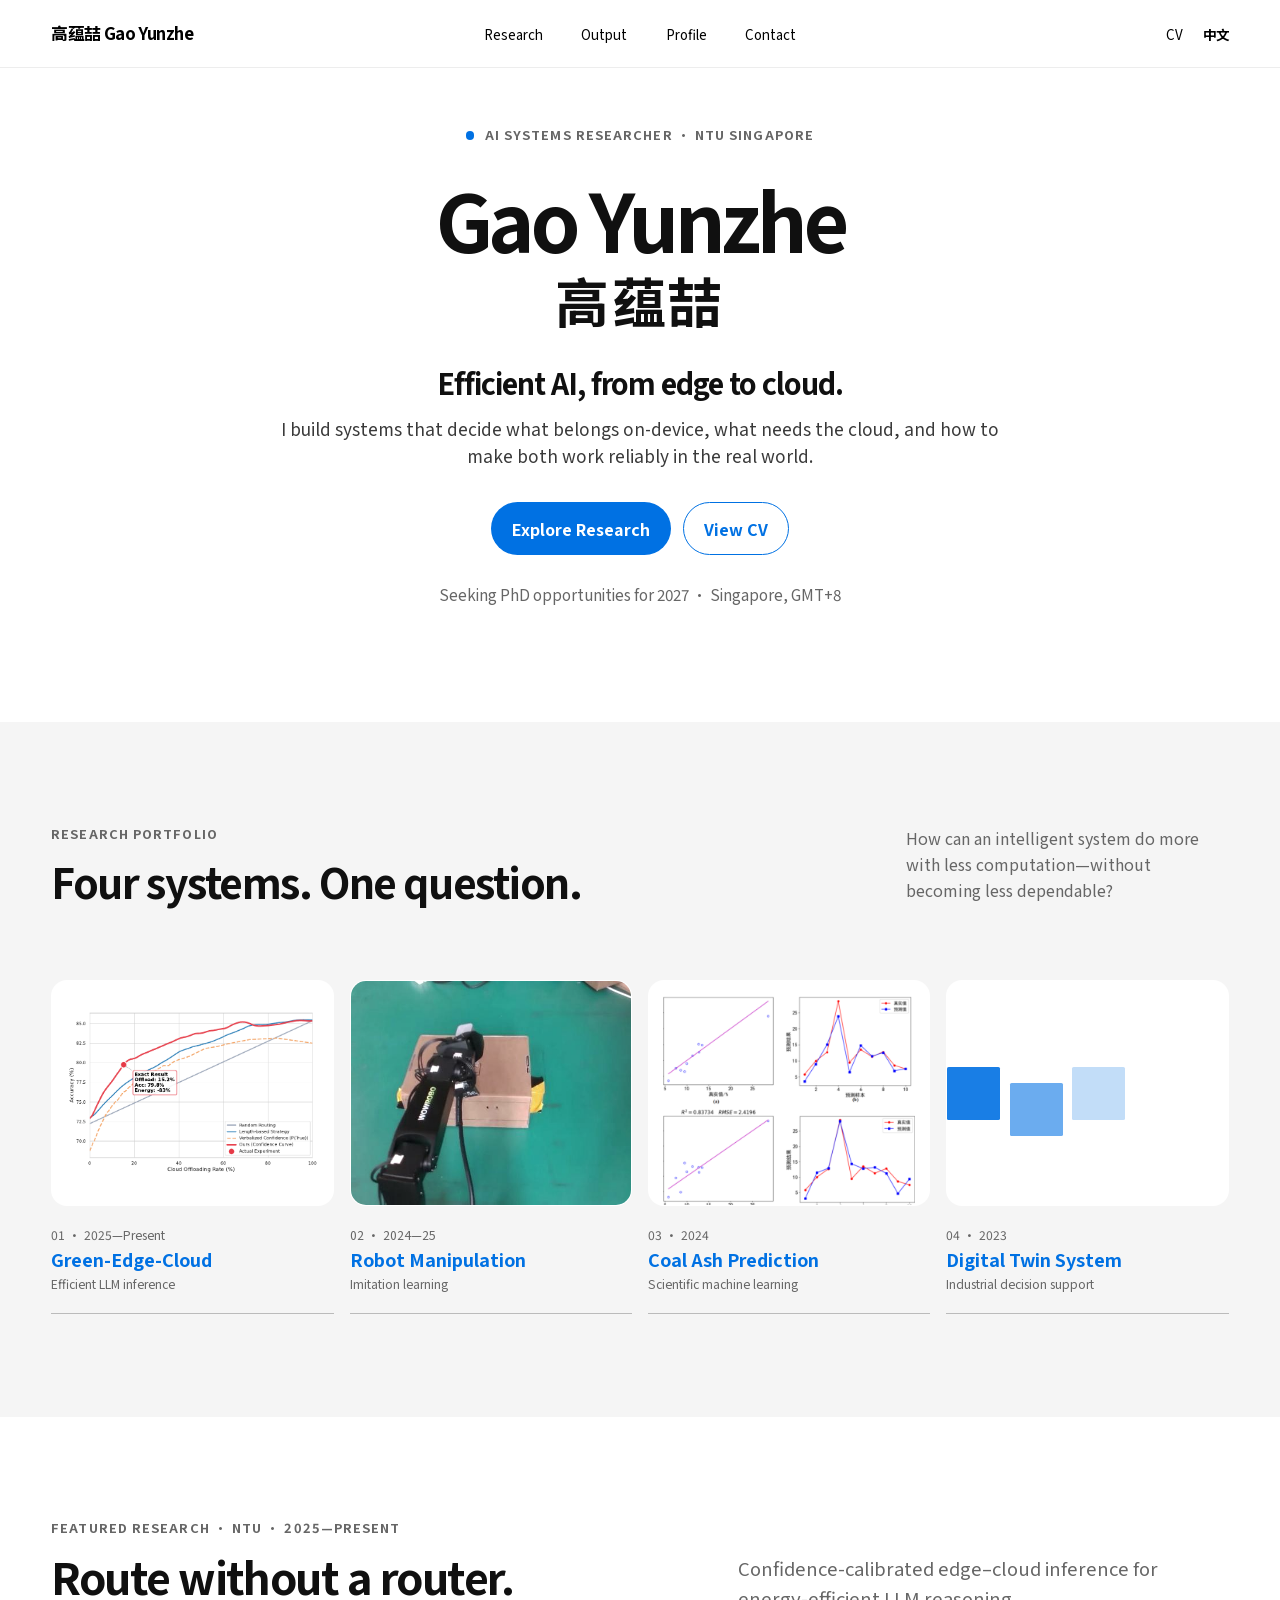
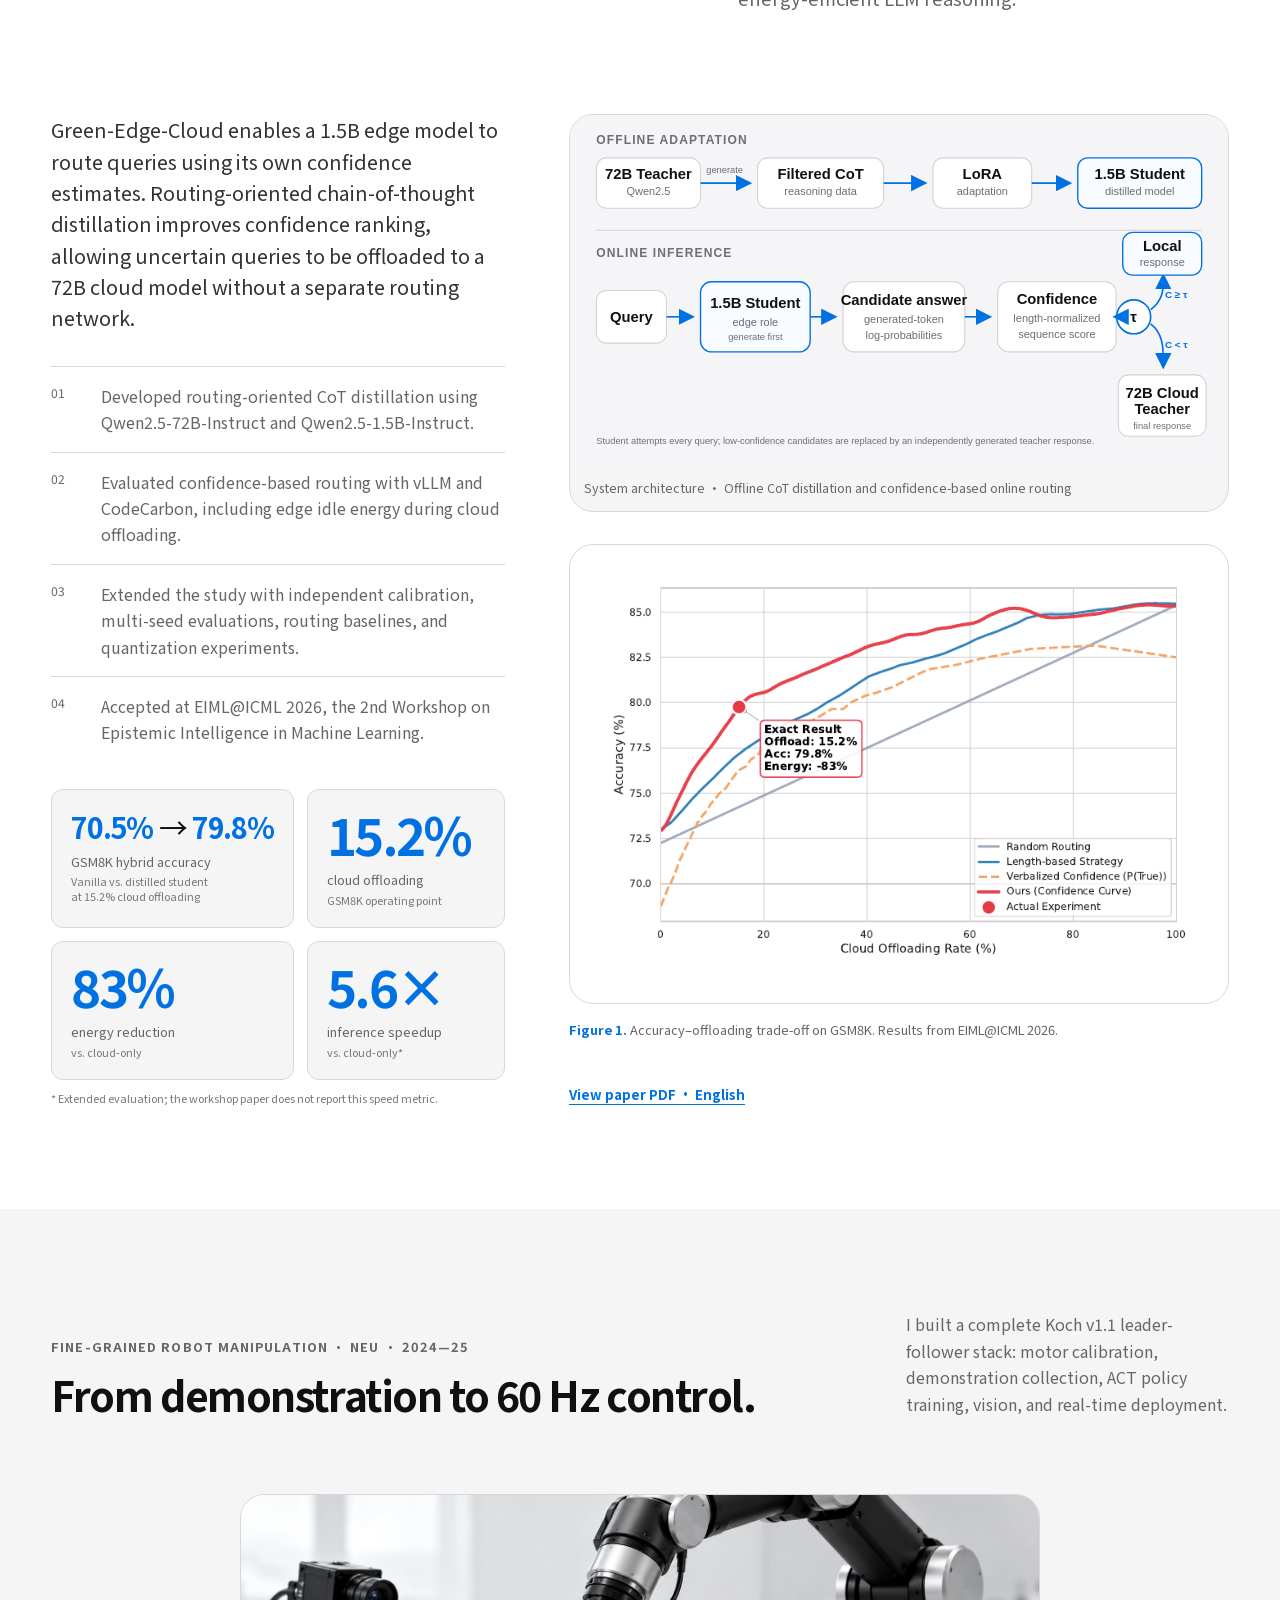
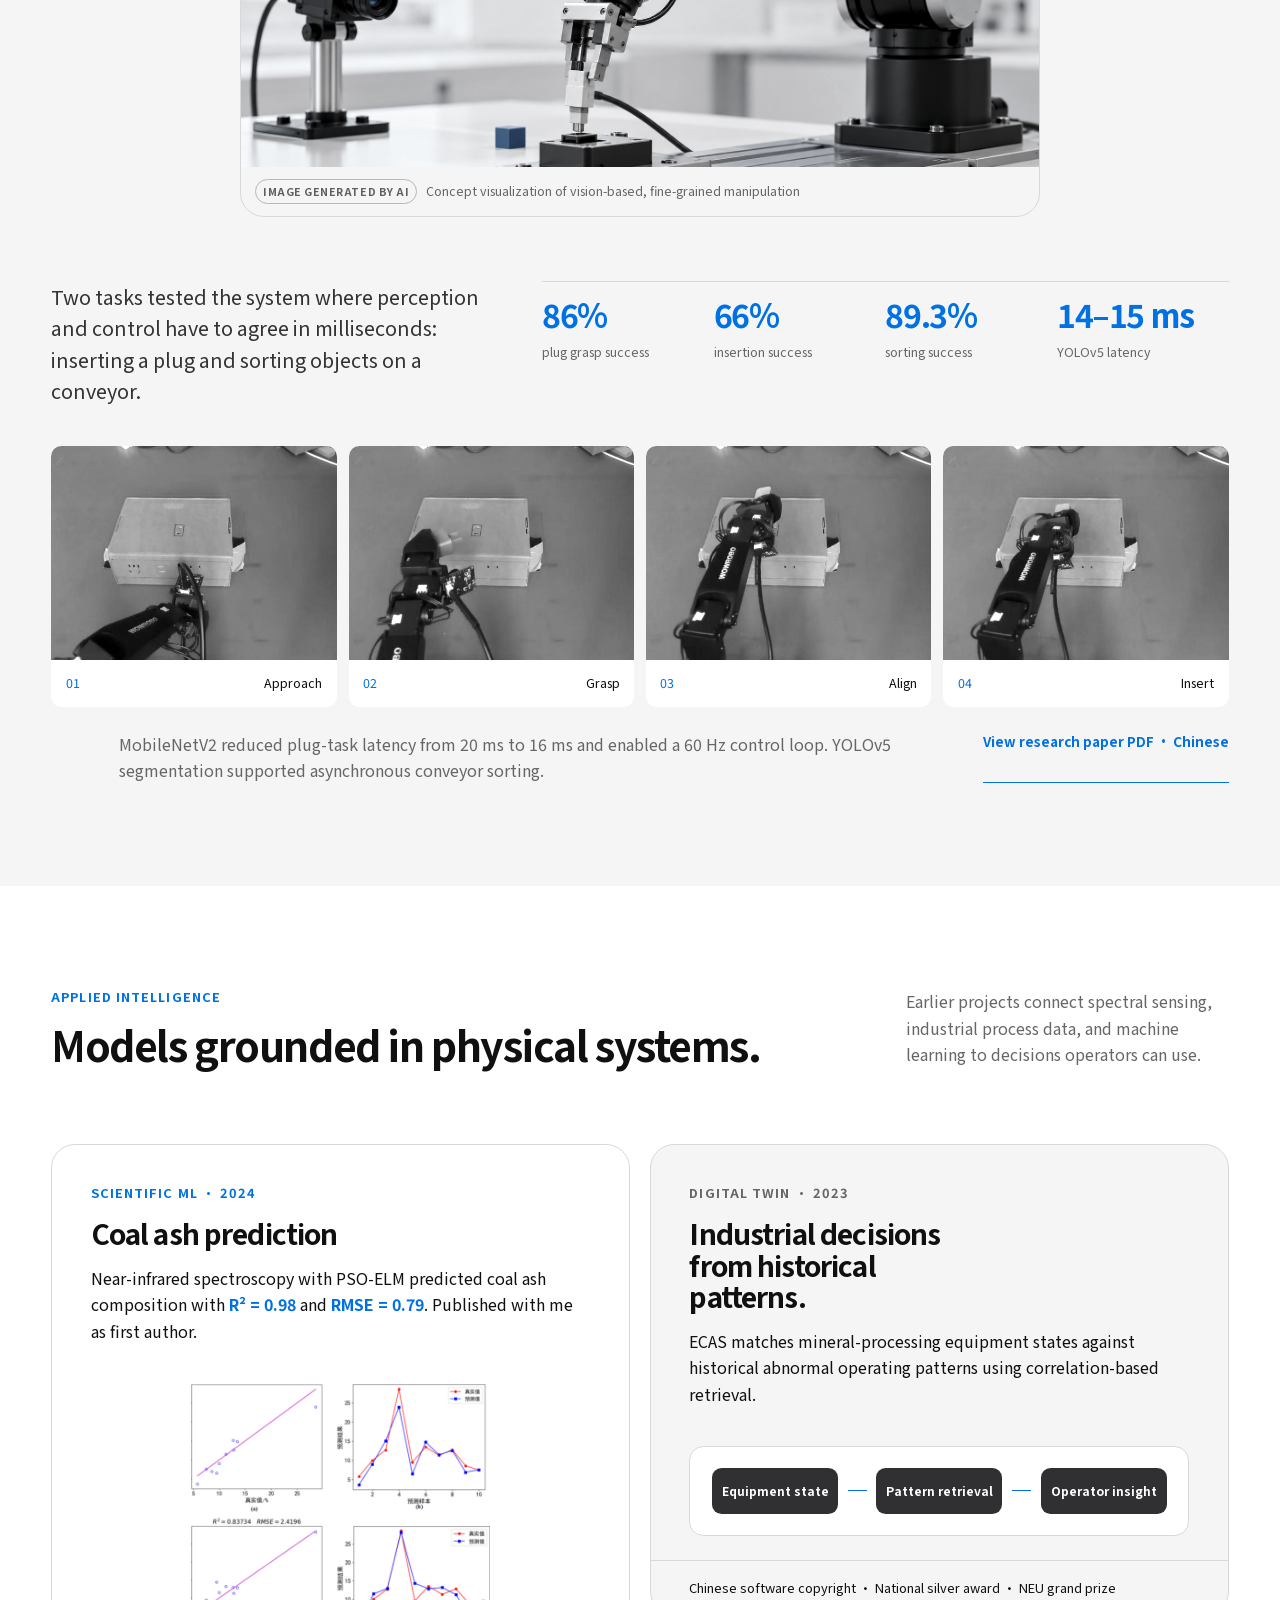
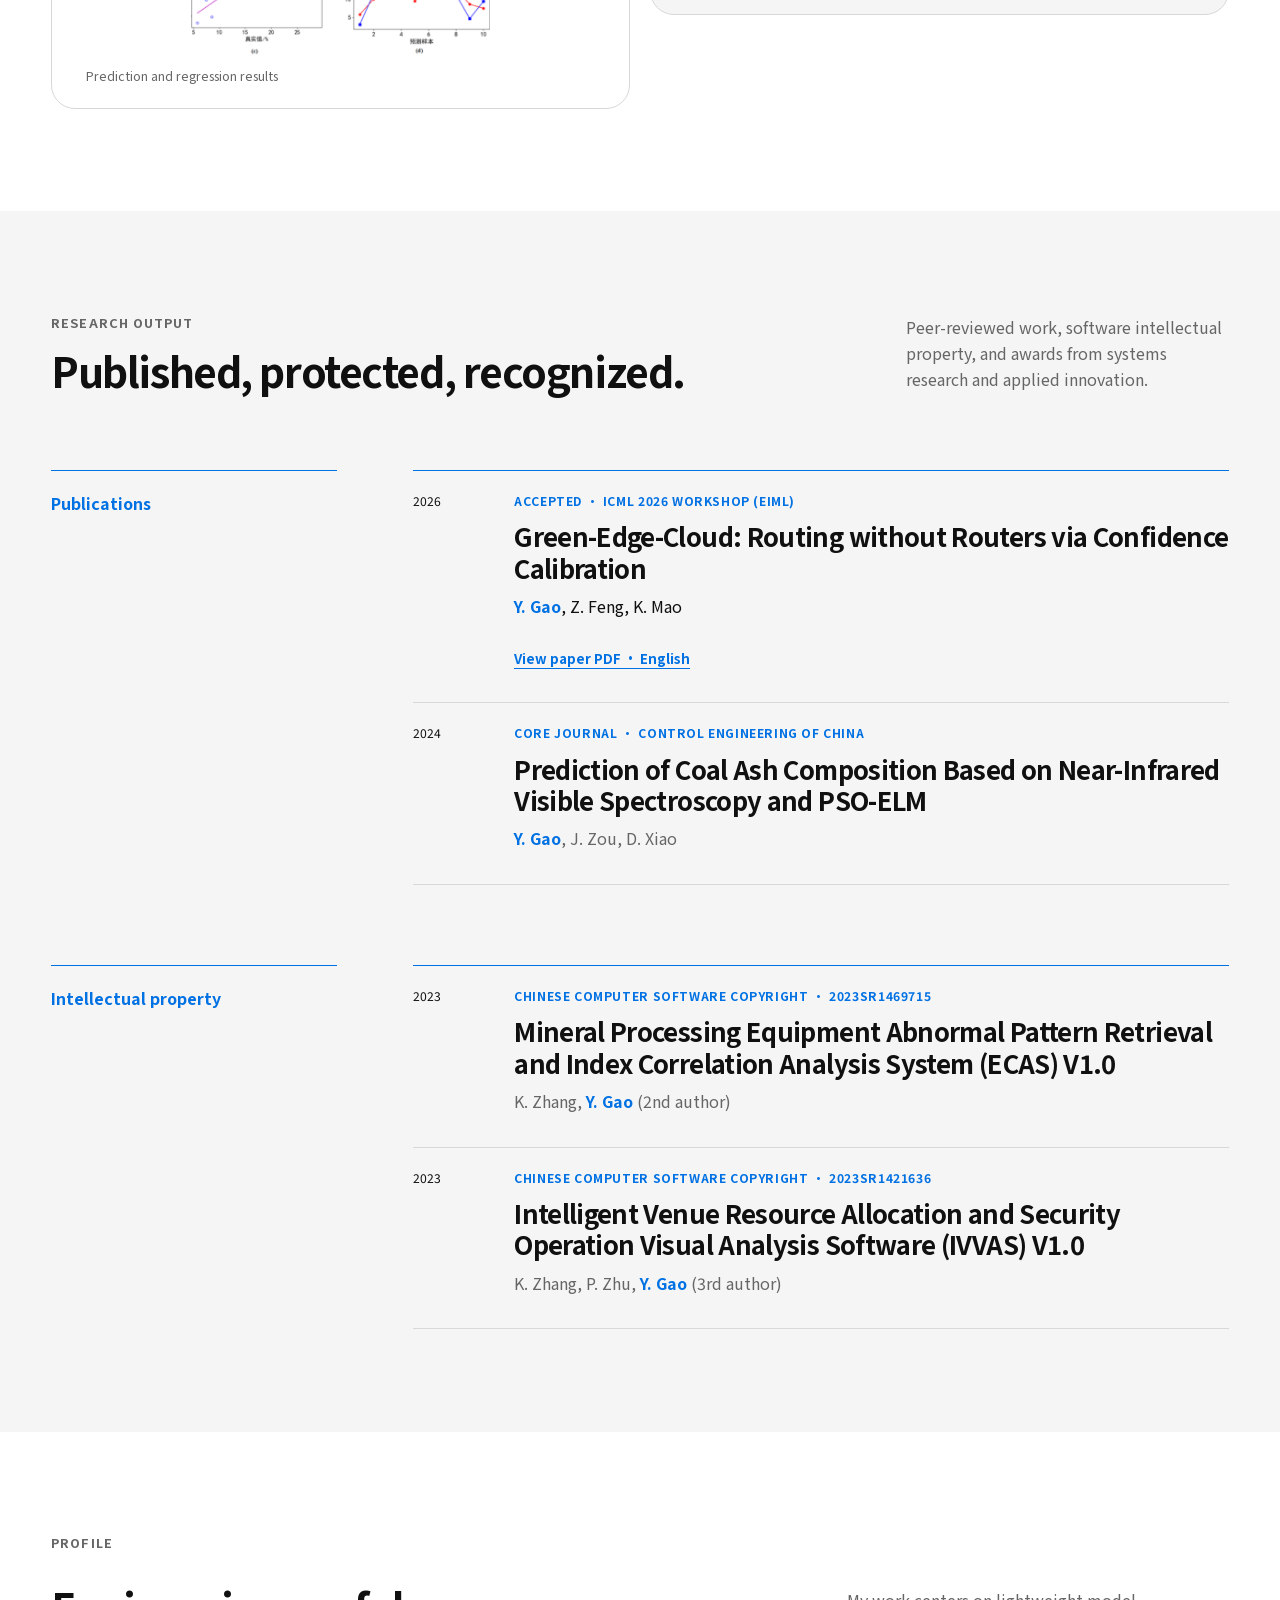
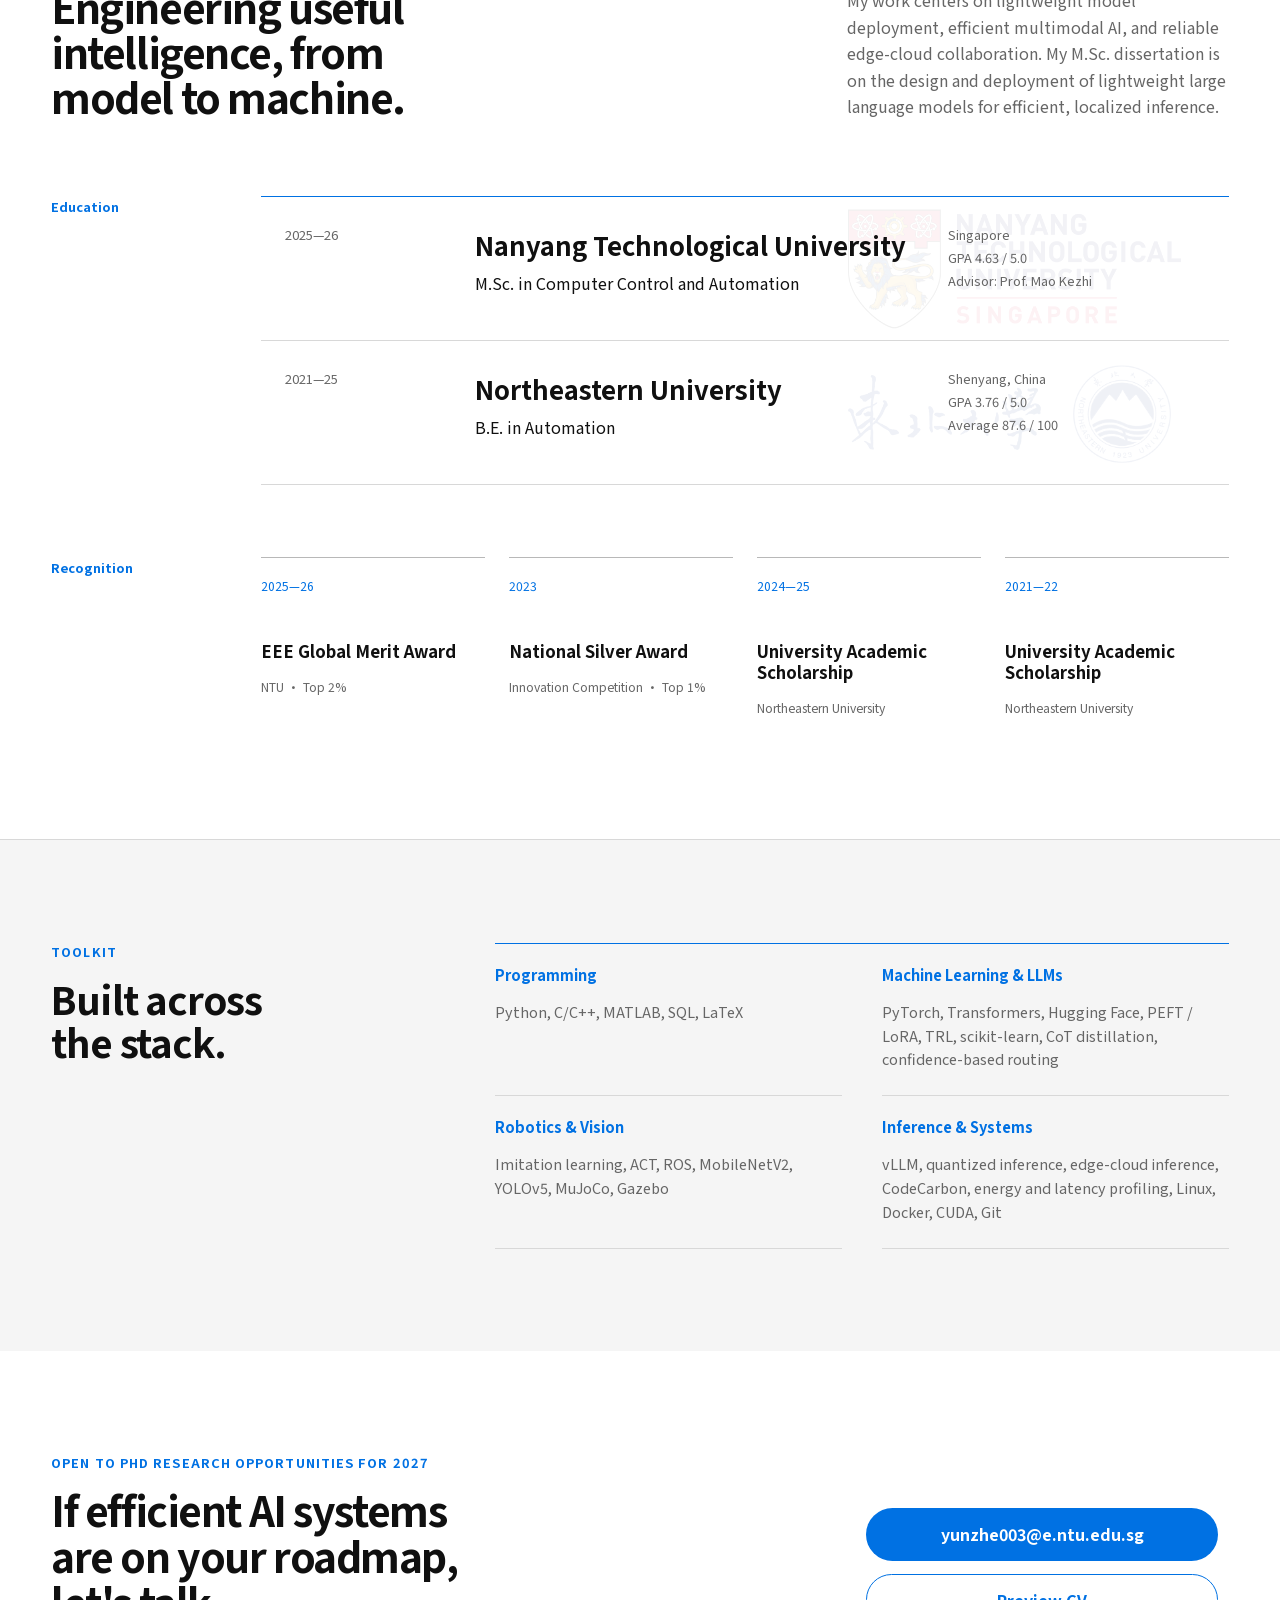
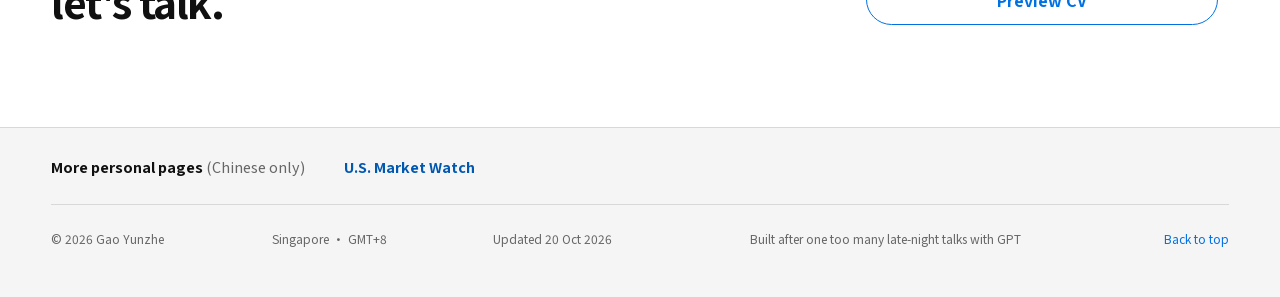
==== commit 242998ff: "Add files via upload" ====
--- a/index.html
+++ b/index.html
@@ -8,7 +8,7 @@
     <title>Gao Yunzhe — Efficient AI Systems</title>
     <link rel="icon" href="./assets/favicon.svg?v=2" type="image/svg+xml" />
     <link rel="preload" href="./assets/fonts/SourceHanSansSC-Subset.woff2" as="font" type="font/woff2" crossorigin />
-    <link rel="stylesheet" href="./styles.css?v=20261020-7" />
+    <link rel="stylesheet" href="./styles.css?v=20261124-2" />
     <script src="./script.js?v=20261020-3" defer></script>
   </head>
   <body>
@@ -101,7 +101,21 @@
       <section class="contact section-pad" id="contact" aria-labelledby="contact-title"><div class="shell contact-grid"><div><p class="eyebrow">Open to PhD research opportunities for 2027</p><h2 id="contact-title">If efficient AI systems are on your roadmap, let's talk.</h2></div><div class="contact-links"><a class="button button-white" href="mailto:yunzhe003@e.ntu.edu.sg">yunzhe003@e.ntu.edu.sg</a><button class="button button-quiet" type="button" data-open-cv>Preview CV</button></div></div></section>
     </main>
 
-    <footer class="site-footer"><div class="shell footer-grid"><p>© <span data-current-year></span> Gao Yunzhe</p><p>Singapore · GMT+8</p><p>Updated 20 Oct 2026</p><p class="footer-gpt">Built after one too many late-night talks with GPT</p><a href="#top">Back to top</a></div></footer>
+    <footer class="site-footer">
+      <div class="shell">
+        <nav class="footer-nav" aria-labelledby="footer-nav-title">
+          <h2 id="footer-nav-title">More personal pages <span class="footer-nav-language">(Chinese only)</span></h2>
+          <a href="https://yunzhegao.github.io/market/" hreflang="zh-CN">U.S. Market Watch</a>
+        </nav>
+        <div class="footer-grid">
+          <p>© <span data-current-year></span> Gao Yunzhe</p>
+          <p>Singapore · GMT+8</p>
+          <p>Updated 20 Oct 2026</p>
+          <p class="footer-gpt">Built after one too many late-night talks with GPT</p>
+          <a href="#top">Back to top</a>
+        </div>
+      </div>
+    </footer>
     <dialog class="cv-dialog" data-cv-dialog aria-labelledby="cv-dialog-title"><div class="dialog-header"><p id="cv-dialog-title"><strong>Curriculum Vitae</strong> · PDF</p><button class="dialog-close" type="button" data-close-cv>Close ×</button></div><iframe src="./CV_Gao_Yunzhe_NTU.pdf" title="Gao Yunzhe curriculum vitae" loading="lazy"></iframe><a class="dialog-download" href="./CV_Gao_Yunzhe_NTU.pdf" download>Download PDF</a></dialog>
   </body>
 </html>
--- a/styles.css
+++ b/styles.css
@@ -247,7 +247,25 @@
 .contact-text:hover { color: var(--blue-dark); }
 
 .site-footer { border-top: 1px solid var(--line); background: var(--canvas); color: var(--muted); }
-.footer-grid { display: grid; grid-template-columns: 0.85fr 0.85fr 1fr 1.65fr auto; gap: 1rem; padding-block: 1.5rem 3rem; font-size: 0.75rem; }
+.footer-nav {
+  display: flex;
+  flex-wrap: wrap;
+  align-items: center;
+  gap: 0 clamp(1.25rem, 3vw, 2.5rem);
+  padding-block: clamp(0.55rem, 1.5vw, 1rem);
+  font-size: 0.9rem;
+}
+.footer-nav h2 { margin: 0; color: var(--ink); font-size: inherit; }
+.footer-nav-language { color: var(--muted); font-weight: 400; }
+.footer-nav a {
+  display: inline-flex;
+  align-items: center;
+  min-height: 2.75rem;
+  color: var(--blue-dark);
+  font-weight: 700;
+}
+.footer-nav a:hover { text-decoration: underline; text-underline-offset: 0.2em; }
+.footer-grid { display: grid; grid-template-columns: 0.85fr 0.85fr 1fr 1.65fr auto; gap: 1rem; padding-block: 1.5rem 3rem; border-top: 1px solid var(--line); font-size: 0.75rem; }
 .footer-grid p { margin: 0; }
 .footer-grid a { justify-self: end; color: var(--blue); }
 .footer-grid a:hover { color: var(--blue-dark); }
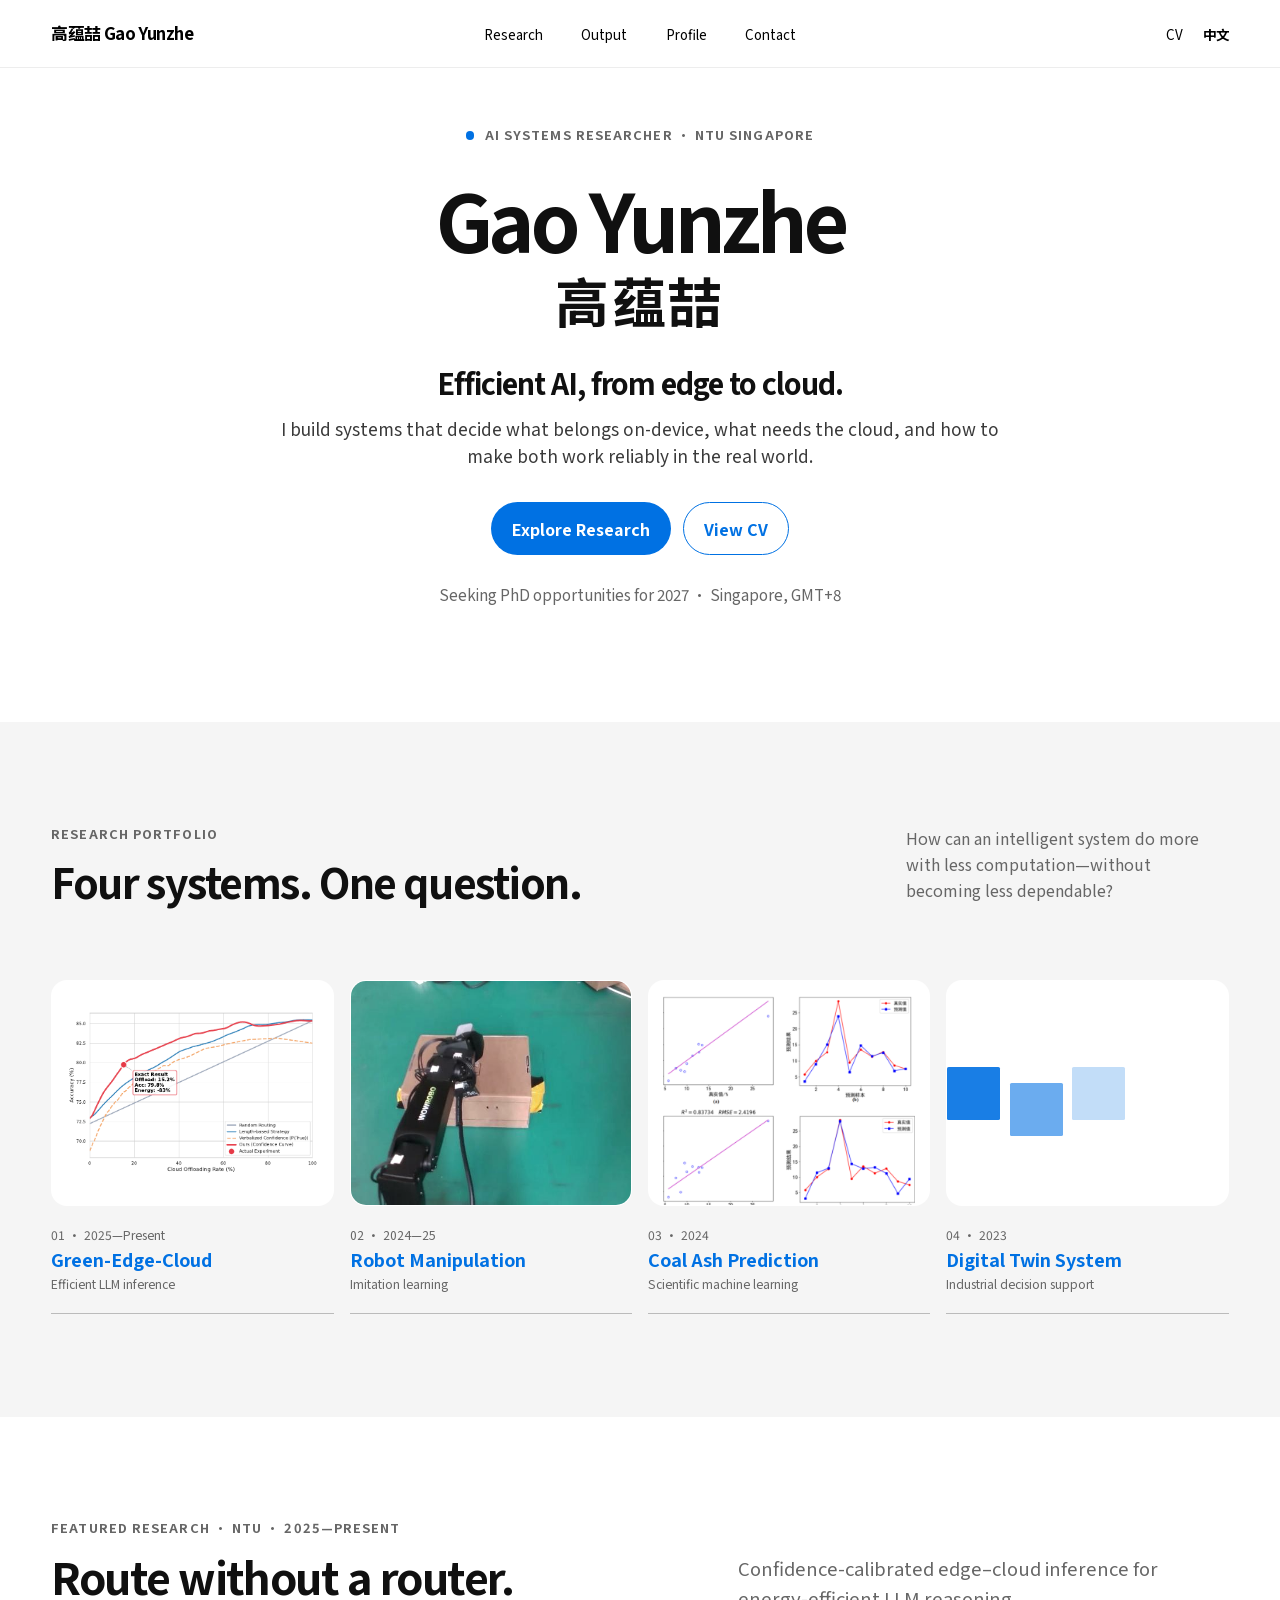
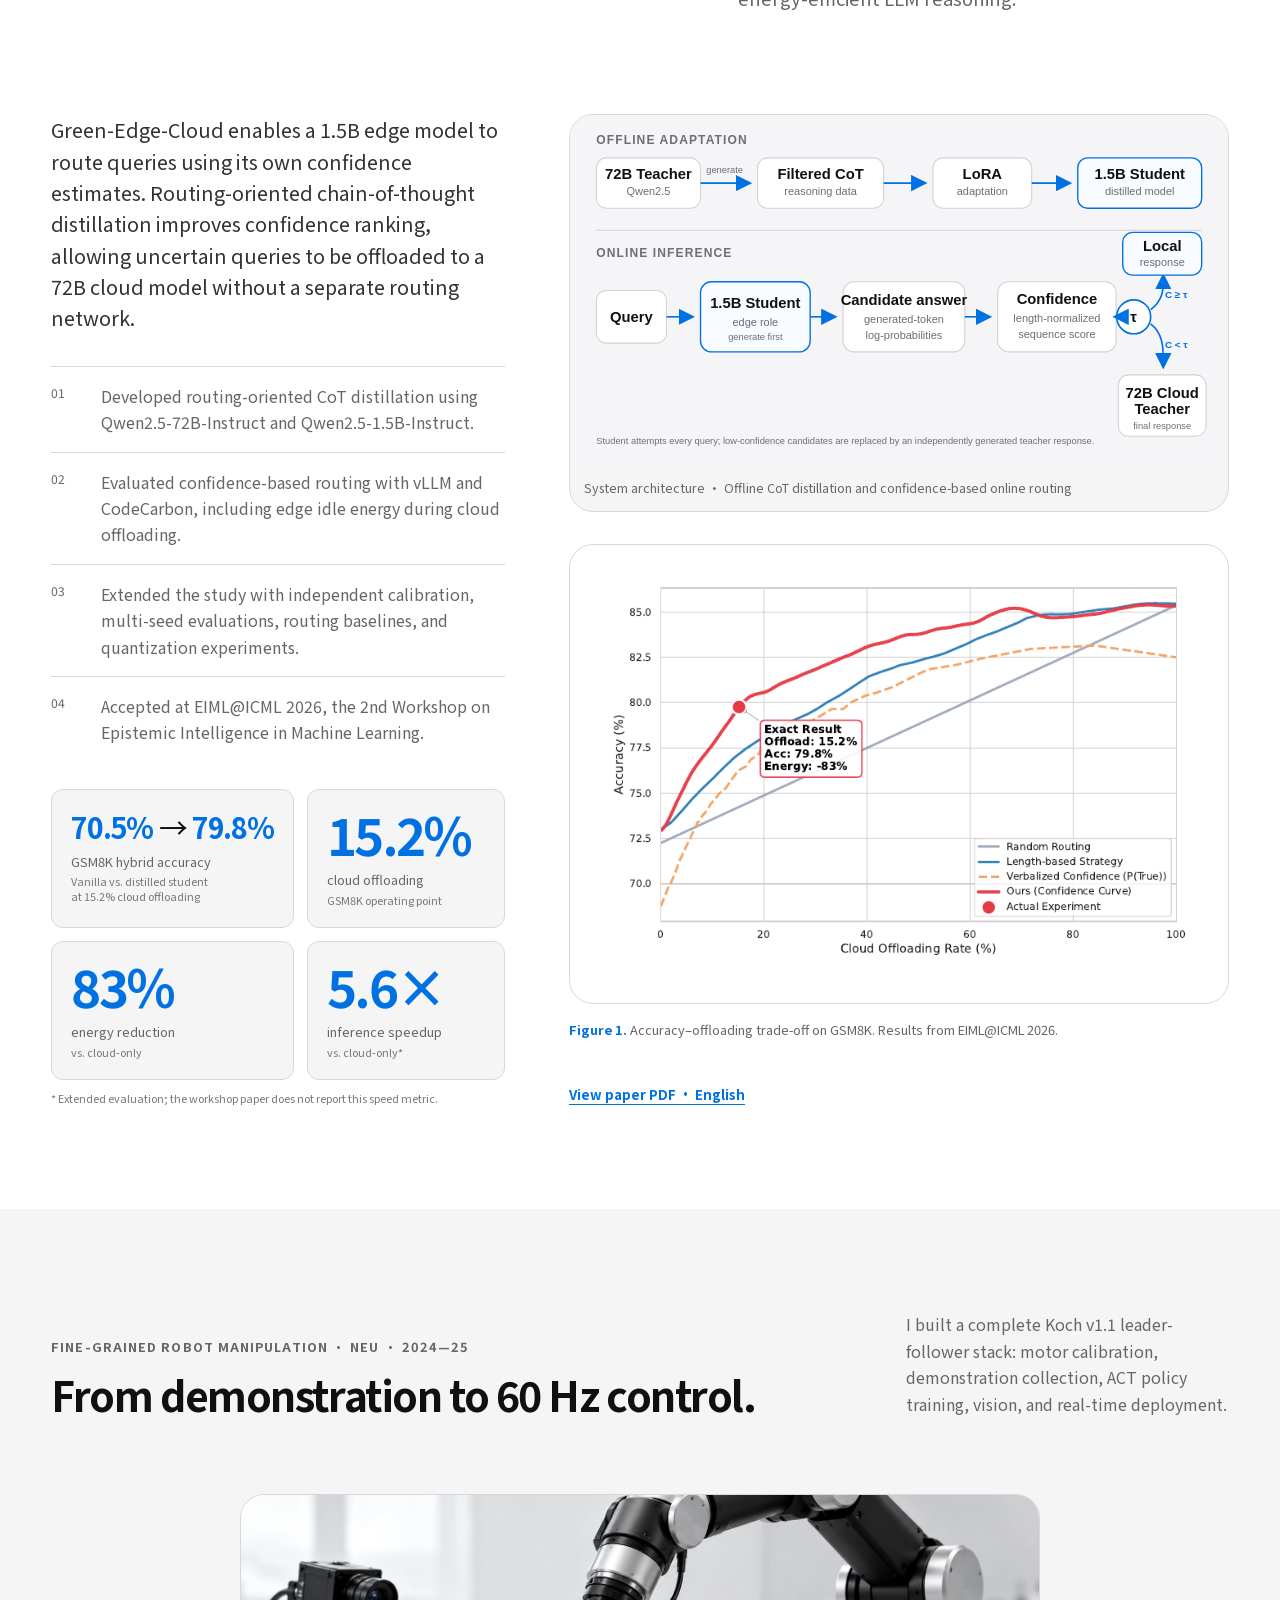
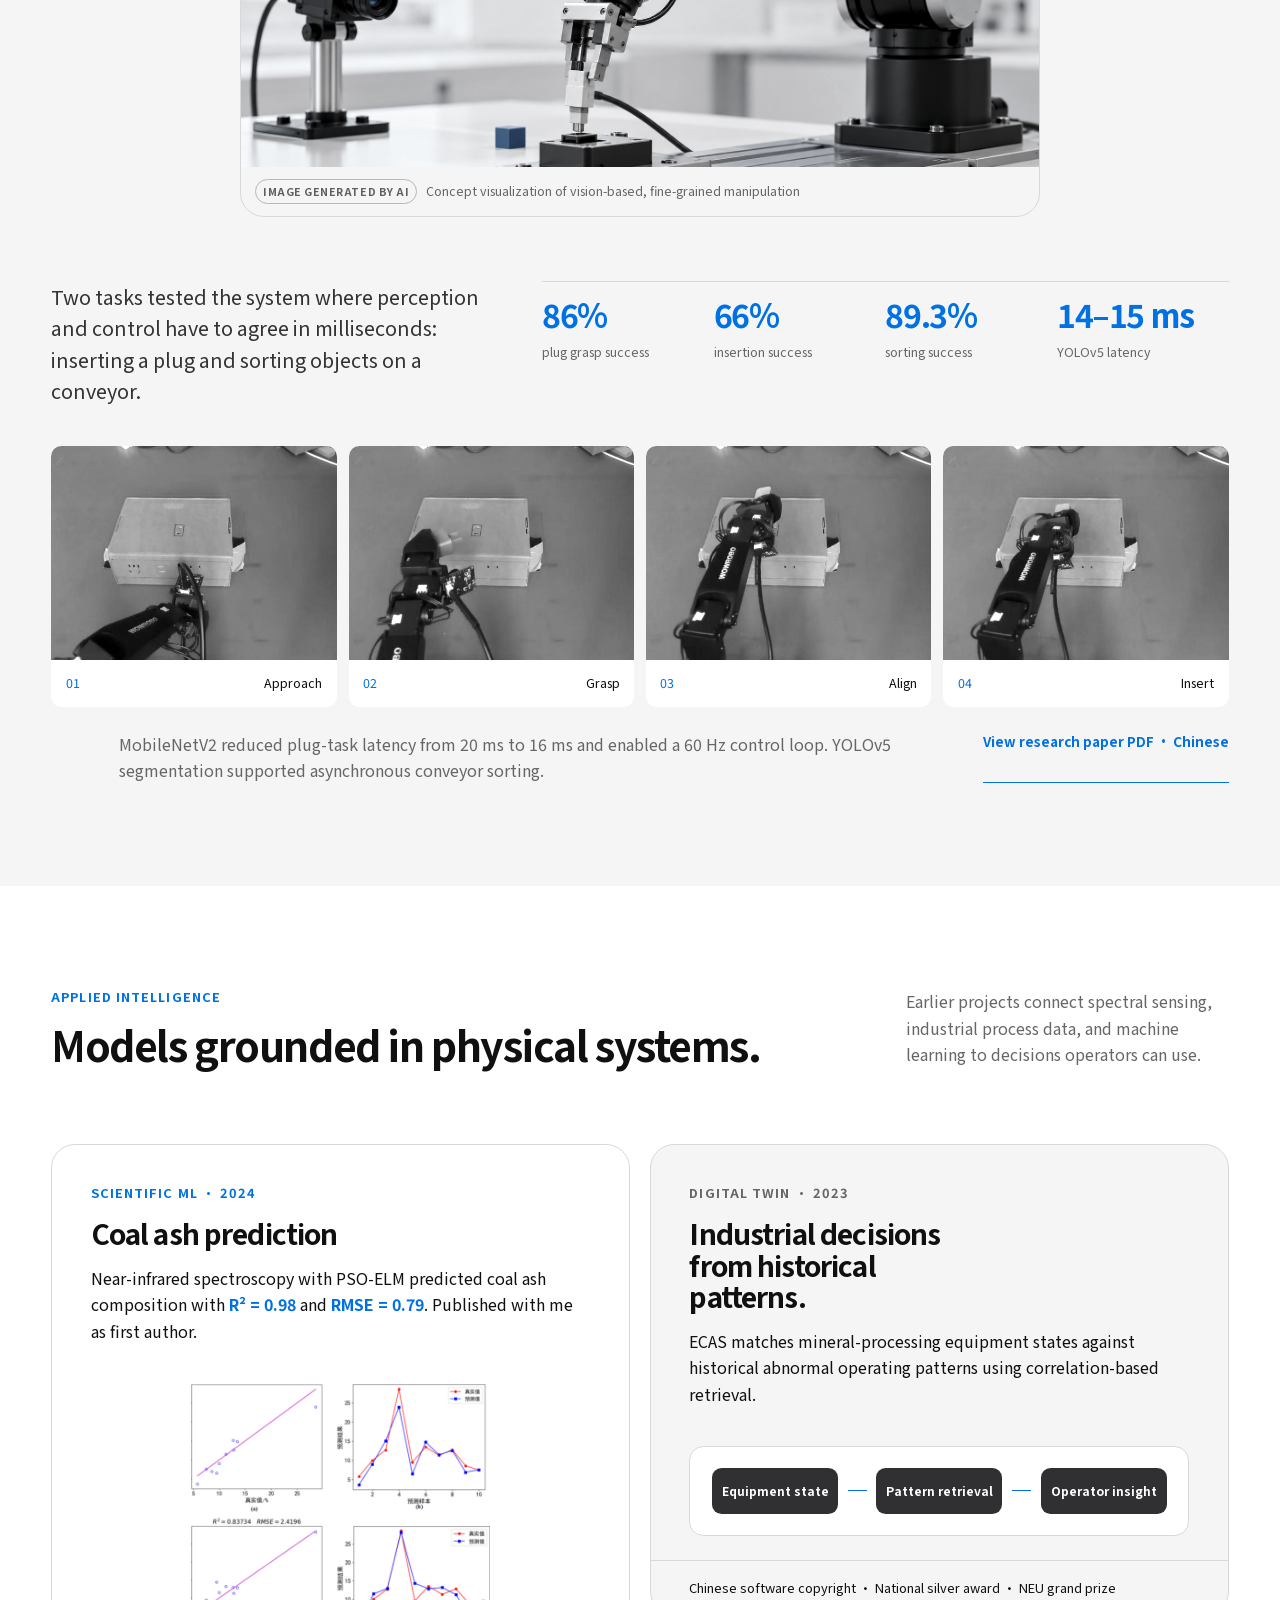
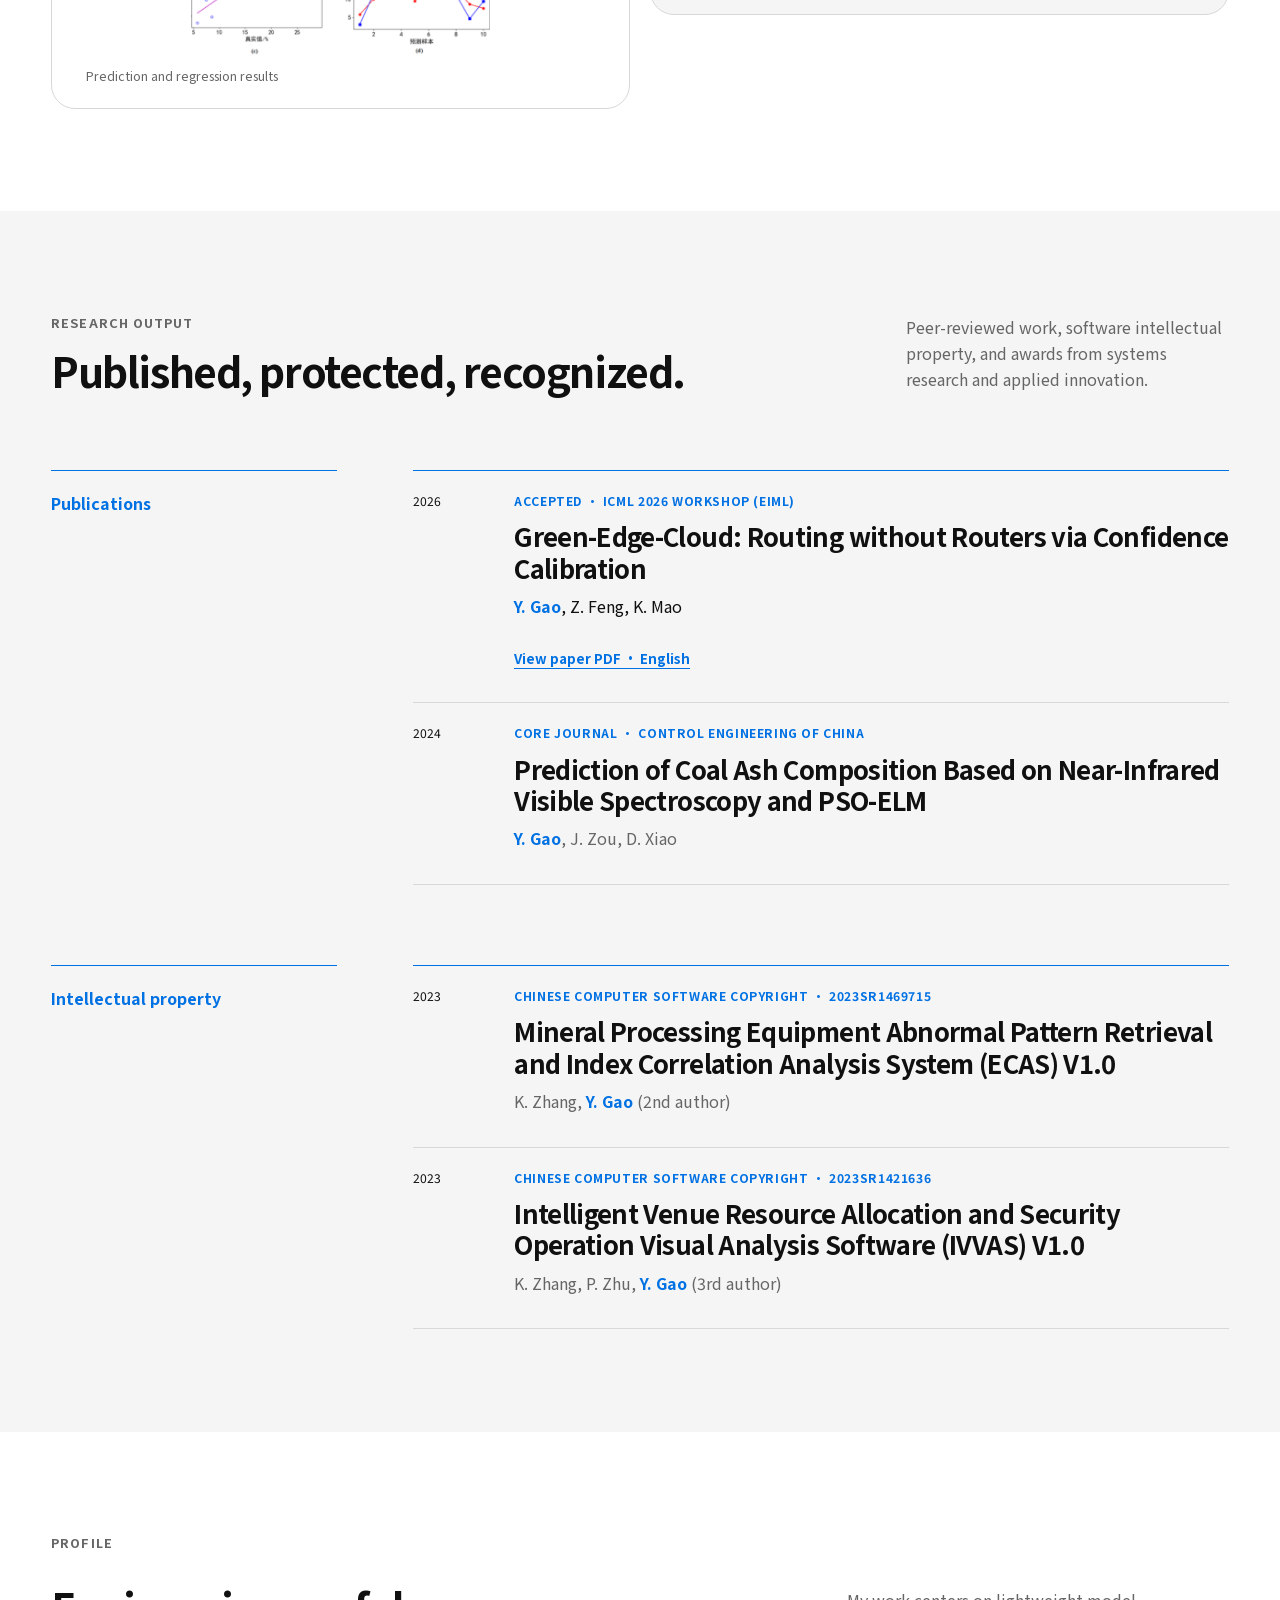
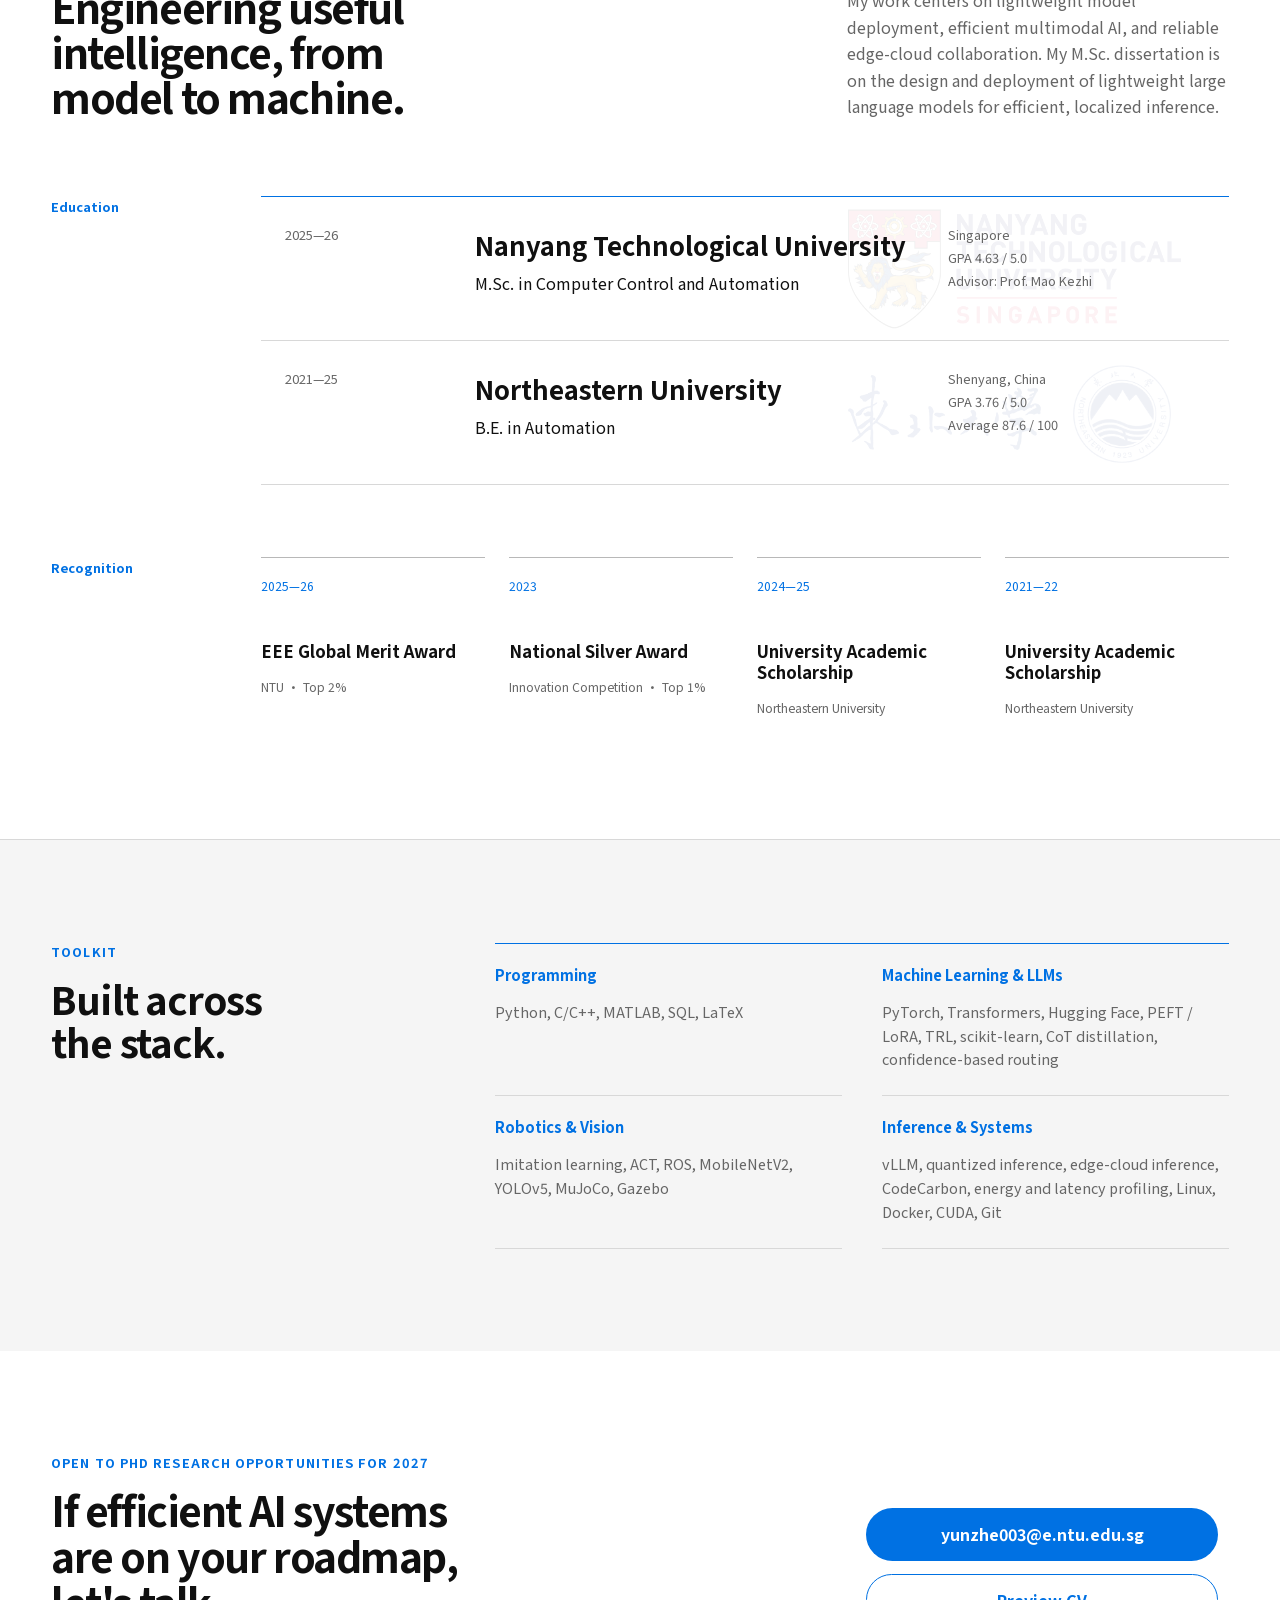
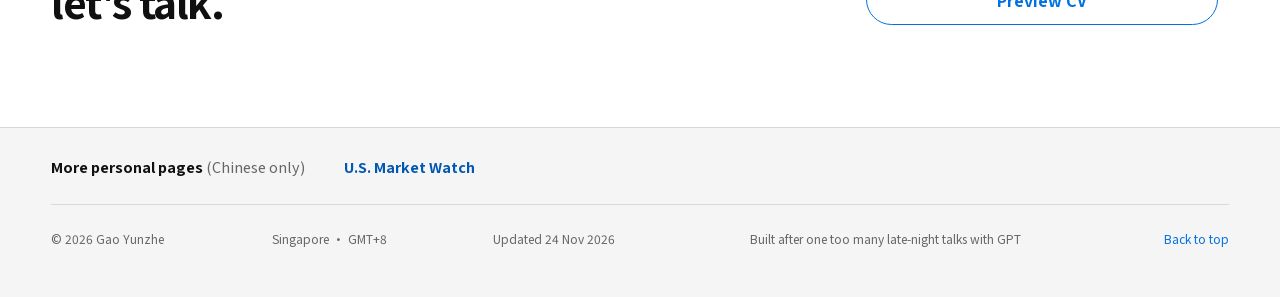
==== commit 379e1a64: "Add files via upload" ====
--- a/index.html
+++ b/index.html
@@ -8,8 +8,9 @@
     <title>Gao Yunzhe — Efficient AI Systems</title>
     <link rel="icon" href="./assets/favicon.svg?v=2" type="image/svg+xml" />
     <link rel="preload" href="./assets/fonts/SourceHanSansSC-Subset.woff2" as="font" type="font/woff2" crossorigin />
-    <link rel="stylesheet" href="./styles.css?v=20261124-2" />
+    <link rel="stylesheet" href="./styles.css?v=20261124-3" />
     <script src="./script.js?v=20261020-3" defer></script>
+    <script src="/assets/site-visits.js?v=1" defer></script>
   </head>
   <body>
     <a class="skip-link" href="#main">Skip to content</a>
@@ -107,10 +108,29 @@
           <h2 id="footer-nav-title">More personal pages <span class="footer-nav-language">(Chinese only)</span></h2>
           <a href="https://yunzhegao.github.io/market/" hreflang="zh-CN">U.S. Market Watch</a>
         </nav>
+        <section class="footer-visits" data-site-visits aria-labelledby="footer-visits-title" hidden>
+          <div class="footer-visits-overview">
+            <h2 id="footer-visits-title">Global visits</h2>
+            <p data-visit-status role="status">Loading visit statistics</p>
+            <p data-visit-total hidden><strong data-visit-count></strong> page views across this site <span data-visit-since hidden>since <time></time></span></p>
+            <details data-visit-breakdown hidden>
+              <summary>By country or region</summary>
+              <table aria-label="Page views by country or region">
+                <thead><tr><th scope="col">Country or region</th><th scope="col">Page views</th></tr></thead>
+                <tbody></tbody>
+              </table>
+            </details>
+          </div>
+          <div class="footer-visits-map" data-visit-map role="group" aria-label="Map of visits by country or region">
+            <img src="./assets/images/site-visits-world.svg" width="1000" height="390" alt="" loading="lazy" decoding="async" />
+            <div data-visit-pins></div>
+            <div class="footer-visits-tooltip" data-visit-tooltip aria-hidden="true" hidden></div>
+          </div>
+        </section>
         <div class="footer-grid">
           <p>© <span data-current-year></span> Gao Yunzhe</p>
           <p>Singapore · GMT+8</p>
-          <p>Updated 20 Oct 2026</p>
+          <p>Updated 24 Nov 2026</p>
           <p class="footer-gpt">Built after one too many late-night talks with GPT</p>
           <a href="#top">Back to top</a>
         </div>
--- a/styles.css
+++ b/styles.css
@@ -265,6 +265,56 @@
   font-weight: 700;
 }
 .footer-nav a:hover { text-decoration: underline; text-underline-offset: 0.2em; }
+.footer-visits { padding-block: 1.35rem; border-top: 1px solid var(--line); font-size: 0.9rem; }
+.footer-visits:not([hidden]) { display: grid; grid-template-columns: minmax(0, 1fr) minmax(0, 32rem); align-items: start; gap: 1rem 2.5rem; }
+.footer-visits h2, .footer-visits p { margin: 0; }
+.footer-visits h2 { margin-bottom: 0.35rem; color: var(--ink); font-size: inherit; }
+.footer-visits strong { color: var(--blue-dark); font-size: 1.15em; font-variant-numeric: tabular-nums; }
+.footer-visits details { margin-top: 0.65rem; }
+.footer-visits summary { width: fit-content; color: var(--blue-dark); cursor: pointer; }
+.footer-visits table { width: min(100%, 27rem); margin-top: 0.75rem; border-collapse: collapse; }
+.footer-visits th, .footer-visits td { padding: 0.35rem 0; border-bottom: 1px solid var(--line); text-align: left; }
+.footer-visits :is(th, td):last-child { padding-inline-start: 1rem; text-align: right; font-variant-numeric: tabular-nums; }
+.footer-visits-map { position: relative; min-width: 0; isolation: isolate; }
+.footer-visits-map img { width: 100%; height: auto; }
+.footer-visit-pin {
+  position: absolute;
+  top: var(--pin-y);
+  left: var(--pin-x);
+  display: grid;
+  width: max(0.75rem, var(--pin-size));
+  aspect-ratio: 1;
+  place-items: center;
+  border-radius: 50%;
+  transform: translate(-50%, -50%);
+}
+.footer-visit-pin::before {
+  width: var(--pin-size);
+  height: var(--pin-size);
+  border: 1px solid var(--white);
+  border-radius: 50%;
+  background: var(--blue);
+  opacity: 0.88;
+  content: "";
+}
+.footer-visit-pin:is(:hover, :focus-visible) { z-index: 1; }
+.footer-visit-pin:is(:hover, :focus-visible)::before { background: var(--blue-dark); opacity: 1; }
+.footer-visits-tooltip {
+  position: absolute;
+  z-index: 2;
+  width: max-content;
+  max-width: 100%;
+  padding: 0.25rem 0.55rem;
+  border: 1px solid var(--line);
+  border-radius: 0.4rem;
+  background: var(--white);
+  color: var(--ink);
+  font-size: 0.8rem;
+  pointer-events: none;
+}
+@media (pointer: coarse) {
+  .footer-visit-pin { width: max(1.5rem, var(--pin-size)); }
+}
 .footer-grid { display: grid; grid-template-columns: 0.85fr 0.85fr 1fr 1.65fr auto; gap: 1rem; padding-block: 1.5rem 3rem; border-top: 1px solid var(--line); font-size: 0.75rem; }
 .footer-grid p { margin: 0; }
 .footer-grid a { justify-self: end; color: var(--blue); }
@@ -344,6 +394,7 @@
   .contact-grid { grid-template-columns: 1fr; }
   .contact h2 { font-size: clamp(2rem, 8.5vw, 2.8rem); line-height: 1.1; }
   .contact-links { width: 100%; }
+  .footer-visits:not([hidden]) { grid-template-columns: 1fr; }
   .footer-grid { grid-template-columns: repeat(2, 1fr); gap: 0.6rem; }
   .footer-gpt { grid-column: 1 / 3; }
   .footer-grid a { justify-self: start; }
